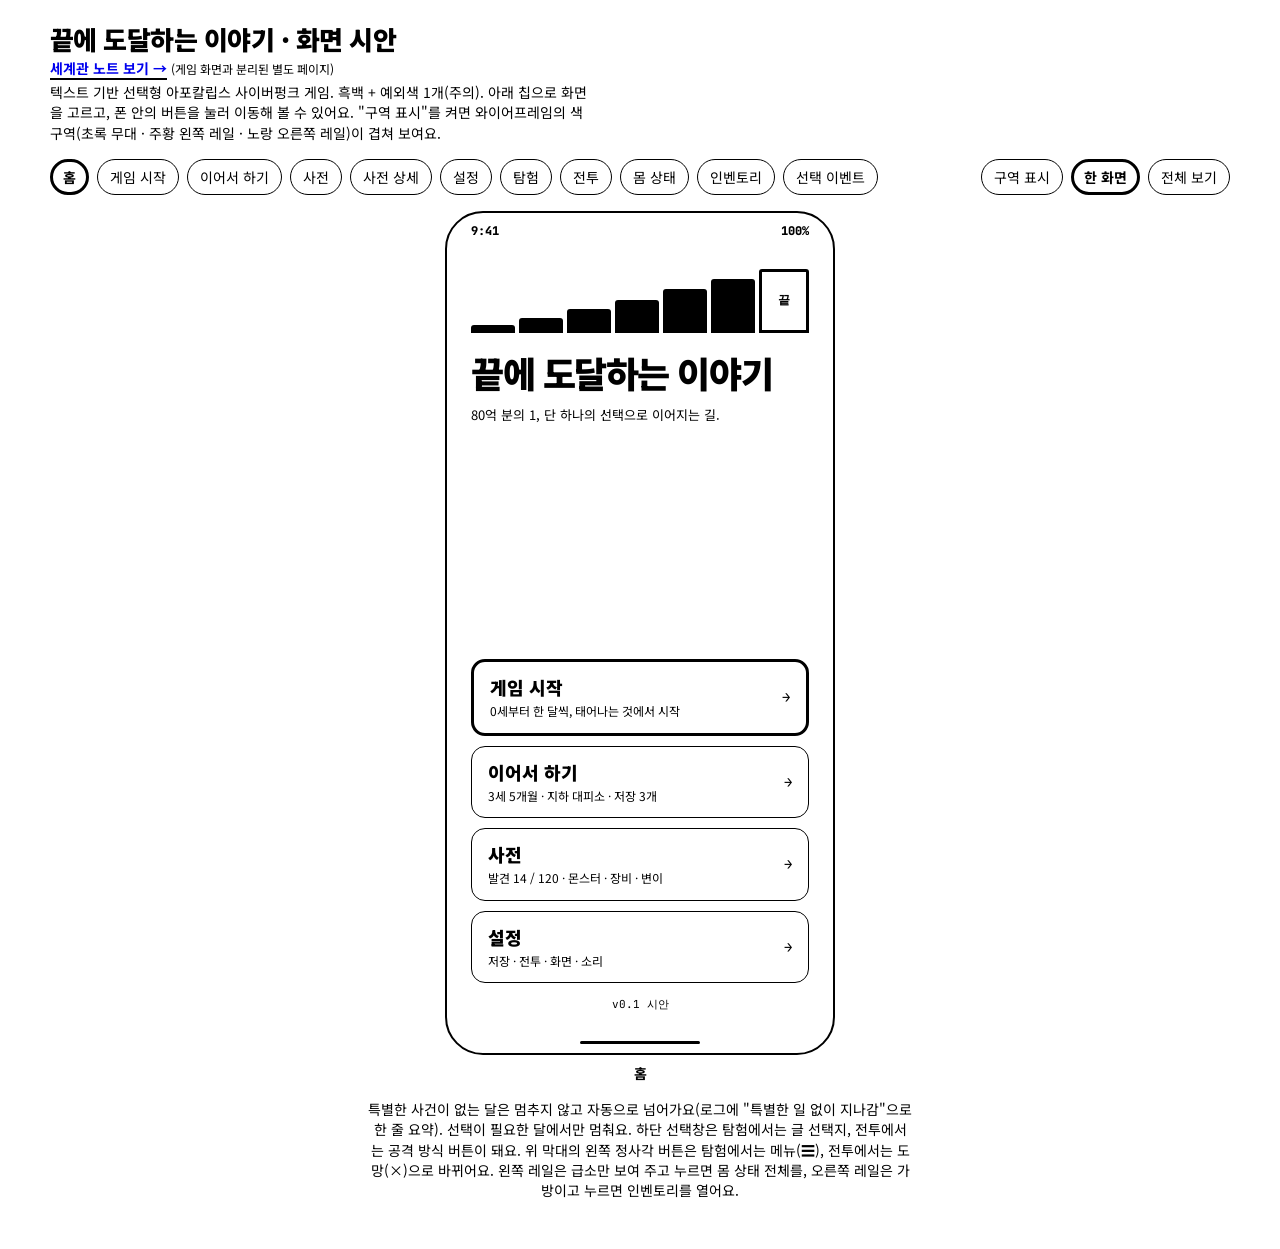
==== mock/index.html @ aeacf0b5 "세계관 노트를 게임 시안과 분리한 별도 페이지로 추가(줄을 누르면 열림), 시안에서 세계관 정리 화면 제거 Co-Authored-By: Claude Sonnet 5.5 <norep" ====
<!doctype html>
<html lang="ko">
<head>
<meta charset="utf-8">
<meta name="viewport" content="width=device-width, initial-scale=1, viewport-fit=cover">
<title>끝에 도달하는 이야기 시안</title>
<link rel="preconnect" href="https://fonts.googleapis.com">
<link rel="preconnect" href="https://fonts.gstatic.com" crossorigin>
<link href="https://fonts.googleapis.com/css2?family=Noto+Sans+KR:wght@400;500;700;900&family=JetBrains+Mono:wght@500;800&display=swap" rel="stylesheet">
<style>
/* 시안 모음. 위에 화면 고르는 줄, 가운데에 폰 비율(390×844) 한 대, 또는 전체 보기에서는 여러 대를 격자로. 흑백 + 예외색 1개. */
:root{
  --paper:#fff;--ink:#000;
  --warn:#fff3a8;  /* 흑백 규칙의 유일한 예외: 임박/주의 */
  --font-body:"Noto Sans KR","Apple SD Gothic Neo","Malgun Gothic",sans-serif;
  --font-num:"JetBrains Mono",ui-monospace,"SFMono-Regular",Menlo,monospace;
  color-scheme:light;
}
*{box-sizing:border-box}
[hidden]{display:none!important}
html{background:var(--paper)}
body{margin:0;background:var(--paper);color:var(--ink);font-family:var(--font-body);font-size:14px;line-height:1.45;
  padding-left:max(16px,env(safe-area-inset-left,0px));padding-right:max(16px,env(safe-area-inset-right,0px));padding-block:20px 48px}
.page{max-width:1180px;margin:0 auto;display:grid;gap:16px}
.head h1{margin:0;font-size:26px;font-weight:900;letter-spacing:-.02em;text-wrap:balance}
.head p{margin:4px 0 0;max-width:68ch}
.bar{display:flex;flex-wrap:wrap;gap:8px;align-items:center}
.chip{font:inherit;color:var(--ink);background:var(--paper);border:1px solid var(--ink);border-radius:999px;padding:6px 12px;min-height:36px;cursor:pointer}
.chip[aria-pressed="true"]{border-width:3px;padding:4px 10px;font-weight:700}
.mode{display:flex;gap:8px;margin-left:auto}
.chip:focus-visible,.btn:focus-visible,.seg button:focus-visible,.menu-btn:focus-visible,.sq:focus-visible,.cell-b:focus-visible{outline:3px solid var(--ink);outline-offset:2px}
.stage-wrap{display:flex;flex-wrap:wrap;gap:28px;justify-content:center;align-items:flex-start}
figure{margin:0}
.cell{display:grid;gap:8px;justify-items:center}
.cell figcaption{font-weight:700}
.slot{position:relative}
.phone-scale{transform-origin:top left}
.note{max-width:68ch;margin:0 auto;text-align:center}
.legend{display:none;gap:8px;flex-wrap:wrap;justify-content:center}
.zones .legend{display:flex}
.legend span{border:3px solid;border-radius:8px;padding:0 8px;font-size:12px;font-weight:700}

/* ===== 폰 ===== */
.phone{width:390px;height:844px;background:var(--paper);border:2px solid var(--ink);border-radius:38px;display:flex;flex-direction:column;overflow:hidden;position:relative}
.status{height:30px;display:flex;justify-content:space-between;align-items:center;padding:8px 24px 0;font-family:var(--font-num);font-size:12px;font-weight:800;flex:none}
.gesture{height:20px;display:flex;justify-content:center;align-items:center;flex:none}
.gesture i{width:120px;border-top:3px solid var(--ink);border-radius:3px}
.screen{flex:1;min-height:0;display:flex;flex-direction:column}
.scroll{flex:1;min-height:0;overflow-y:auto;padding:0 16px 16px}
.btn{font:inherit;font-weight:700;color:var(--ink);background:var(--paper);border:1.5px solid var(--ink);border-radius:12px;padding:0 12px;min-height:44px;min-width:44px;cursor:pointer;display:inline-flex;align-items:center;justify-content:center;gap:6px;text-align:center}
.btn.primary{border-width:3px}
.btn.block{width:100%}
.btn.small{min-height:36px;font-size:13px;padding:0 10px}
.btn[disabled]{border-style:dashed;cursor:not-allowed}
.btn[aria-pressed="true"]{border-width:3px}
.topbar{display:flex;align-items:center;gap:8px;padding:6px 16px 8px;flex:none}
.topbar h2{margin:0;font-size:18px;font-weight:900;flex:1;letter-spacing:-.01em}
.sub{font-size:12px}
.mono{font-family:var(--font-num);font-weight:800}
.sec{margin:14px 0 4px;font-weight:900;font-size:15px;border-bottom:2px solid var(--ink);padding-bottom:3px;display:flex;justify-content:space-between;align-items:baseline}
.sec small{font-size:12px;font-weight:500}
.row2{display:flex;align-items:center;gap:8px;min-height:48px;padding:6px 0;border-bottom:1px solid var(--ink)}
.row2 .grow{flex:1;min-width:0}
.row2 .grow b{display:block}
.row2 small{font-size:12px}
.tag{display:inline-block;border:1px solid var(--ink);border-radius:6px;padding:0 6px;font-size:11px;font-weight:700;white-space:nowrap}
.tag.k{background:var(--ink);color:var(--paper)}
.tag.w{background:var(--warn)}
.seg{display:grid;grid-auto-flow:column;grid-auto-columns:1fr;gap:6px}
.seg button{font:inherit;color:var(--ink);background:var(--paper);border:1px solid var(--ink);border-radius:10px;min-height:40px;cursor:pointer}
.seg button[aria-pressed="true"]{border-width:3px;font-weight:700}
.field{display:flex;gap:8px}
.field input{flex:1;min-width:0;font:inherit;color:var(--ink);background:var(--paper);border:1.5px solid var(--ink);border-radius:10px;padding:0 12px;min-height:44px}
::placeholder{color:var(--ink);opacity:.55}
.lockline{border:1.5px dashed var(--ink);border-radius:10px;padding:10px 12px;text-align:center;font-size:13px}
.toggle{width:46px;height:26px;border:2px solid var(--ink);border-radius:999px;position:relative;flex:none;background:var(--paper)}
.toggle::after{content:"";position:absolute;top:2px;left:2px;width:18px;height:18px;border-radius:50%;border:2px solid var(--ink);background:var(--paper)}
.toggle.on{background:var(--ink)}
.toggle.on::after{left:22px}
.bar2{height:12px;border:2px solid var(--ink);border-radius:999px;overflow:hidden;background:var(--paper)}
.bar2 i{display:block;height:100%;background:var(--ink)}
.ph{border:2px solid var(--ink);border-radius:10px;background:
  linear-gradient(to top right,transparent calc(50% - 1px),var(--ink) 0 calc(50% + 1px),transparent 0),
  linear-gradient(to bottom right,transparent calc(50% - 1px),var(--ink) 0 calc(50% + 1px),transparent 0);
  display:flex;align-items:center;justify-content:center;font-weight:700;font-size:12px}
.ph span{background:var(--paper);padding:0 6px}

/* 홈 */
.home{flex:1;display:flex;flex-direction:column;padding:8px 24px 20px;gap:14px}
.steps{display:flex;align-items:flex-end;gap:4px;height:64px;margin-top:18px}
.steps i{flex:1;background:var(--ink);border-radius:3px 3px 0 0}
.steps i:nth-child(1){height:12%}.steps i:nth-child(2){height:24%}.steps i:nth-child(3){height:38%}.steps i:nth-child(4){height:52%}.steps i:nth-child(5){height:68%}
.steps i:nth-child(6){height:84%}.steps i:nth-child(7){height:100%;background:var(--paper);border:3px solid var(--ink);display:flex;align-items:center;justify-content:center;font:800 12px var(--font-num)}
.home h2{margin:6px 0 0;font-size:36px;line-height:1.1;font-weight:900;letter-spacing:-.04em;text-wrap:balance}
.home .lead{margin:0;font-size:13px}
.menu{display:grid;gap:10px;margin-top:auto}
.menu-btn{font:inherit;text-align:left;color:var(--ink);background:var(--paper);border:1.5px solid var(--ink);border-radius:14px;padding:12px 16px;cursor:pointer;display:flex;justify-content:space-between;align-items:center;min-height:62px}
.menu-btn b{font-size:18px;font-weight:900;display:block}
.menu-btn small{font-size:12px}
.menu-btn.first{border-width:3px}
.foot{text-align:center;font-size:11px;font-family:var(--font-num)}

/* 게임 틀: 와이어프레임 — 위 막대(작은 칸+넓은 칸), 굵은 선, 가운데 무대, 좌우 얇은 레일, 아래 큰 칸 */
.game{flex:1;min-height:0;display:flex;flex-direction:column;padding:0 6px 6px}
.gtop{display:flex;gap:8px;align-items:stretch;height:50px;flex:none}
.sq{width:50px;flex:none;border:3px solid var(--ink);border-radius:12px;background:var(--paper);font:inherit;font-size:20px;font-weight:900;cursor:pointer;color:var(--ink)}
.gmid{flex:1;min-width:0;display:flex;flex-direction:column;justify-content:center;padding:0 4px}
.gmid b{font-size:15px;font-weight:900;line-height:1.2}
.gmid small{font-size:11px}
.gst{width:132px;flex:none;border:3px solid var(--ink);border-radius:12px;padding:4px 8px;display:grid;gap:3px;align-content:center;font-size:11px;font-weight:700}
.gst .bar2{height:9px;border-width:1.5px}
.gline{height:4px;background:var(--ink);margin:6px 0;flex:none;border-radius:2px}
.gmain{flex:1;min-height:0;display:flex;gap:6px}
.rail{width:52px;flex:none;align-self:flex-start;display:grid;gap:4px;align-content:start;margin-top:10px;border:1.5px solid var(--ink);border-radius:12px;padding:4px}
.rail h4{margin:0;font-size:10px;text-align:center;font-weight:900;border-bottom:1.5px solid var(--ink);padding-bottom:2px}
.cell-b{font:inherit;width:100%;aspect-ratio:1;border:1.5px solid var(--ink);border-radius:8px;background:var(--paper);color:var(--ink);padding:0;cursor:pointer;display:flex;flex-direction:column;align-items:center;justify-content:center;line-height:1.1;font-size:10px;font-weight:700}
.cell-b em{font:800 9px var(--font-num);font-style:normal;border:1px solid var(--ink);border-radius:50%;width:16px;height:16px;display:inline-flex;align-items:center;justify-content:center;margin-top:2px}
.cell-b em.k{background:var(--ink);color:var(--paper)}
.cell-b em.w{background:var(--warn)}
.cell-b[aria-pressed="true"]{border-width:3px}
.pips{display:flex;gap:1px;margin-top:2px}
.pips i{width:5px;height:5px;border:1px solid var(--ink)}
.pips i.f{background:var(--ink)}
.gstage{flex:1;min-width:0;border:3px solid var(--ink);border-radius:14px;display:flex;flex-direction:column;overflow:hidden}
.gstage .head2{padding:6px 10px;border-bottom:1.5px solid var(--ink);font-size:12px;font-weight:900;display:flex;justify-content:space-between}
.gstage .art{margin:8px;height:138px;flex:none}
.log{flex:1;min-height:0;overflow:hidden;padding:0 10px 8px;font-size:13px;line-height:1.6}
.log p{margin:0 0 6px}
.log .me{font-weight:700}
.log .sys{font-family:var(--font-num);font-size:11px;font-weight:800;border-top:1px dashed var(--ink);padding-top:4px}
.gbot{flex:none;height:208px;margin-top:6px;border:3px solid var(--ink);border-radius:14px;padding:8px;display:flex;flex-direction:column;gap:6px}
.gbot .q{font-size:12px;font-weight:700;display:flex;justify-content:space-between}
.choices{display:grid;gap:6px;flex:1;min-height:0;align-content:start}
.choices .btn{justify-content:flex-start;text-align:left;min-height:38px;font-size:13px;padding:0 10px;width:100%}
.choices .btn .n{font-family:var(--font-num);font-weight:800;border:1.5px solid var(--ink);border-radius:6px;min-width:22px;height:22px;display:inline-flex;align-items:center;justify-content:center;font-size:12px;flex:none}
.acts{display:grid;grid-template-columns:repeat(3,1fr);gap:6px}
.acts .btn{min-height:50px;flex-direction:column;gap:0;font-size:13px;line-height:1.2}
.acts .btn small{font-size:10px;font-weight:500}
.timer{margin:8px 8px 0;flex:none}
.timer .t{display:flex;justify-content:space-between;font:800 12px var(--font-num);margin-bottom:2px}
.timer .bar2{height:16px}
.timer .bar2 i{width:62%;animation:drain 10s linear infinite}
@keyframes drain{from{width:100%}to{width:0}}
@media (prefers-reduced-motion:reduce){.timer .bar2 i{animation:none}}
.warn{background:var(--warn)}

/* 구역 표시 (사용자 와이어프레임의 색 구역) */
.zones .gstage{outline:4px solid #22b14c;outline-offset:2px}
.zones .rail.l{outline:4px solid #ff7f27;outline-offset:2px}
.zones .rail.r{outline:4px solid #fff200;outline-offset:2px}
.zones .gtop{outline:4px dashed #000;outline-offset:2px}
.zones .gbot{outline:4px dashed #000;outline-offset:3px}

/* 신체 */
.tree{font-size:13px}
.tree details{border-bottom:1px solid var(--ink)}
.tree summary{cursor:pointer;font-weight:900;padding:10px 0;display:flex;justify-content:space-between;list-style:none}
.tree summary::-webkit-details-marker{display:none}
.tree summary::before{content:"▸";margin-right:6px}
.tree details[open]>summary::before{content:"▾"}
.part{display:flex;align-items:center;gap:8px;padding:6px 0 6px 14px;border-top:1px dashed var(--ink);min-height:40px}
.part::before{content:"ㄴ";font-weight:400}
.part .grow{flex:1;min-width:0}
.part.sel{border-top:3px solid var(--ink);border-bottom:3px solid var(--ink);font-weight:700}
.kinds{display:grid;grid-template-columns:repeat(5,1fr);gap:4px;font-size:11px;text-align:center}
.kinds div{border:1px solid var(--ink);border-radius:8px;padding:4px 0}
.kinds b{display:block;font:800 12px var(--font-num)}

.gl{display:flex;align-items:center;gap:6px;font-size:12px;font-weight:700}
.gl .bar2{flex:1;height:9px;border-width:1.5px}
.gl b{font-family:var(--font-num);font-weight:800;min-width:24px;text-align:right}
.opts{display:grid;gap:8px}
.opt{font:inherit;text-align:left;color:var(--ink);background:var(--paper);border:1.5px solid var(--ink);border-radius:12px;padding:10px 14px;cursor:pointer}
.opt[aria-pressed="true"]{border-width:3px;padding:8.5px 12.5px}
.opt b{display:block;font-weight:900}
.opt small{font-size:12px}
.mini{display:flex;height:10px;margin:8px 0 2px;border-bottom:0}
.mini .pre{border-bottom:2px dotted var(--ink);height:10px}
.mini .post{border-bottom:6px solid var(--ink);height:10px}
.ticks{display:flex;justify-content:space-between;font:800 10px var(--font-num)}

.targets{display:flex;gap:4px;padding:0 8px 6px;flex:none}
.targets .cell-b{aspect-ratio:auto;height:42px;flex:1}
.vitals{display:grid;gap:6px}
.vital{border:1.5px solid var(--ink);border-radius:12px;padding:8px 12px;display:grid;gap:4px}
.vital .vh{display:flex;justify-content:space-between;align-items:center}
.vital small{font-size:12px}
.slots{display:grid;gap:6px}
.slot2{border:1.5px solid var(--ink);border-radius:12px;padding:8px 12px;display:flex;gap:10px;align-items:center}
.slot2 .ph{width:44px;height:44px;flex:none}
.slot2 .grow{flex:1;min-width:0}
.slot2 .grow b{display:block}
.req{font-size:11px;margin-top:2px}
</style>
</head>
<body>
<div class="page" id="page">
  <div class="head">
    <h1>끝에 도달하는 이야기 · 화면 시안</h1>
    <p style="margin:0"><a href="../world/" style="font-weight:700;border-bottom:2px solid #000;text-decoration:none">세계관 노트 보기 →</a> <span class="sub">(게임 화면과 분리된 별도 페이지)</span></p>
    <p>텍스트 기반 선택형 아포칼립스 사이버펑크 게임. 흑백 + 예외색 1개(주의). 아래 칩으로 화면을 고르고, 폰 안의 버튼을 눌러 이동해 볼 수 있어요. "구역 표시"를 켜면 와이어프레임의 색 구역(초록 무대 · 주황 왼쪽 레일 · 노랑 오른쪽 레일)이 겹쳐 보여요.</p>
  </div>
  <div class="bar" id="bar">
    <div class="bar" id="chips"></div>
    <div class="mode">
      <button class="chip" id="zonesBtn" aria-pressed="false">구역 표시</button>
      <button class="chip" id="oneBtn" aria-pressed="true">한 화면</button>
      <button class="chip" id="allBtn" aria-pressed="false">전체 보기</button>
    </div>
  </div>
  <div class="legend" id="legend"><span style="border-color:#22b14c">초록 · 무대(장면+글)</span><span style="border-color:#ff7f27">주황 · 왼쪽 레일(급소 → 몸 상태)</span><span style="border-color:#fff200">노랑 · 오른쪽 레일(인벤토리)</span><span style="border-color:#000;border-style:dashed">검정 · 위 막대 / 아래 선택창</span></div>
  <div class="stage-wrap" id="stage">

  <!-- 1. 홈 -->
  <figure class="cell" data-screen="home"><div class="slot"><div class="phone-scale"><div class="phone">
    <div class="status"><span>9:41</span><span>100%</span></div>
    <div class="screen"><div class="home">
      <div class="steps"><i></i><i></i><i></i><i></i><i></i><i></i><i>끝</i></div>
      <h2>끝에 도달하는 이야기</h2>
      <p class="lead">80억 분의 1, 단 하나의 선택으로 이어지는 길.</p>
      <div class="menu">
        <button class="menu-btn first" data-go="create"><span><b>게임 시작</b><small>0세부터 한 달씩, 태어나는 것에서 시작</small></span><span class="mono">→</span></button>
        <button class="menu-btn" data-go="load"><span><b>이어서 하기</b><small>3세 5개월 · 지하 대피소 · 저장 3개</small></span><span class="mono">→</span></button>
        <button class="menu-btn" data-go="dict"><span><b>사전</b><small>발견 14 / 120 · 몬스터 · 장비 · 변이</small></span><span class="mono">→</span></button>
        <button class="menu-btn" data-go="set"><span><b>설정</b><small>저장 · 전투 · 화면 · 소리</small></span><span class="mono">→</span></button>
      </div>
      <div class="foot">v0.1 시안</div>
    </div></div>
    <div class="gesture"><i></i></div>
  </div></div></div><figcaption>홈</figcaption></figure>

  <!-- 2. 게임 시작: 기본 캐릭터 설정 -->
  <figure class="cell" data-screen="create"><div class="slot"><div class="phone-scale"><div class="phone">
    <div class="status"><span>9:41</span><span>100%</span></div>
    <div class="screen">
      <div class="topbar"><button class="btn small" data-go="home">← 홈</button><h2>태어나기</h2><span class="sub mono">1/2</span></div>
      <div class="scroll">
        <div class="sec"><span>이름</span></div>
        <div class="field"><input placeholder="이름을 입력" value="이안"></div>
        <div class="sec"><span>성별</span></div>
        <div class="seg"><button aria-pressed="true">여</button><button aria-pressed="false">남</button><button aria-pressed="false">직접 입력</button></div>
        <div class="sec"><span>멸망이 시작되는 때</span><small>하나 고르기</small></div>
        <div class="opts">
          <button class="opt" aria-pressed="false"><b>태어나기 전부터</b><small>이미 무너져 가는 세상에서 태어난다</small>
            <div class="mini"><span class="pre" style="width:0%"></span><span class="post" style="width:100%"></span></div><div class="ticks"><span>0세</span><span>3세</span><span>18세</span></div></button>
          <button class="opt" aria-pressed="true"><b>유아기부터 (3세)</b><small>평범하게 태어나 유아기에 멸망이 시작된다</small>
            <div class="mini"><span class="pre" style="width:17%"></span><span class="post" style="width:83%"></span></div><div class="ticks"><span>0세</span><span>3세</span><span>18세</span></div></button>
          <button class="opt" aria-pressed="false"><b>성인기부터 (18세)</b><small>성인이 될 때까지 성장한 뒤 멸망이 시작된다</small>
            <div class="mini"><span class="pre" style="width:100%"></span><span class="post" style="width:0%"></span></div><div class="ticks"><span>0세</span><span>3세</span><span>18세</span></div></button>
        </div>
        <div class="sec"><span>태어날 환경</span></div>
        <div class="seg"><button aria-pressed="true">랜덤</button><button aria-pressed="false">직접 고르기</button></div>
        <div class="slot2" style="margin-top:8px;border-width:3px"><div class="ph"><span>집</span></div><div class="grow"><b>가난한 집 · 외곽 마을</b><small>부모 2명 · 형제 없음</small><div class="req">시작 허기 20 · 돈 120</div></div><button class="btn small">다시 뽑기</button></div>
        <div class="sec"><span>타고난 특성</span><small>2개</small></div>
        <div class="bar"><button class="chip" aria-pressed="true">손재주</button><button class="chip" aria-pressed="true">야간 시야</button><button class="chip" aria-pressed="false">튼튼한 위장</button><button class="chip" aria-pressed="false">약한 체질</button><button class="chip" aria-pressed="false">말발</button></div>
        <div class="sec"><span>타고난 몸</span><small>모두 원본으로 시작</small></div>
        <div class="tree">
          <details><summary><span>얼굴</span><span class="sub">5부위</span></summary><div class="part"><span class="grow">왼눈</span><span class="tag">원본</span></div><div class="part"><span class="grow">오른눈</span><span class="tag">원본</span></div><div class="part"><span class="grow">코</span><span class="tag">원본</span></div><div class="part"><span class="grow">입</span><span class="tag">원본</span></div><div class="part"><span class="grow">귀</span><span class="tag">원본</span></div></details>
          <details><summary><span>몸통</span><span class="sub">1부위</span></summary><div class="part"><span class="grow">몸통</span><span class="tag">원본</span></div></details>
          <details><summary><span>심장 · 장기</span><span class="sub">6부위</span></summary><div class="part"><span class="grow">심장</span><span class="tag">원본</span></div><div class="part"><span class="grow">폐</span><span class="tag">원본</span></div><div class="part"><span class="grow">위</span><span class="tag">원본</span></div><div class="part"><span class="grow">간</span><span class="tag">원본</span></div><div class="part"><span class="grow">신장</span><span class="tag">원본</span></div><div class="part"><span class="grow">장</span><span class="tag">원본</span></div></details>
          <details><summary><span>뼈</span><span class="sub">6부위</span></summary><div class="part"><span class="grow">두개골</span><span class="tag">원본</span></div><div class="part"><span class="grow">척추</span><span class="tag">원본</span></div><div class="part"><span class="grow">갈비뼈</span><span class="tag">원본</span></div><div class="part"><span class="grow">팔뼈 (좌·우)</span><span class="tag">원본</span></div><div class="part"><span class="grow">다리뼈 (좌·우)</span><span class="tag">원본</span></div><div class="part"><span class="grow">손발뼈</span><span class="tag">원본</span></div></details>
          <details><summary><span>팔</span><span class="sub">왼 · 오른</span></summary><div class="part"><span class="grow">왼팔 / 왼손</span><span class="tag">원본</span></div><div class="part"><span class="grow">오른팔 / 오른손</span><span class="tag">원본</span></div></details>
          <details><summary><span>다리</span><span class="sub">왼 · 오른</span></summary><div class="part"><span class="grow">왼다리 / 왼발</span><span class="tag">원본</span></div><div class="part"><span class="grow">오른다리 / 오른발</span><span class="tag">원본</span></div></details>
        </div>
        <div class="lockline" style="margin-top:12px">0세부터 한 달씩 자라요 · 자라면서 몸이 변이·대체될 수 있어요</div>
        <button class="btn primary block" style="margin-top:12px;min-height:52px" data-go="explore">태어나기</button>
      </div>
    </div>
    <div class="gesture"><i></i></div>
  </div></div></div><figcaption>게임 시작 · 기본 캐릭터 설정</figcaption></figure>

  <!-- 3. 이어서 하기 -->
  <figure class="cell" data-screen="load"><div class="slot"><div class="phone-scale"><div class="phone">
    <div class="status"><span>9:41</span><span>100%</span></div>
    <div class="screen">
      <div class="topbar"><button class="btn small" data-go="home">← 홈</button><h2>이어서 하기</h2></div>
      <div class="scroll">
        <div class="sec"><span>자동 저장</span></div>
        <div class="slot2" style="border-width:3px"><div class="ph"><span>자</span></div><div class="grow"><b>이안 · 3세 5개월</b><small>지하 대피소 · 오늘 21:04</small><div class="req">변이: 장기 침식 1</div></div><button class="btn small" data-go="explore">불러오기</button></div>
        <div class="sec"><span>수동 저장</span><small>3 / 5칸</small></div>
        <div class="slot2"><div class="ph"><span>1</span></div><div class="grow"><b>이안 · 3세 4개월</b><small>지하 대피소 · 10/30 18:20</small><div class="req">플레이 4시간 12분</div></div><button class="btn small">불러오기</button></div>
        <div class="slot2" style="margin-top:6px"><div class="ph"><span>2</span></div><div class="grow"><b>이안 · 0세 8개월</b><small>태어난 집 · 10/28 23:40</small><div class="req">플레이 1시간 3분</div></div><button class="btn small">불러오기</button></div>
        <div class="slot2" style="margin-top:6px"><div class="ph"><span>3</span></div><div class="grow"><b>하린 · 19세 9개월</b><small>침식 지대 · 10/25 02:11</small><div class="req">변이: 감염 2 · 창조 1 · 뼈 대체 1</div></div><button class="btn small">불러오기</button></div>
        <div class="slot2" style="margin-top:6px;border-style:dashed"><div class="ph"><span>＋</span></div><div class="grow"><b>빈 칸</b><small>탐험 중 메뉴에서 저장</small></div></div>
        <div class="sec"><span>파일</span></div>
        <div class="bar"><button class="btn small">저장 파일 가져오기</button><button class="btn small">전체 내보내기</button></div>
        <p class="sub" style="margin-top:8px">저장은 이 기기 브라우저에 남아요. 기기를 바꾸거나 브라우저를 정리하기 전에 내보내기로 백업해 두세요.</p>
      </div>
    </div>
    <div class="gesture"><i></i></div>
  </div></div></div><figcaption>이어서 하기</figcaption></figure>

  <!-- 4. 사전 -->
  <figure class="cell" data-screen="dict"><div class="slot"><div class="phone-scale"><div class="phone">
    <div class="status"><span>9:41</span><span>100%</span></div>
    <div class="screen">
      <div class="topbar"><button class="btn small" data-go="home">← 홈</button><h2>사전</h2><span class="sub mono">14/120</span></div>
      <div class="scroll">
        <div class="seg"><button aria-pressed="true">몬스터</button><button aria-pressed="false">장비</button><button aria-pressed="false">변이</button><button aria-pressed="false">기타</button></div>
        <div class="field" style="margin-top:8px"><input placeholder="이름 검색"></div>
        <div class="sec"><span>기본</span><small>발견 4 / 6</small></div>
        <div class="row2" data-go="dictd" style="cursor:pointer"><div class="ph" style="width:44px;height:44px"><span>고</span></div><div class="grow"><b>고블린</b><small>처치 12 · 약점 불</small></div><span class="tag">발견</span></div>
        <div class="row2"><div class="ph" style="width:44px;height:44px"><span>트</span></div><div class="grow"><b>트롤</b><small>처치 2 · 재생</small></div><span class="tag">발견</span></div>
        <div class="row2"><div class="ph" style="width:44px;height:44px"><span>오</span></div><div class="grow"><b>오크</b><small>처치 5</small></div><span class="tag">발견</span></div>
        <div class="row2"><div class="ph" style="width:44px;height:44px"><span>슬</span></div><div class="grow"><b>슬라임</b><small>처치 1</small></div><span class="tag w">새로움</span></div>
        <div class="row2"><div class="ph" style="width:44px;height:44px"><span>?</span></div><div class="grow"><b>???</b><small>아직 만나지 못했다</small></div><span class="tag">미발견</span></div>
        <div class="row2"><div class="ph" style="width:44px;height:44px"><span>?</span></div><div class="grow"><b>???</b><small>아직 만나지 못했다</small></div><span class="tag">미발견</span></div>
        <div class="sec"><span>변종 · 신종</span><small>발견 2 / 30</small></div>
        <div class="row2"><div class="ph" style="width:44px;height:44px"><span>침</span></div><div class="grow"><b>침식된 고블린</b><small>침식 · 처치 3</small></div><span class="tag">발견</span></div>
        <div class="lockline" style="margin-top:12px">사전은 기기에 영구 저장돼요 · 백업은 설정 &gt; 저장</div>
      </div>
    </div>
    <div class="gesture"><i></i></div>
  </div></div></div><figcaption>사전 · 목록</figcaption></figure>

  <!-- 5. 사전 상세 -->
  <figure class="cell" data-screen="dictd"><div class="slot"><div class="phone-scale"><div class="phone">
    <div class="status"><span>9:41</span><span>100%</span></div>
    <div class="screen">
      <div class="topbar"><button class="btn small" data-go="dict">← 목록</button><h2>고블린</h2><span class="tag">몬스터</span></div>
      <div class="scroll">
        <div class="ph" style="height:200px"><span>픽셀 일러스트 32×32</span></div>
        <div class="sec"><span>기록</span></div>
        <div class="row2"><span class="grow">처치</span><span class="mono">12</span></div>
        <div class="row2"><span class="grow">첫 조우</span><span class="mono">11세 3개월 · 첫 정착지</span></div>
        <div class="row2"><span class="grow">약점</span><span class="mono">불 · 둔기</span></div>
        <div class="sec"><span>설명</span></div>
        <p style="margin:6px 0">작은 체구에 떼로 몰려다닌다. 폐허에서 주운 부품으로 무기를 만들어 쓴다. 혼자서는 약하지만 주변에 동료가 있으면 공격 횟수가 늘어난다.</p>
        <div class="sec"><span>변이 가능성</span><small>장기·뼈 포함</small></div>
        <div class="kinds"><div><b>침식</b>발견</div><div><b>감염</b>???</div><div><b>대체</b>발견</div><div><b>창조</b>???</div><div><b>원본</b>—</div></div>
        <div class="sec"><span>드롭</span></div>
        <div class="bar"><span class="tag">녹슨 단검</span><span class="tag">이빨</span><span class="tag">???</span></div>
        <div class="bar" style="margin-top:14px"><button class="btn small">이 항목 내보내기</button></div>
      </div>
    </div>
    <div class="gesture"><i></i></div>
  </div></div></div><figcaption>사전 · 상세</figcaption></figure>

  <!-- 6. 설정 -->
  <figure class="cell" data-screen="set"><div class="slot"><div class="phone-scale"><div class="phone">
    <div class="status"><span>9:41</span><span>100%</span></div>
    <div class="screen">
      <div class="topbar"><button class="btn small" data-go="home">← 홈</button><h2>설정</h2></div>
      <div class="scroll">
        <div class="sec"><span>저장</span></div>
        <div class="row2"><div class="grow"><b>자동 저장</b><small>장면이 바뀔 때마다</small></div><div class="toggle on"></div></div>
        <div class="row2"><div class="grow"><b>저장 파일 내보내기</b><small>게임 + 사전 전체 .json</small></div><button class="btn small">내보내기</button></div>
        <div class="row2"><div class="grow"><b>저장 파일 가져오기</b><small>덮어쓰기 전에 확인</small></div><button class="btn small">가져오기</button></div>
        <div class="sec"><span>시간</span></div>
        <div class="row2"><div class="grow"><b>시간이 흐르는 방식</b><small>한 번에 한 달씩</small></div></div>
        <div class="seg"><button aria-pressed="false">1달씩</button><button aria-pressed="true">결정까지</button><button aria-pressed="false">자동 배속</button></div>
        <div class="row2"><div class="grow"><b>특별한 일 없는 달은 넘기기</b><small>넘긴 달은 로그에 한 줄로 요약</small></div><div class="toggle on"></div></div>
        <div class="row2"><div class="grow"><b>무거운 장면 줄이기</b><small>묘사를 순하게</small></div><div class="toggle"></div></div>
        <div class="sec"><span>전투</span></div>
        <div class="row2"><div class="grow"><b>타이머 속도</b><small>선택 제한 시간</small></div></div>
        <div class="seg"><button aria-pressed="false">느림 15s</button><button aria-pressed="true">보통 10s</button><button aria-pressed="false">빠름 6s</button></div>
        <div class="row2"><div class="grow"><b>타이머 일시정지</b><small>메뉴 열면 멈춤</small></div><div class="toggle on"></div></div>
        <div class="sec"><span>화면</span></div>
        <div class="row2"><div class="grow"><b>글자 크기</b></div></div>
        <div class="seg"><button aria-pressed="false">작게</button><button aria-pressed="true">보통</button><button aria-pressed="false">크게</button></div>
        <div class="row2"><div class="grow"><b>글자 나타나는 속도</b></div></div>
        <div class="seg"><button aria-pressed="false">즉시</button><button aria-pressed="true">보통</button><button aria-pressed="false">천천히</button></div>
        <div class="row2"><div class="grow"><b>고대비 · 굵은 선</b></div><div class="toggle"></div></div>
        <div class="sec"><span>소리</span></div>
        <div class="row2"><div class="grow"><b>효과음</b></div><div class="toggle on"></div></div>
        <div class="row2"><div class="grow"><b>음악</b></div><div class="toggle"></div></div>
        <div class="sec"><span>데이터</span></div>
        <div class="row2"><div class="grow"><b>사전 초기화</b><small>되돌릴 수 없어요</small></div><button class="btn small" style="border-style:dashed">초기화</button></div>
        <div class="row2"><div class="grow"><b>전체 삭제</b><small>저장 · 사전 · 설정</small></div><button class="btn small" style="border-style:dashed">삭제</button></div>
      </div>
    </div>
    <div class="gesture"><i></i></div>
  </div></div></div><figcaption>설정</figcaption></figure>

  <!-- 7. 탐험 (게임 화면 기본 틀) -->
  <figure class="cell" data-screen="explore"><div class="slot"><div class="phone-scale"><div class="phone">
    <div class="status"><span>9:41</span><span>100%</span></div>
    <div class="screen"><div class="game">
      <div class="gtop">
        <button class="sq" data-go="set" aria-label="메뉴">☰</button>
        <div class="gmid"><b>3세 5개월</b><small>멸망 +5개월 · 지하 대피소</small></div>
        <div class="gst"><div class="gl"><span>허기</span><div class="bar2"><i style="width:38%"></i></div><b>38</b></div><div class="gl"><span>돈</span><b>120</b></div></div>
      </div>
      <div class="gline"></div>
      <div class="gmain">
        <aside class="rail l"><h4>급소</h4><button class="cell-b" data-go="body">머리<em>원</em></button><button class="cell-b" data-go="body">목<em>원</em></button><button class="cell-b" data-go="body">심장<em>원</em></button><button class="cell-b" data-go="body">장기<em>침</em></button><button class="cell-b" data-go="body">척추<em>원</em></button><button class="cell-b" data-go="body">전체<em>⋯</em></button></aside>
        <section class="gstage">
          <div class="head2"><span>이번 달</span><span class="mono">#030</span></div>
          <div class="ph art"><span>장면 일러스트</span></div>
          <div class="log">
            <p class="sys skip">▸ 3세 1~4개월 · 특별한 일 없이 지나감 · 허기 +12</p>
            <p>지하 대피소의 불이 깜박인다. 엄마가 마지막 통조림을 열며 아빠에게 낮게 속삭인다. "이번 달은 버틸 수 있어."</p>
            <p>위에서 무언가 무너지는 소리가 들린다. 바닥에서 녹슨 열쇠가 반짝인다.</p>
            <p class="me">숨을 쉴 때마다 폐가 조금 쌕쌕거린다.</p>
            <p class="sys">허기 +3 · 한 달이 지났다</p>
          </div>
        </section>
        <aside class="rail r"><h4>가방 7/12</h4><button class="cell-b" data-go="inv">쇠파이프<em class="k">장</em></button><button class="cell-b" data-go="inv">통조림<em>3</em></button><button class="cell-b" data-go="inv">붕대<em>2</em></button><button class="cell-b" data-go="inv">열쇠<em class="w">새</em></button><button class="cell-b" data-go="inv">부품<em>12</em></button><button class="cell-b" data-go="inv">전체<em>⋯</em></button></aside>
      </div>
      <div class="gbot">
        <div class="q"><span>이번 달 어떻게 할까?</span><span class="mono">1 / 2</span></div>
        <div class="choices">
          <button class="btn"><span class="n">1</span>엄마 품에서 울음을 터뜨린다</button>
          <button class="btn"><span class="n">2</span>아빠 손을 잡고 첫걸음을 떼 본다</button>
          <button class="btn" data-go="inv"><span class="n">3</span>바닥의 열쇠를 주워 가방에 넣는다 <span class="tag w" style="margin-left:auto">얻음</span></button>
          <button class="btn" data-go="battle"><span class="n">4</span>가만히 위의 소리를 듣는다</button>
        </div>
      </div>
    </div></div>
    <div class="gesture"><i></i></div>
  </div></div></div><figcaption>탐험 · 게임 화면 기본 틀 (유아기)</figcaption></figure>

  <!-- 8. 전투 -->
  <figure class="cell" data-screen="battle"><div class="slot"><div class="phone-scale"><div class="phone">
    <div class="status"><span>9:41</span><span>100%</span></div>
    <div class="screen"><div class="game">
      <div class="gtop">
        <button class="sq" data-go="explore" aria-label="도망">×</button>
        <div class="gmid"><b>전투 · 19세 2개월</b><small>멸망 +1년 2개월 · 주변 적 3</small></div>
        <div class="gst"><div class="gl"><span>허기</span><div class="bar2"><i style="width:71%"></i></div><b>71</b></div><div class="gl"><span>돈</span><b>48</b></div></div>
      </div>
      <div class="gline"></div>
      <div class="gmain">
        <aside class="rail l"><h4>급소</h4><button class="cell-b" data-go="body">머리<em>원</em></button><button class="cell-b" data-go="body">목<em class="w">!</em></button><button class="cell-b" data-go="body">심장<em class="k">대</em></button><button class="cell-b" data-go="body">장기<em>침</em></button><button class="cell-b" data-go="body">척추<em>원</em></button><button class="cell-b" data-go="body">전체<em>⋯</em></button></aside>
        <section class="gstage">
          <div class="timer"><div class="t"><span>선택 시간</span><span>06.2s</span></div><div class="bar2"><i></i></div></div>
          <div class="ph art" style="height:84px"><span>전투 장면</span></div>
          <div class="targets">
            <button class="cell-b" aria-pressed="true">고블린1<span class="pips"><i class="f"></i><i class="f"></i><i></i></span></button>
            <button class="cell-b">고블린2<span class="pips"><i class="f"></i><i class="f"></i><i class="f"></i></span></button>
            <button class="cell-b">트롤<span class="pips"><i class="f"></i><i class="f"></i><i class="f"></i><i class="f"></i></span></button>
          </div>
          <div class="log">
            <p>고블린이 달려든다! 뒤에서 트롤이 곤봉을 끌며 다가온다.</p>
            <p class="me">의수로 막았다. 팔뼈가 울린다. 목 쪽으로 칼날이 스쳤다.</p>
            <p>시간이 지나면 <b>적이 먼저 움직인다.</b></p>
            <p class="sys">트롤이 공격 범위에 들어왔다</p>
          </div>
        </section>
        <aside class="rail r"><h4>가방 7/12</h4><button class="cell-b" data-go="inv">쇠파이프<em class="k">장</em></button><button class="cell-b" data-go="inv">붕대<em>2</em></button><button class="cell-b" data-go="inv">통조림<em>3</em></button><button class="cell-b" data-go="inv">단검<em>1</em></button><button class="cell-b" data-go="inv">전체<em>⋯</em></button></aside>
      </div>
      <div class="gbot">
        <div class="q"><span>공격 방식 · 대상: 고블린1</span><span class="tag w">06s</span></div>
        <div class="acts">
          <button class="btn primary"><span>근접</span><small>쇠파이프</small></button>
          <button class="btn"><span>이식형</span><small>뼈 가시</small></button>
          <button class="btn"><span>대체형</span><small>의수 충격</small></button>
          <button class="btn"><span>방어</span><small>피해 −50%</small></button>
          <button class="btn"><span>회피</span><small>다리 상태 영향</small></button>
          <button class="btn" data-go="inv"><span>가방</span><small>붕대·통조림</small></button>
        </div>
      </div>
    </div></div>
    <div class="gesture"><i></i></div>
  </div></div></div><figcaption>전투 · 실시간 턴제 (성인기 예시)</figcaption></figure>

  <!-- 9. 신체 · 장비 -->
  <figure class="cell" data-screen="body"><div class="slot"><div class="phone-scale"><div class="phone">
    <div class="status"><span>9:41</span><span>100%</span></div>
    <div class="screen">
      <div class="topbar"><button class="btn small" data-go="explore">← 닫기</button><h2>몸 상태</h2><span class="sub mono">3세 5개월</span></div>
      <div class="scroll">
        <div class="sec"><span>급소</span><small>손상되면 위험한 곳</small></div>
        <div class="vitals"><div class="vital"><div class="vh"><b>머리</b><span class="tag">원본</span></div><div class="bar2"><i style="width:100%"></i></div><small>정상</small></div><div class="vital"><div class="vh"><b>목</b><span class="tag">원본</span></div><div class="bar2"><i style="width:100%"></i></div><small>정상</small></div><div class="vital"><div class="vh"><b>심장</b><span class="tag k">대체</span></div><div class="bar2"><i style="width:75%"></i></div><small>인공 심장 · 내구 9/12</small></div><div class="vital"><div class="vh"><b>장기</b><span class="tag">침식 1</span></div><div class="bar2"><i style="width:60%"></i></div><small>폐가 약해짐</small></div><div class="vital"><div class="vh"><b>척추</b><span class="tag">원본</span></div><div class="bar2"><i style="width:100%"></i></div><small>정상</small></div></div>
        <div class="sec"><span>변이 종류</span></div>
        <div class="kinds"><div><b>원</b>원본</div><div><b>침</b>침식</div><div><b>감</b>감염</div><div><b>대</b>대체</div><div><b>창</b>창조</div></div>
        <p class="sub" style="margin:6px 0 0">얼굴 · 몸통 · 심장 · 장기 · 뼈 · 팔 · 다리 모든 부위가 변이할 수 있어요.</p>
        <div class="sec"><span>전체 몸</span><small>부위를 눌러 자세히</small></div>
        <div class="tree">
          <details open><summary><span>심장 · 장기</span></summary>
            <div class="part sel"><span class="grow">심장</span><span class="tag k">대체</span></div><div class="part"><span class="grow">폐</span><span class="tag">침식 1</span></div><div class="part"><span class="grow">위</span><span class="tag">원본</span></div><div class="part"><span class="grow">간</span><span class="tag">원본</span></div><div class="part"><span class="grow">신장</span><span class="tag">원본</span></div><div class="part"><span class="grow">장</span><span class="tag">원본</span></div>
          </details>
          <details><summary><span>뼈</span></summary><div class="part"><span class="grow">두개골</span><span class="tag">원본</span></div><div class="part"><span class="grow">척추</span><span class="tag">원본</span></div><div class="part"><span class="grow">갈비뼈</span><span class="tag">침식 2</span></div><div class="part"><span class="grow">팔뼈 (오른)</span><span class="tag k">대체</span></div><div class="part"><span class="grow">팔뼈 (왼)</span><span class="tag">원본</span></div><div class="part"><span class="grow">다리뼈</span><span class="tag">원본</span></div>
          </details>
          <details><summary><span>팔</span></summary><div class="part"><span class="grow">왼팔 · 왼손</span><span class="tag">원본</span></div><div class="part"><span class="grow">오른팔 · 오른손</span><span class="tag k">대체</span></div>
          </details>
          <details><summary><span>다리</span></summary><div class="part"><span class="grow">왼다리 · 왼발</span><span class="tag">침식 1</span></div><div class="part"><span class="grow">오른다리 · 오른발</span><span class="tag">원본</span></div>
          </details>
          <details><summary><span>얼굴 · 몸통</span></summary><div class="part"><span class="grow">왼눈 · 오른눈 · 코 · 입 · 귀</span><span class="tag">원본</span></div><div class="part"><span class="grow">몸통</span><span class="tag">원본</span></div>
          </details>
        </div>
        <div class="sec"><span>선택한 부위</span></div>
        <div class="slot2" style="border-width:3px"><div class="ph"><span>심</span></div><div class="grow"><b>심장 · 인공 심장</b><small>대체 · 내구 9/12</small><div class="req">생존 필수 장기 · 허기가 더 빨리 차올라요 (+1/달)</div></div></div>
      </div>
    </div>
    <div class="gesture"><i></i></div>
  </div></div></div><figcaption>몸 상태 (급소 → 전체 몸)</figcaption></figure>

  <!-- 10. 선택 이벤트 -->
  <figure class="cell" data-screen="inv"><div class="slot"><div class="phone-scale"><div class="phone">
    <div class="status"><span>9:41</span><span>100%</span></div>
    <div class="screen">
      <div class="topbar"><button class="btn small" data-go="explore">← 닫기</button><h2>가방</h2><span class="sub mono">7 / 12</span></div>
      <div class="scroll">
        <div class="seg"><button aria-pressed="true">전체</button><button aria-pressed="false">장비</button><button aria-pressed="false">소모</button><button aria-pressed="false">재료</button><button aria-pressed="false">기타</button></div>
        <div class="sec"><span>장비 칸</span><small>눌러서 바꾸기</small></div>
        <div class="slots">
          <div class="slot2"><div class="ph"><span>무</span></div><div class="grow"><b>무기</b><small>쇠파이프</small></div><span class="tag k">장착중</span></div>
          <div class="slot2"><div class="ph"><span>이</span></div><div class="grow"><b>이식형 무기</b><small>비어 있음 · 뼈 가시 이식체 보유</small></div><button class="btn small">이식</button></div>
          <div class="slot2"><div class="ph"><span>대</span></div><div class="grow"><b>대체형 무기</b><small>오른팔 의수 (몸에 붙어 있음)</small></div><span class="tag">몸</span></div>
        </div>
        <div class="sec"><span>물건</span><small>선택이나 진행에서 얻은 것</small></div>
        <div class="slot2" style="border-width:3px"><div class="ph"><span>열</span></div><div class="grow"><b>녹슨 열쇠</b><small>검문소 보관함을 열 수 있을 것 같다</small><div class="req"><span class="tag w">새로 얻음</span> <span class="tag">기타</span></div></div><button class="btn small" disabled>—</button></div>
        <div style="height:6px"></div>
        <div class="slot2"><div class="ph"><span>파</span></div><div class="grow"><b>쇠파이프</b><small>근접 무기 · 공격 +2</small><div class="req"><span class="tag k">장착중</span> <span class="tag">무기</span></div></div><button class="btn small">해제</button></div>
        <div style="height:6px"></div>
        <div class="slot2"><div class="ph"><span>단</span></div><div class="grow"><b>녹슨 단검</b><small>근접 무기 · 빠름</small><div class="req"><span class="tag">무기</span></div></div><button class="btn small primary">장비</button></div>
        <div style="height:6px"></div>
        <div class="slot2"><div class="ph"><span>뼈</span></div><div class="grow"><b>뼈 가시 이식체</b><small>이식형 무기 · 이식 수술 필요</small><div class="req"><span class="tag">이식형</span></div></div><button class="btn small">이식</button></div>
        <div style="height:6px"></div>
        <div class="slot2"><div class="ph"><span>통</span></div><div class="grow"><b>통조림 ×3</b><small>허기 −30</small><div class="req"><span class="tag">소모</span></div></div><button class="btn small">먹기</button></div>
        <div style="height:6px"></div>
        <div class="slot2"><div class="ph"><span>붕</span></div><div class="grow"><b>붕대 ×2</b><small>출혈을 멈춘다</small><div class="req"><span class="tag">소모</span></div></div><button class="btn small">사용</button></div>
        <div style="height:6px"></div>
        <div class="slot2"><div class="ph"><span>부</span></div><div class="grow"><b>부품 ×12</b><small>대체·창조 변이에 쓰는 재료</small><div class="req"><span class="tag">재료</span></div></div><button class="btn small" disabled>—</button></div>
        <div class="lockline" style="margin-top:12px">물건을 눌러 설명을 보고 장비·사용·버리기를 고를 수 있어요</div>
      </div>
    </div>
    <div class="gesture"><i></i></div>
  </div></div></div><figcaption>인벤토리 (얻은 물건 · 장비 · 사용)</figcaption></figure>

  <figure class="cell" data-screen="choice"><div class="slot"><div class="phone-scale"><div class="phone">
    <div class="status"><span>9:41</span><span>100%</span></div>
    <div class="screen"><div class="game">
      <div class="gtop">
        <button class="sq" data-go="set" aria-label="메뉴">☰</button>
        <div class="gmid"><b>17세 8개월</b><small>멸망 +14년 8개월 · 낡은 검문소</small></div>
        <div class="gst"><div class="gl"><span>허기</span><div class="bar2"><i style="width:52%"></i></div><b>52</b></div><div class="gl"><span>돈</span><b>48</b></div></div>
      </div>
      <div class="gline"></div>
      <div class="gmain">
        <aside class="rail l"><h4>급소</h4><button class="cell-b" data-go="body">머리<em>원</em></button><button class="cell-b" data-go="body">목<em>원</em></button><button class="cell-b" data-go="body">심장<em class="k">대</em></button><button class="cell-b" data-go="body">장기<em>침</em></button><button class="cell-b" data-go="body">척추<em>원</em></button><button class="cell-b" data-go="body">전체<em>⋯</em></button></aside>
        <section class="gstage">
          <div class="head2"><span>선택</span><span class="mono">#212</span></div>
          <div class="ph art"><span>장면 일러스트</span></div>
          <div class="log">
            <p>검문소 문이 반쯤 열려 있다. 안쪽에서 낮은 목소리가 들린다. "들어와. 거래하자."</p>
            <p>문 옆 단말기에는 팔 모양의 인식 홈이 나 있다.</p>
            <p class="sys">당신의 몸과 가방이 선택지를 바꾼다</p>
          </div>
        </section>
        <aside class="rail r"><h4>가방 7/12</h4><button class="cell-b" data-go="inv">쇠파이프<em class="k">장</em></button><button class="cell-b" data-go="inv">통조림<em>3</em></button><button class="cell-b" data-go="inv">붕대<em>2</em></button><button class="cell-b" data-go="inv">열쇠<em>1</em></button><button class="cell-b" data-go="inv">부품<em>12</em></button><button class="cell-b" data-go="inv">전체<em>⋯</em></button></aside>
      </div>
      <div class="gbot">
        <div class="q"><span>이번 달 어떻게 할까?</span><span class="mono">5개 중 4개 가능</span></div>
        <div class="choices">
          <button class="btn"><span class="n">1</span>안으로 들어가 거래한다</button>
          <button class="btn"><span class="n">2</span>단말기에 의수를 대 본다 <span class="tag k" style="margin-left:auto">대체 팔</span></button>
          <button class="btn"><span class="n">3</span>열쇠로 옆 보관함을 연다 <span class="tag k" style="margin-left:auto">열쇠</span></button>
          <button class="btn" disabled><span class="n">4</span>목소리를 흉내 낸다 <span class="tag" style="margin-left:auto">잠김 · 입 변이</span></button>
        </div>
      </div>
    </div></div>
    <div class="gesture"><i></i></div>
  </div></div></div><figcaption>선택 이벤트 · 몸에 따라 달라지는 선택지</figcaption></figure>

  </div>
  <p class="note">특별한 사건이 없는 달은 멈추지 않고 자동으로 넘어가요(로그에 "특별한 일 없이 지나감"으로 한 줄 요약). 선택이 필요한 달에서만 멈춰요. 하단 선택창은 탐험에서는 글 선택지, 전투에서는 공격 방식 버튼이 돼요. 위 막대의 왼쪽 정사각 버튼은 탐험에서는 메뉴(☰), 전투에서는 도망(×)으로 바뀌어요. 왼쪽 레일은 급소만 보여 주고 누르면 몸 상태 전체를, 오른쪽 레일은 가방이고 누르면 인벤토리를 열어요.</p>
</div>
<script>
const SCREENS = [['home','홈'],['create','게임 시작'],['load','이어서 하기'],['dict','사전'],['dictd','사전 상세'],['set','설정'],['explore','탐험'],['battle','전투'],['body','몸 상태'],['inv','인벤토리'],['choice','선택 이벤트']];
const $ = id => document.getElementById(id);
const cells = [...document.querySelectorAll('.cell')];
let cur = (location.hash || '#home').slice(1), mode = 'one';
if (!SCREENS.some(s => s[0] === cur)) cur = 'home';

const chips = $('chips');
SCREENS.forEach(([k, label]) => {
  const b = document.createElement('button'); b.className = 'chip'; b.textContent = label; b.dataset.k = k;
  b.onclick = () => go(k); chips.append(b);
});
function fit() {
  const stage = $('stage'), avail = Math.min(stage.clientWidth || 390, 1180);
  const s = mode === 'one' ? Math.min(1, avail / 390) : Math.min(.62, avail / 390);
  cells.forEach(c => {
    const slot = c.querySelector('.slot'), sc = c.querySelector('.phone-scale');
    sc.style.transform = `scale(${s})`; slot.style.width = 390 * s + 'px'; slot.style.height = 844 * s + 'px';
  });
}
function render() {
  cells.forEach(c => { c.hidden = mode === 'one' && c.dataset.screen !== cur; });
  chips.querySelectorAll('.chip').forEach(b => b.setAttribute('aria-pressed', b.dataset.k === cur && mode === 'one'));
  $('oneBtn').setAttribute('aria-pressed', mode === 'one'); $('allBtn').setAttribute('aria-pressed', mode === 'all');
  fit();
}
function go(k) { cur = k; mode = 'one'; try { history.replaceState(null, '', '#' + k); } catch (e) {} render(); window.scrollTo({ top: 0 }); }
document.querySelectorAll('[data-go]').forEach(b => b.addEventListener('click', () => go(b.dataset.go)));
$('oneBtn').onclick = () => { mode = 'one'; render(); };
$('allBtn').onclick = () => { mode = 'all'; render(); };
$('zonesBtn').onclick = e => {
  const on = e.currentTarget.getAttribute('aria-pressed') !== 'true';
  e.currentTarget.setAttribute('aria-pressed', on); $('page').classList.toggle('zones', on);
};
// 시안 안의 선택 버튼(토글/칩/세그먼트)은 눌리는 느낌만
document.querySelectorAll('.seg,.opts').forEach(g => g.addEventListener('click', e => {
  const b = e.target.closest('button'); if (!b || b.dataset.go) return;
  g.querySelectorAll(':scope > button').forEach(x => x.setAttribute('aria-pressed', x === b));
}));
document.querySelectorAll('.phone .chip').forEach(c => c.addEventListener('click', () => c.setAttribute('aria-pressed', c.getAttribute('aria-pressed') !== 'true')));
document.querySelectorAll('.toggle').forEach(t => t.addEventListener('click', () => t.classList.toggle('on')));

window.addEventListener('hashchange', () => { const k = location.hash.slice(1); if (SCREENS.some(s => s[0] === k)) { cur = k; mode = 'one'; render(); } });
window.addEventListener('resize', fit);
render();
</script>
</body>
</html>
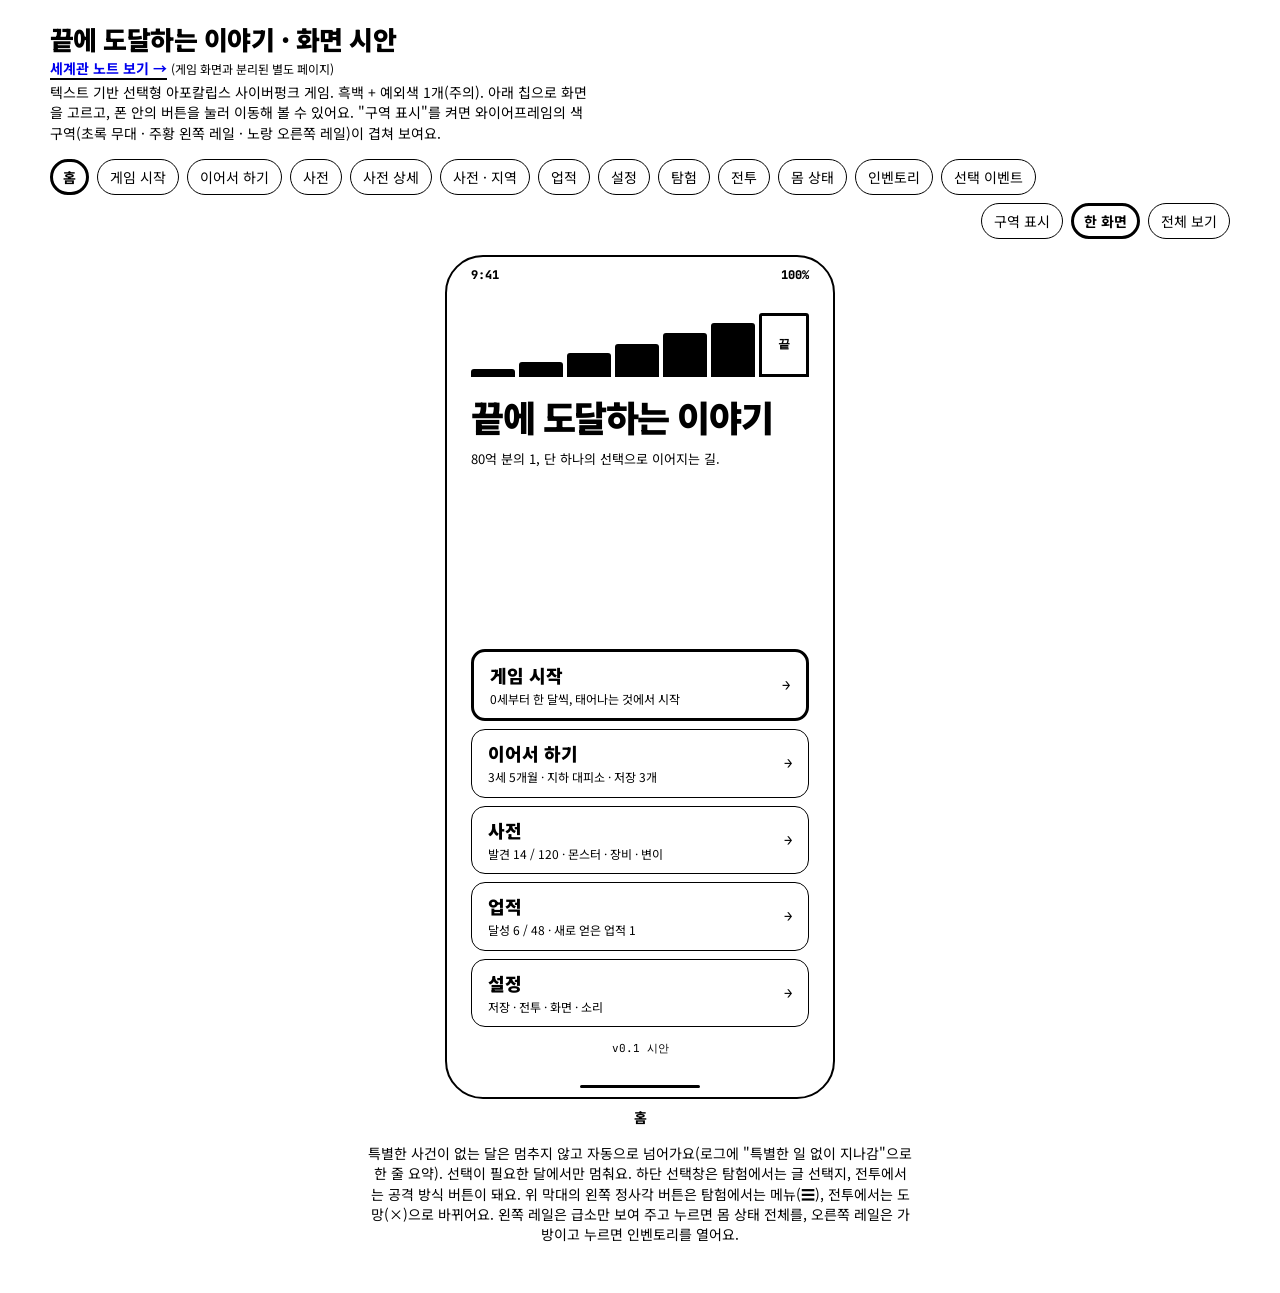
==== commit baa4e59e: "살→첨언, 성별 랜덤, 지역 랜덤/지정 출생과 사전 지역 탭, 시드, 업적 메뉴 추가 Co-Authored-By: Claude Sonnet 5.5 <noreply@anthropic" ====
--- a/mock/index.html
+++ b/mock/index.html
@@ -93,8 +93,8 @@
 .steps i:nth-child(6){height:84%}.steps i:nth-child(7){height:100%;background:var(--paper);border:3px solid var(--ink);display:flex;align-items:center;justify-content:center;font:800 12px var(--font-num)}
 .home h2{margin:6px 0 0;font-size:36px;line-height:1.1;font-weight:900;letter-spacing:-.04em;text-wrap:balance}
 .home .lead{margin:0;font-size:13px}
-.menu{display:grid;gap:10px;margin-top:auto}
-.menu-btn{font:inherit;text-align:left;color:var(--ink);background:var(--paper);border:1.5px solid var(--ink);border-radius:14px;padding:12px 16px;cursor:pointer;display:flex;justify-content:space-between;align-items:center;min-height:62px}
+.menu{display:grid;gap:8px;margin-top:auto}
+.menu-btn{font:inherit;text-align:left;color:var(--ink);background:var(--paper);border:1.5px solid var(--ink);border-radius:14px;padding:10px 16px;cursor:pointer;display:flex;justify-content:space-between;align-items:center;min-height:58px}
 .menu-btn b{font-size:18px;font-weight:900;display:block}
 .menu-btn small{font-size:12px}
 .menu-btn.first{border-width:3px}
@@ -174,6 +174,7 @@
 .opt[aria-pressed="true"]{border-width:3px;padding:8.5px 12.5px}
 .opt b{display:block;font-weight:900}
 .opt small{font-size:12px}
+.opt[disabled]{border-style:dashed;cursor:not-allowed}
 .mini{display:flex;height:10px;margin:8px 0 2px;border-bottom:0}
 .mini .pre{border-bottom:2px dotted var(--ink);height:10px}
 .mini .post{border-bottom:6px solid var(--ink);height:10px}
@@ -222,6 +223,7 @@
         <button class="menu-btn first" data-go="create"><span><b>게임 시작</b><small>0세부터 한 달씩, 태어나는 것에서 시작</small></span><span class="mono">→</span></button>
         <button class="menu-btn" data-go="load"><span><b>이어서 하기</b><small>3세 5개월 · 지하 대피소 · 저장 3개</small></span><span class="mono">→</span></button>
         <button class="menu-btn" data-go="dict"><span><b>사전</b><small>발견 14 / 120 · 몬스터 · 장비 · 변이</small></span><span class="mono">→</span></button>
+        <button class="menu-btn" data-go="ach"><span><b>업적</b><small>달성 6 / 48 · 새로 얻은 업적 1</small></span><span class="mono">→</span></button>
         <button class="menu-btn" data-go="set"><span><b>설정</b><small>저장 · 전투 · 화면 · 소리</small></span><span class="mono">→</span></button>
       </div>
       <div class="foot">v0.1 시안</div>
@@ -238,7 +240,7 @@
         <div class="sec"><span>이름</span></div>
         <div class="field"><input placeholder="이름을 입력" value="이안"></div>
         <div class="sec"><span>성별</span></div>
-        <div class="seg"><button aria-pressed="true">여</button><button aria-pressed="false">남</button><button aria-pressed="false">직접 입력</button></div>
+        <div class="seg"><button aria-pressed="false">여</button><button aria-pressed="false">남</button><button aria-pressed="true">랜덤</button></div>
         <div class="sec"><span>멸망이 시작되는 때</span><small>하나 고르기</small></div>
         <div class="opts">
           <button class="opt" aria-pressed="false"><b>태어나기 전부터</b><small>이미 무너져 가는 세상에서 태어난다</small>
@@ -248,9 +250,15 @@
           <button class="opt" aria-pressed="false"><b>성인기부터 (18세)</b><small>성인이 될 때까지 성장한 뒤 멸망이 시작된다</small>
             <div class="mini"><span class="pre" style="width:100%"></span><span class="post" style="width:0%"></span></div><div class="ticks"><span>0세</span><span>3세</span><span>18세</span></div></button>
         </div>
-        <div class="sec"><span>태어날 환경</span></div>
-        <div class="seg"><button aria-pressed="true">랜덤</button><button aria-pressed="false">직접 고르기</button></div>
-        <div class="slot2" style="margin-top:8px;border-width:3px"><div class="ph"><span>집</span></div><div class="grow"><b>가난한 집 · 외곽 마을</b><small>부모 2명 · 형제 없음</small><div class="req">시작 허기 20 · 돈 120</div></div><button class="btn small">다시 뽑기</button></div>
+        <div class="sec"><span>태어날 지역</span><small>처음엔 랜덤</small></div>
+        <div class="seg" id="regMode"><button aria-pressed="true">랜덤</button><button aria-pressed="false">지정</button></div>
+        <div class="slot2" style="margin-top:8px;border-width:3px"><div class="ph"><span>집</span></div><div class="grow"><b>외곽 마을 · 가난한 집</b><small>부모 2명 · 형제 없음</small><div class="req">시작 허기 20 · 돈 120</div></div><button class="btn small">다시 뽑기</button></div>
+        <p class="sub" style="margin:8px 0 6px">한 번 다녀간 지역은 <b>사전</b>에 기록돼요. 기록된 지역은 <b>지정</b>해서 확정으로 태어날 수 있어요. (집안은 계속 랜덤)</p>
+        <div class="opts" id="regPick">
+          <button class="opt" aria-pressed="false"><b>지하 대피소</b><small>방문 2회 · 첫 방문 0세</small></button>
+          <button class="opt" aria-pressed="false"><b>외곽 마을</b><small>방문 1회 · 첫 방문 7세</small></button>
+          <button class="opt" disabled><b>???</b><small>아직 가 보지 못한 지역 · 잠김</small></button>
+        </div>
         <div class="sec"><span>타고난 특성</span><small>2개</small></div>
         <div class="bar"><button class="chip" aria-pressed="true">손재주</button><button class="chip" aria-pressed="true">야간 시야</button><button class="chip" aria-pressed="false">튼튼한 위장</button><button class="chip" aria-pressed="false">약한 체질</button><button class="chip" aria-pressed="false">말발</button></div>
         <div class="sec"><span>타고난 몸</span><small>모두 원본으로 시작</small></div>
@@ -262,6 +270,9 @@
           <details><summary><span>팔</span><span class="sub">왼 · 오른</span></summary><div class="part"><span class="grow">왼팔 / 왼손</span><span class="tag">원본</span></div><div class="part"><span class="grow">오른팔 / 오른손</span><span class="tag">원본</span></div></details>
           <details><summary><span>다리</span><span class="sub">왼 · 오른</span></summary><div class="part"><span class="grow">왼다리 / 왼발</span><span class="tag">원본</span></div><div class="part"><span class="grow">오른다리 / 오른발</span><span class="tag">원본</span></div></details>
         </div>
+        <div class="sec"><span>시드</span><small>같은 시드 = 같은 이벤트·분기</small></div>
+        <div class="field"><input value="K7-3F9A" aria-label="시드" placeholder="비우면 랜덤"><button class="btn small" style="min-height:44px">랜덤</button><button class="btn small" style="min-height:44px">복사</button></div>
+        <p class="sub" style="margin:6px 0 0">시드를 넣으면 지역·집안·사건·분기가 정해진 대로 흘러가요. 시드를 공유해 같은 삶을 겪어 볼 수 있어요.</p>
         <div class="lockline" style="margin-top:12px">0세부터 한 달씩 자라요 · 자라면서 몸이 변이·대체될 수 있어요</div>
         <button class="btn primary block" style="margin-top:12px;min-height:52px" data-go="explore">태어나기</button>
       </div>
@@ -276,11 +287,11 @@
       <div class="topbar"><button class="btn small" data-go="home">← 홈</button><h2>이어서 하기</h2></div>
       <div class="scroll">
         <div class="sec"><span>자동 저장</span></div>
-        <div class="slot2" style="border-width:3px"><div class="ph"><span>자</span></div><div class="grow"><b>이안 · 3세 5개월</b><small>지하 대피소 · 오늘 21:04</small><div class="req">변이: 장기 침식 1</div></div><button class="btn small" data-go="explore">불러오기</button></div>
+        <div class="slot2" style="border-width:3px"><div class="ph"><span>자</span></div><div class="grow"><b>이안 · 3세 5개월</b><small>지하 대피소 · 오늘 21:04</small><div class="req">변이: 장기 침식 1 · 시드 K7-3F9A</div></div><button class="btn small" data-go="explore">불러오기</button></div>
         <div class="sec"><span>수동 저장</span><small>3 / 5칸</small></div>
-        <div class="slot2"><div class="ph"><span>1</span></div><div class="grow"><b>이안 · 3세 4개월</b><small>지하 대피소 · 10/30 18:20</small><div class="req">플레이 4시간 12분</div></div><button class="btn small">불러오기</button></div>
-        <div class="slot2" style="margin-top:6px"><div class="ph"><span>2</span></div><div class="grow"><b>이안 · 0세 8개월</b><small>태어난 집 · 10/28 23:40</small><div class="req">플레이 1시간 3분</div></div><button class="btn small">불러오기</button></div>
-        <div class="slot2" style="margin-top:6px"><div class="ph"><span>3</span></div><div class="grow"><b>하린 · 19세 9개월</b><small>침식 지대 · 10/25 02:11</small><div class="req">변이: 감염 2 · 창조 1 · 뼈 대체 1</div></div><button class="btn small">불러오기</button></div>
+        <div class="slot2"><div class="ph"><span>1</span></div><div class="grow"><b>이안 · 3세 4개월</b><small>지하 대피소 · 10/30 18:20</small><div class="req">플레이 4시간 12분 · 시드 K7-3F9A</div></div><button class="btn small">불러오기</button></div>
+        <div class="slot2" style="margin-top:6px"><div class="ph"><span>2</span></div><div class="grow"><b>이안 · 0세 8개월</b><small>태어난 집 · 10/28 23:40</small><div class="req">플레이 1시간 3분 · 시드 K7-3F9A</div></div><button class="btn small">불러오기</button></div>
+        <div class="slot2" style="margin-top:6px"><div class="ph"><span>3</span></div><div class="grow"><b>하린 · 19세 9개월</b><small>침식 지대 · 10/25 02:11</small><div class="req">변이: 감염 2 · 창조 1 · 뼈 대체 1 · 시드 Q2-81BD</div></div><button class="btn small">불러오기</button></div>
         <div class="slot2" style="margin-top:6px;border-style:dashed"><div class="ph"><span>＋</span></div><div class="grow"><b>빈 칸</b><small>탐험 중 메뉴에서 저장</small></div></div>
         <div class="sec"><span>파일</span></div>
         <div class="bar"><button class="btn small">저장 파일 가져오기</button><button class="btn small">전체 내보내기</button></div>
@@ -296,7 +307,7 @@
     <div class="screen">
       <div class="topbar"><button class="btn small" data-go="home">← 홈</button><h2>사전</h2><span class="sub mono">14/120</span></div>
       <div class="scroll">
-        <div class="seg"><button aria-pressed="true">몬스터</button><button aria-pressed="false">장비</button><button aria-pressed="false">변이</button><button aria-pressed="false">기타</button></div>
+        <div class="seg"><button aria-pressed="true">몬스터</button><button aria-pressed="false">장비</button><button aria-pressed="false">변이</button><button aria-pressed="false" data-go="dictr">지역</button></div>
         <div class="field" style="margin-top:8px"><input placeholder="이름 검색"></div>
         <div class="sec"><span>기본</span><small>발견 4 / 6</small></div>
         <div class="row2" data-go="dictd" style="cursor:pointer"><div class="ph" style="width:44px;height:44px"><span>고</span></div><div class="grow"><b>고블린</b><small>처치 12 · 약점 불</small></div><span class="tag">발견</span></div>
@@ -337,6 +348,45 @@
   </div></div></div><figcaption>사전 · 상세</figcaption></figure>
 
   <!-- 6. 설정 -->
+  <figure class="cell" data-screen="dictr"><div class="slot"><div class="phone-scale"><div class="phone">
+    <div class="status"><span>9:41</span><span>100%</span></div>
+    <div class="screen">
+      <div class="topbar"><button class="btn small" data-go="home">← 홈</button><h2>사전</h2><span class="sub mono">지역 3/8</span></div>
+      <div class="scroll">
+        <div class="seg"><button aria-pressed="false" data-go="dict">몬스터</button><button aria-pressed="false">장비</button><button aria-pressed="false">변이</button><button aria-pressed="true">지역</button></div>
+        <div class="lockline" style="margin-top:10px">다녀간 지역이 여기에 기록돼요 · 기록된 곳은 태어날 때 <b>지정</b>해서 확정으로 태어날 수 있어요</div>
+        <div class="sec"><span>다녀간 지역</span><small>3곳</small></div>
+        <div class="slot2" style="margin-bottom:6px"><div class="ph"><span>대</span></div><div class="grow"><b>지하 대피소</b><small>방문 2회 · 첫 방문 0세 · 최근 3세</small><div class="req"><span class="tag">안전</span> <span class="tag">좁음</span> <span class="tag">집안: 가난·보통</span></div></div><button class="btn small" data-go="create">여기서 태어나기</button></div><div class="slot2" style="margin-bottom:6px"><div class="ph"><span>마</span></div><div class="grow"><b>외곽 마을</b><small>방문 1회 · 첫 방문 7세</small><div class="req"><span class="tag">거래</span> <span class="tag w">새로움</span> <span class="tag">집안: 가난</span></div></div><button class="btn small" data-go="create">여기서 태어나기</button></div><div class="slot2" style="margin-bottom:6px"><div class="ph"><span>검</span></div><div class="grow"><b>낡은 검문소</b><small>방문 1회 · 첫 방문 17세</small><div class="req"><span class="tag">단말기</span> <span class="tag">집안: 보통·부유</span></div></div><button class="btn small" data-go="create">여기서 태어나기</button></div>
+        <div class="sec"><span>아직 가 보지 못한 곳</span><small>5곳</small></div>
+        <div class="row2"><div class="ph" style="width:44px;height:44px"><span>?</span></div><div class="grow"><b>???</b><small>다녀가면 기록돼요</small></div><span class="tag">미발견</span></div>
+        <div class="row2"><div class="ph" style="width:44px;height:44px"><span>?</span></div><div class="grow"><b>???</b><small>다녀가면 기록돼요</small></div><span class="tag">미발견</span></div>
+        <div class="row2"><span class="grow sub">… 3곳 더</span></div>
+        <div class="lockline" style="margin-top:12px">지정하면 지역은 확정, 집안은 랜덤이에요 · 사전은 삶이 끝나도 남아요</div>
+      </div>
+    </div>
+    <div class="gesture"><i></i></div>
+  </div></div></div><figcaption>사전 · 지역 (다녀간 곳은 확정 출생 가능)</figcaption></figure>
+
+  <figure class="cell" data-screen="ach"><div class="slot"><div class="phone-scale"><div class="phone">
+    <div class="status"><span>9:41</span><span>100%</span></div>
+    <div class="screen">
+      <div class="topbar"><button class="btn small" data-go="home">← 홈</button><h2>업적</h2><span class="sub mono">6/48</span></div>
+      <div class="scroll">
+        <div class="bar2"><i style="width:12.5%"></i></div>
+        <div class="seg" style="margin-top:8px"><button aria-pressed="true">전체</button><button aria-pressed="false">생존</button><button aria-pressed="false">변이</button><button aria-pressed="false">지역</button><button aria-pressed="false">이야기</button></div>
+        <div class="sec"><span>달성</span><small>6개</small></div>
+        <div class="slot2" style="margin-bottom:6px"><div class="ph"><span>울</span></div><div class="grow"><b>첫 울음</b><small>처음으로 태어났다</small></div><span class="tag k">달성</span></div><div class="slot2" style="margin-bottom:6px"><div class="ph"><span>1</span></div><div class="grow"><b>한 살</b><small>12개월을 넘겼다</small></div><span class="tag k">달성</span></div><div class="slot2" style="margin-bottom:6px;border-width:3px"><div class="ph"><span>침</span></div><div class="grow"><b>침식의 맛</b><small>침식 변이를 처음 겪었다</small></div><span class="tag w">새로움</span></div>
+        <div class="sec"><span>진행 중</span><small>3개</small></div>
+        <div class="slot2" style="margin-bottom:6px"><div class="ph"><span>곳</span></div><div class="grow"><b>다녀간 곳</b><small>서로 다른 지역 5곳에 다녀가기</small><div class="bar2" style="margin-top:4px"><i style="width:60%"></i></div></div><span class="tag mono">3/5</span></div><div class="slot2" style="margin-bottom:6px"><div class="ph"><span>고</span></div><div class="grow"><b>고블린 사냥꾼</b><small>고블린 10마리 처치</small><div class="bar2" style="margin-top:4px"><i style="width:60%"></i></div></div><span class="tag mono">6/10</span></div><div class="slot2" style="margin-bottom:6px"><div class="ph"><span>허</span></div><div class="grow"><b>허기와의 싸움</b><small>허기 90 이상에서 한 달 버티기</small><div class="bar2" style="margin-top:4px"><i style="width:0%"></i></div></div><span class="tag mono">0/1</span></div>
+        <div class="sec"><span>숨김</span><small>2개</small></div>
+        <div class="slot2" style="margin-bottom:6px;border-style:dashed"><div class="ph"><span>?</span></div><div class="grow"><b>???</b><small>조건이 숨겨져 있어요</small></div></div>
+        <div class="slot2" style="margin-bottom:6px;border-style:dashed"><div class="ph"><span>?</span></div><div class="grow"><b>???</b><small>끝에 닿으면 열릴지도 몰라요</small></div></div>
+        <div class="lockline" style="margin-top:12px">업적은 삶이 끝나도 남아요 · 달성한 삶의 나이와 시드가 함께 기록돼요</div>
+      </div>
+    </div>
+    <div class="gesture"><i></i></div>
+  </div></div></div><figcaption>업적 (사전과 설정 사이 메뉴)</figcaption></figure>
+
   <figure class="cell" data-screen="set"><div class="slot"><div class="phone-scale"><div class="phone">
     <div class="status"><span>9:41</span><span>100%</span></div>
     <div class="screen">
@@ -558,7 +608,7 @@
   <p class="note">특별한 사건이 없는 달은 멈추지 않고 자동으로 넘어가요(로그에 "특별한 일 없이 지나감"으로 한 줄 요약). 선택이 필요한 달에서만 멈춰요. 하단 선택창은 탐험에서는 글 선택지, 전투에서는 공격 방식 버튼이 돼요. 위 막대의 왼쪽 정사각 버튼은 탐험에서는 메뉴(☰), 전투에서는 도망(×)으로 바뀌어요. 왼쪽 레일은 급소만 보여 주고 누르면 몸 상태 전체를, 오른쪽 레일은 가방이고 누르면 인벤토리를 열어요.</p>
 </div>
 <script>
-const SCREENS = [['home','홈'],['create','게임 시작'],['load','이어서 하기'],['dict','사전'],['dictd','사전 상세'],['set','설정'],['explore','탐험'],['battle','전투'],['body','몸 상태'],['inv','인벤토리'],['choice','선택 이벤트']];
+const SCREENS = [['home','홈'],['create','게임 시작'],['load','이어서 하기'],['dict','사전'],['dictd','사전 상세'],['dictr','사전 · 지역'],['ach','업적'],['set','설정'],['explore','탐험'],['battle','전투'],['body','몸 상태'],['inv','인벤토리'],['choice','선택 이벤트']];
 const $ = id => document.getElementById(id);
 const cells = [...document.querySelectorAll('.cell')];
 let cur = (location.hash || '#home').slice(1), mode = 'one';
@@ -599,6 +649,12 @@
 document.querySelectorAll('.phone .chip').forEach(c => c.addEventListener('click', () => c.setAttribute('aria-pressed', c.getAttribute('aria-pressed') !== 'true')));
 document.querySelectorAll('.toggle').forEach(t => t.addEventListener('click', () => t.classList.toggle('on')));
 
+// 태어날 지역: 랜덤 ↔ 지정 (다녀간 지역을 고르면 자동으로 지정)
+(function () {
+  const mode = $('regMode'), pick = $('regPick'); if (!mode || !pick) return;
+  pick.addEventListener('click', e => { if (e.target.closest('.opt:not([disabled])')) [...mode.children].forEach((b, i) => b.setAttribute('aria-pressed', i === 1)); });
+  mode.addEventListener('click', e => { if (e.target === mode.firstElementChild) pick.querySelectorAll('.opt').forEach(o => o.setAttribute('aria-pressed', 'false')); });
+})();
 window.addEventListener('hashchange', () => { const k = location.hash.slice(1); if (SCREENS.some(s => s[0] === k)) { cur = k; mode = 'one'; render(); } });
 window.addEventListener('resize', fit);
 render();
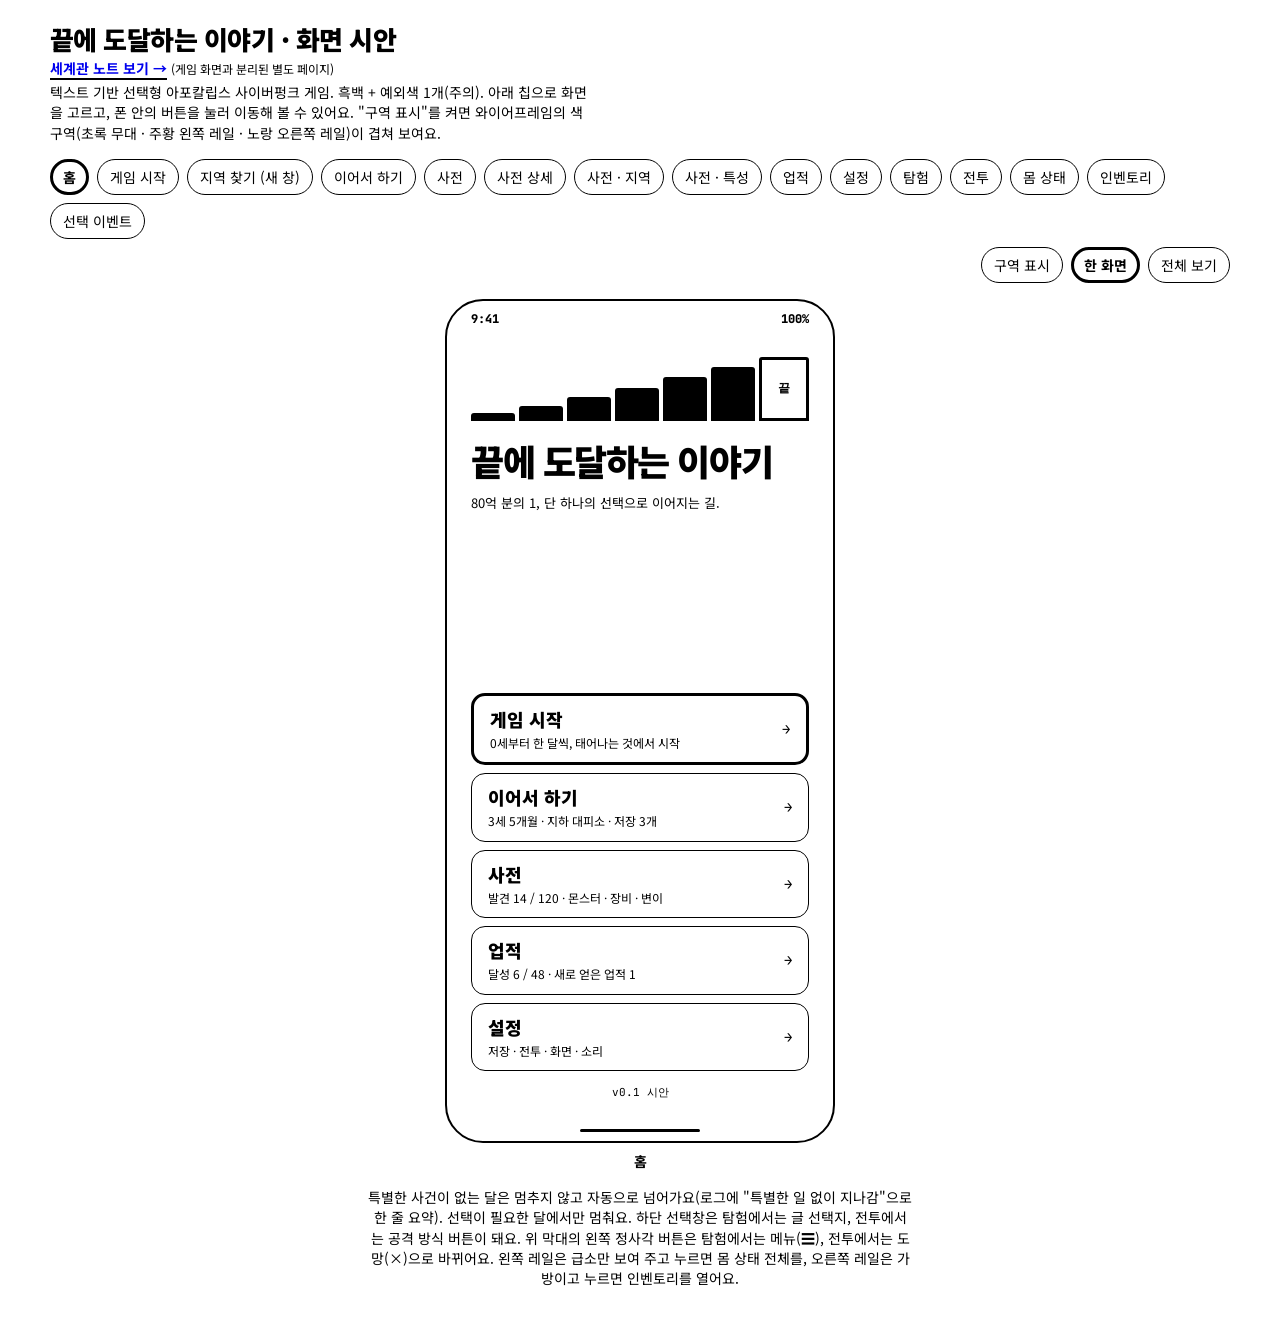
==== commit 2805c807: "태어나기를 기본/세부 사항/타고난 특성 탭으로 분리, 지역은 새 창에서 검색해 담기, 특성 점수제(긍정+/부정−)와 사전 특성 탭 추가 Co-Authored-By: Claude S" ====
--- a/mock/index.html
+++ b/mock/index.html
@@ -186,6 +186,23 @@
 .vital{border:1.5px solid var(--ink);border-radius:12px;padding:8px 12px;display:grid;gap:4px}
 .vital .vh{display:flex;justify-content:space-between;align-items:center}
 .vital small{font-size:12px}
+.ctabs{padding:0 16px 8px;flex:none}
+.cfoot{flex:none;padding:8px 16px 12px;border-top:2px solid var(--ink);background:var(--paper)}
+.trs{display:grid;gap:6px}
+.tr{font:inherit;text-align:left;color:var(--ink);background:var(--paper);border:1.5px solid var(--ink);border-radius:12px;padding:8px 12px;display:flex;align-items:center;gap:10px;cursor:pointer;min-height:52px}
+.tr .grow{flex:1;min-width:0}
+.tr b{display:block}
+.tr small{font-size:12px;font-weight:400}
+.tr[aria-pressed="true"]{border-width:3px;padding:6.5px 10.5px}
+.tr[disabled]{border-style:dashed;cursor:not-allowed}
+.tr.deny{animation:deny .3s}
+@keyframes deny{25%{transform:translateX(-4px)}75%{transform:translateX(4px)}}
+.pts{display:flex;justify-content:space-between;align-items:center;gap:10px;border:3px solid var(--ink);border-radius:12px;padding:8px 14px;margin-top:10px}
+.pts b{display:block}
+.pts small{font-size:12px}
+.pts .mono{font-size:30px}
+input[type=range]{width:100%;accent-color:#000;margin:2px 0 6px}
+.empty2{text-align:center;padding:14px 0;border:1.5px dashed var(--ink);border-radius:10px;font-size:13px}
 .slots{display:grid;gap:6px}
 .slot2{border:1.5px solid var(--ink);border-radius:12px;padding:8px 12px;display:flex;gap:10px;align-items:center}
 .slot2 .ph{width:44px;height:44px;flex:none}
@@ -235,50 +252,83 @@
   <figure class="cell" data-screen="create"><div class="slot"><div class="phone-scale"><div class="phone">
     <div class="status"><span>9:41</span><span>100%</span></div>
     <div class="screen">
-      <div class="topbar"><button class="btn small" data-go="home">← 홈</button><h2>태어나기</h2><span class="sub mono">1/2</span></div>
-      <div class="scroll">
-        <div class="sec"><span>이름</span></div>
-        <div class="field"><input placeholder="이름을 입력" value="이안"></div>
-        <div class="sec"><span>성별</span></div>
-        <div class="seg"><button aria-pressed="false">여</button><button aria-pressed="false">남</button><button aria-pressed="true">랜덤</button></div>
-        <div class="sec"><span>멸망이 시작되는 때</span><small>하나 고르기</small></div>
-        <div class="opts">
-          <button class="opt" aria-pressed="false"><b>태어나기 전부터</b><small>이미 무너져 가는 세상에서 태어난다</small>
-            <div class="mini"><span class="pre" style="width:0%"></span><span class="post" style="width:100%"></span></div><div class="ticks"><span>0세</span><span>3세</span><span>18세</span></div></button>
-          <button class="opt" aria-pressed="true"><b>유아기부터 (3세)</b><small>평범하게 태어나 유아기에 멸망이 시작된다</small>
-            <div class="mini"><span class="pre" style="width:17%"></span><span class="post" style="width:83%"></span></div><div class="ticks"><span>0세</span><span>3세</span><span>18세</span></div></button>
-          <button class="opt" aria-pressed="false"><b>성인기부터 (18세)</b><small>성인이 될 때까지 성장한 뒤 멸망이 시작된다</small>
-            <div class="mini"><span class="pre" style="width:100%"></span><span class="post" style="width:0%"></span></div><div class="ticks"><span>0세</span><span>3세</span><span>18세</span></div></button>
+      <div class="topbar"><button class="btn small" data-go="home">← 홈</button><h2>태어나기</h2></div>
+      <div class="seg ctabs" id="ctabs"><button aria-pressed="true" data-p="basic">기본</button><button aria-pressed="false" data-p="detail">세부 사항</button><button aria-pressed="false" data-p="traits">타고난 특성</button></div>
+      <div class="scroll">
+
+        <div data-panel="basic">
+          <div class="sec"><span>이름</span></div>
+          <div class="field"><input placeholder="이름을 입력" value="이안"></div>
+          <div class="sec"><span>성별</span></div>
+          <div class="seg"><button aria-pressed="false">여</button><button aria-pressed="false">남</button><button aria-pressed="true">랜덤</button></div>
+          <div class="sec"><span>멸망이 시작되는 때</span><small>하나 고르기</small></div>
+          <div class="opts">
+            <button class="opt" aria-pressed="false"><b>태어나기 전부터</b><small>이미 무너져 가는 세상에서 태어난다</small>
+              <div class="mini"><span class="pre" style="width:0%"></span><span class="post" style="width:100%"></span></div><div class="ticks"><span>0세</span><span>3세</span><span>18세</span></div></button>
+            <button class="opt" aria-pressed="true"><b>유아기부터 (3세)</b><small>평범하게 태어나 유아기에 멸망이 시작된다</small>
+              <div class="mini"><span class="pre" style="width:17%"></span><span class="post" style="width:83%"></span></div><div class="ticks"><span>0세</span><span>3세</span><span>18세</span></div></button>
+            <button class="opt" aria-pressed="false"><b>성인기부터 (18세)</b><small>성인이 될 때까지 성장한 뒤 멸망이 시작된다</small>
+              <div class="mini"><span class="pre" style="width:100%"></span><span class="post" style="width:0%"></span></div><div class="ticks"><span>0세</span><span>3세</span><span>18세</span></div></button>
+          </div>
+          <div class="sec"><span>태어날 지역</span><small>처음엔 랜덤</small></div>
+          <div class="seg" id="regMode"><button aria-pressed="true">랜덤</button><button aria-pressed="false">지정</button></div>
+          <div class="slot2" id="regRandom" style="margin-top:8px;border-width:3px"><div class="ph"><span>랜</span></div><div class="grow"><b>외곽 마을</b><small>이번에 뽑힌 지역</small><div class="req">집안·부모는 세부 사항에서</div></div><button class="btn small">다시 뽑기</button></div>
+          <div class="slot2" id="regSlot" style="margin-top:8px;border-width:3px;border-style:dashed" hidden><div class="ph"><span id="regIc">＋</span></div><div class="grow"><b id="regName">비어 있음</b><small id="regInfo">사전에 기록된 지역만 담을 수 있어요</small></div><button class="btn small" data-go="regpick" id="regFind">지역 찾기</button></div>
+          <div class="sec"><span>시드</span><small>같은 시드 = 같은 이벤트·분기</small></div>
+          <div class="field"><input value="K7-3F9A" aria-label="시드" placeholder="비우면 랜덤"><button class="btn small" style="min-height:44px">랜덤</button><button class="btn small" style="min-height:44px">복사</button></div>
+          <p class="sub" style="margin:6px 0 0">시드를 넣으면 지역·집안·사건·분기가 정해진 대로 흘러가요. 시드를 공유해 같은 삶을 겪어 볼 수 있어요.</p>
+          <div class="lockline" style="margin-top:12px">부모·허기 같은 세부 요소는 <b>세부 사항</b>, 타고나는 특성은 <b>타고난 특성</b> 탭에서 정해요</div>
         </div>
-        <div class="sec"><span>태어날 지역</span><small>처음엔 랜덤</small></div>
-        <div class="seg" id="regMode"><button aria-pressed="true">랜덤</button><button aria-pressed="false">지정</button></div>
-        <div class="slot2" style="margin-top:8px;border-width:3px"><div class="ph"><span>집</span></div><div class="grow"><b>외곽 마을 · 가난한 집</b><small>부모 2명 · 형제 없음</small><div class="req">시작 허기 20 · 돈 120</div></div><button class="btn small">다시 뽑기</button></div>
-        <p class="sub" style="margin:8px 0 6px">한 번 다녀간 지역은 <b>사전</b>에 기록돼요. 기록된 지역은 <b>지정</b>해서 확정으로 태어날 수 있어요. (집안은 계속 랜덤)</p>
-        <div class="opts" id="regPick">
-          <button class="opt" aria-pressed="false"><b>지하 대피소</b><small>방문 2회 · 첫 방문 0세</small></button>
-          <button class="opt" aria-pressed="false"><b>외곽 마을</b><small>방문 1회 · 첫 방문 7세</small></button>
-          <button class="opt" disabled><b>???</b><small>아직 가 보지 못한 지역 · 잠김</small></button>
+
+        <div data-panel="detail" hidden>
+          <p class="sub" style="margin:2px 0 0">건드리지 않은 항목은 랜덤(또는 시드)으로 정해져요.</p>
+          <div class="sec"><span>부모</span></div>
+          <div class="row2"><span class="grow"><b>구성</b></span></div>
+          <div class="seg"><button aria-pressed="true">랜덤</button><button aria-pressed="false">두 분</button><button aria-pressed="false">한 분</button><button aria-pressed="false">없음</button></div>
+          <div class="row2"><span class="grow"><b>몸 상태</b></span></div>
+          <div class="seg"><button aria-pressed="true">랜덤</button><button aria-pressed="false">건강</button><button aria-pressed="false">병약</button><button aria-pressed="false">변이됨</button></div>
+          <div class="row2"><span class="grow"><b>형제</b></span></div>
+          <div class="seg"><button aria-pressed="true">랜덤</button><button aria-pressed="false">없음</button><button aria-pressed="false">1명</button><button aria-pressed="false">2명+</button></div>
+          <div class="sec"><span>집안</span></div>
+          <div class="row2"><span class="grow"><b>형편</b></span></div>
+          <div class="seg"><button aria-pressed="true">랜덤</button><button aria-pressed="false">가난</button><button aria-pressed="false">보통</button><button aria-pressed="false">부유</button></div>
+          <div class="sec"><span>시작 자원</span></div>
+          <div class="row2"><span class="grow"><b>허기</b><small>높을수록 배고프게 시작</small></span><span class="mono" id="hv">20</span></div>
+          <input type="range" id="hunger" min="0" max="100" value="20" aria-label="시작 허기">
+          <div class="row2"><span class="grow"><b>돈</b></span><span class="mono" id="mv">120</span></div>
+          <input type="range" id="money" min="0" max="500" step="10" value="120" aria-label="시작 돈">
+          <div class="sec"><span>타고난 몸</span><small>모두 원본으로 시작</small></div>
+          <div class="tree">
+            <details><summary><span>얼굴</span><span class="sub">5부위</span></summary><div class="part"><span class="grow">왼눈</span><span class="tag">원본</span></div><div class="part"><span class="grow">오른눈</span><span class="tag">원본</span></div><div class="part"><span class="grow">코</span><span class="tag">원본</span></div><div class="part"><span class="grow">입</span><span class="tag">원본</span></div><div class="part"><span class="grow">귀</span><span class="tag">원본</span></div></details>
+            <details><summary><span>심장 · 장기</span><span class="sub">6부위</span></summary><div class="part"><span class="grow">심장</span><span class="tag">원본</span></div><div class="part"><span class="grow">폐</span><span class="tag">원본</span></div><div class="part"><span class="grow">위</span><span class="tag">원본</span></div><div class="part"><span class="grow">간</span><span class="tag">원본</span></div><div class="part"><span class="grow">신장</span><span class="tag">원본</span></div><div class="part"><span class="grow">장</span><span class="tag">원본</span></div></details>
+            <details><summary><span>뼈</span><span class="sub">6부위</span></summary><div class="part"><span class="grow">두개골</span><span class="tag">원본</span></div><div class="part"><span class="grow">척추</span><span class="tag">원본</span></div><div class="part"><span class="grow">갈비뼈</span><span class="tag">원본</span></div><div class="part"><span class="grow">팔뼈</span><span class="tag">원본</span></div><div class="part"><span class="grow">다리뼈</span><span class="tag">원본</span></div><div class="part"><span class="grow">손발뼈</span><span class="tag">원본</span></div></details>
+            <details><summary><span>몸통 · 팔 · 다리</span></summary><div class="part"><span class="grow">몸통</span><span class="tag">원본</span></div><div class="part"><span class="grow">왼팔 / 오른팔</span><span class="tag">원본</span></div><div class="part"><span class="grow">왼다리 / 오른다리</span><span class="tag">원본</span></div></details>
+          </div>
+          <div class="lockline" style="margin-top:12px">세부 사항을 바꾸면 시드와 별개로 이 값이 우선돼요</div>
         </div>
-        <div class="sec"><span>타고난 특성</span><small>2개</small></div>
-        <div class="bar"><button class="chip" aria-pressed="true">손재주</button><button class="chip" aria-pressed="true">야간 시야</button><button class="chip" aria-pressed="false">튼튼한 위장</button><button class="chip" aria-pressed="false">약한 체질</button><button class="chip" aria-pressed="false">말발</button></div>
-        <div class="sec"><span>타고난 몸</span><small>모두 원본으로 시작</small></div>
-        <div class="tree">
-          <details><summary><span>얼굴</span><span class="sub">5부위</span></summary><div class="part"><span class="grow">왼눈</span><span class="tag">원본</span></div><div class="part"><span class="grow">오른눈</span><span class="tag">원본</span></div><div class="part"><span class="grow">코</span><span class="tag">원본</span></div><div class="part"><span class="grow">입</span><span class="tag">원본</span></div><div class="part"><span class="grow">귀</span><span class="tag">원본</span></div></details>
-          <details><summary><span>몸통</span><span class="sub">1부위</span></summary><div class="part"><span class="grow">몸통</span><span class="tag">원본</span></div></details>
-          <details><summary><span>심장 · 장기</span><span class="sub">6부위</span></summary><div class="part"><span class="grow">심장</span><span class="tag">원본</span></div><div class="part"><span class="grow">폐</span><span class="tag">원본</span></div><div class="part"><span class="grow">위</span><span class="tag">원본</span></div><div class="part"><span class="grow">간</span><span class="tag">원본</span></div><div class="part"><span class="grow">신장</span><span class="tag">원본</span></div><div class="part"><span class="grow">장</span><span class="tag">원본</span></div></details>
-          <details><summary><span>뼈</span><span class="sub">6부위</span></summary><div class="part"><span class="grow">두개골</span><span class="tag">원본</span></div><div class="part"><span class="grow">척추</span><span class="tag">원본</span></div><div class="part"><span class="grow">갈비뼈</span><span class="tag">원본</span></div><div class="part"><span class="grow">팔뼈 (좌·우)</span><span class="tag">원본</span></div><div class="part"><span class="grow">다리뼈 (좌·우)</span><span class="tag">원본</span></div><div class="part"><span class="grow">손발뼈</span><span class="tag">원본</span></div></details>
-          <details><summary><span>팔</span><span class="sub">왼 · 오른</span></summary><div class="part"><span class="grow">왼팔 / 왼손</span><span class="tag">원본</span></div><div class="part"><span class="grow">오른팔 / 오른손</span><span class="tag">원본</span></div></details>
-          <details><summary><span>다리</span><span class="sub">왼 · 오른</span></summary><div class="part"><span class="grow">왼다리 / 왼발</span><span class="tag">원본</span></div><div class="part"><span class="grow">오른다리 / 오른발</span><span class="tag">원본</span></div></details>
+
+        <div data-panel="traits" hidden>
+          <div class="sec"><span>고르는 방식</span></div>
+          <div class="seg" id="traitMode"><button aria-pressed="false">랜덤</button><button aria-pressed="true">직접 선택</button></div>
+          <p class="sub" id="traitRandomNote" style="margin:8px 0 0" hidden>특성이 랜덤으로 붙어요. 이때는 점수를 계산하지 않아요.</p>
+          <div id="traitPick">
+            <div class="pts"><div><b>남은 점수</b><small>긍정(+)은 점수를 쓰고, 부정(−)은 돌려줘요</small></div><span class="mono" id="ptsLeft">3</span></div>
+            <div class="sub mono" id="ptsMsg" style="margin:4px 0 0">부정 특성은 최대 2개 · 기본 특성은 최대 2개</div>
+            <div class="sec"><span>기본 특성</span><small>처음부터 사용 가능</small></div>
+            <div class="trs"><button class="tr" data-cost="0" data-kind="basic" aria-pressed="true"><span class="grow"><b>손재주</b><small>부품·수리 선택지</small></span><span class="tag">기본</span></button><button class="tr" data-cost="0" data-kind="basic" aria-pressed="false"><span class="grow"><b>눈썰미</b><small>숨은 물건을 찾기 쉬움</small></span><span class="tag">기본</span></button><button class="tr" data-cost="0" data-kind="basic" aria-pressed="false"><span class="grow"><b>끈기</b><small>허기를 조금 더 버팀</small></span><span class="tag">기본</span></button></div>
+            <div class="sec"><span>긍정 특성 +</span><small>사전에 기록된 것만 · 3/6</small></div>
+            <div class="trs"><button class="tr" data-cost="1" data-kind="pos" aria-pressed="true"><span class="grow"><b>야간 시야</b><small>밤·지하에서 선택지가 열림</small></span><span class="tag k">+1</span></button><button class="tr" data-cost="1" data-kind="pos" aria-pressed="false"><span class="grow"><b>튼튼한 위장</b><small>허기가 천천히 참</small></span><span class="tag k">+1</span></button><button class="tr" data-cost="1" data-kind="pos" aria-pressed="false"><span class="grow"><b>말발</b><small>거래·설득 선택지</small></span><span class="tag k">+1</span></button><button class="tr" disabled><span class="grow"><b>???</b><small>랜덤에서 겪으면 사전에 추가돼요</small></span><span class="tag">+?</span></button><button class="tr" disabled><span class="grow"><b>???</b><small>랜덤에서 겪으면 사전에 추가돼요</small></span><span class="tag">+?</span></button><button class="tr" disabled><span class="grow"><b>???</b><small>랜덤에서 겪으면 사전에 추가돼요</small></span><span class="tag">+?</span></button></div>
+            <div class="sec"><span>부정 특성 −</span><small>사전에 기록된 것만 · 2/5</small></div>
+            <div class="trs"><button class="tr" data-cost="-1" data-kind="neg" aria-pressed="true"><span class="grow"><b>약한 체질</b><small>병·침식에 취약</small></span><span class="tag">−1</span></button><button class="tr" data-cost="-1" data-kind="neg" aria-pressed="false"><span class="grow"><b>겁쟁이</b><small>전투 선택 시간 −2초</small></span><span class="tag">−1</span></button><button class="tr" disabled><span class="grow"><b>???</b><small>랜덤에서 겪으면 사전에 추가돼요</small></span><span class="tag">−?</span></button><button class="tr" disabled><span class="grow"><b>???</b><small>랜덤에서 겪으면 사전에 추가돼요</small></span><span class="tag">−?</span></button><button class="tr" disabled><span class="grow"><b>???</b><small>랜덤에서 겪으면 사전에 추가돼요</small></span><span class="tag">−?</span></button></div>
+          </div>
+          <div class="lockline" style="margin-top:12px">기본 특성 외의 특성은 <b>랜덤으로 살아 보며 겪은 것만</b> 사전에 기록되고, 여기서 쓸 수 있어요</div>
         </div>
-        <div class="sec"><span>시드</span><small>같은 시드 = 같은 이벤트·분기</small></div>
-        <div class="field"><input value="K7-3F9A" aria-label="시드" placeholder="비우면 랜덤"><button class="btn small" style="min-height:44px">랜덤</button><button class="btn small" style="min-height:44px">복사</button></div>
-        <p class="sub" style="margin:6px 0 0">시드를 넣으면 지역·집안·사건·분기가 정해진 대로 흘러가요. 시드를 공유해 같은 삶을 겪어 볼 수 있어요.</p>
-        <div class="lockline" style="margin-top:12px">0세부터 한 달씩 자라요 · 자라면서 몸이 변이·대체될 수 있어요</div>
-        <button class="btn primary block" style="margin-top:12px;min-height:52px" data-go="explore">태어나기</button>
-      </div>
-    </div>
-    <div class="gesture"><i></i></div>
-  </div></div></div><figcaption>게임 시작 · 기본 캐릭터 설정</figcaption></figure>
+
+      </div>
+      <div class="cfoot"><button class="btn primary block" style="min-height:52px" data-go="explore">태어나기</button></div>
+    </div>
+    <div class="gesture"><i></i></div>
+  </div></div></div><figcaption>게임 시작 · 태어나기 (기본 / 세부 사항 / 타고난 특성)</figcaption></figure>
 
   <!-- 3. 이어서 하기 -->
   <figure class="cell" data-screen="load"><div class="slot"><div class="phone-scale"><div class="phone">
@@ -307,7 +357,7 @@
     <div class="screen">
       <div class="topbar"><button class="btn small" data-go="home">← 홈</button><h2>사전</h2><span class="sub mono">14/120</span></div>
       <div class="scroll">
-        <div class="seg"><button aria-pressed="true">몬스터</button><button aria-pressed="false">장비</button><button aria-pressed="false">변이</button><button aria-pressed="false" data-go="dictr">지역</button></div>
+        <div class="seg"><button aria-pressed="true">몬스터</button><button aria-pressed="false">장비</button><button aria-pressed="false">변이</button><button aria-pressed="false" data-go="dictr">지역</button><button aria-pressed="false" data-go="dictt">특성</button></div>
         <div class="field" style="margin-top:8px"><input placeholder="이름 검색"></div>
         <div class="sec"><span>기본</span><small>발견 4 / 6</small></div>
         <div class="row2" data-go="dictd" style="cursor:pointer"><div class="ph" style="width:44px;height:44px"><span>고</span></div><div class="grow"><b>고블린</b><small>처치 12 · 약점 불</small></div><span class="tag">발견</span></div>
@@ -353,8 +403,8 @@
     <div class="screen">
       <div class="topbar"><button class="btn small" data-go="home">← 홈</button><h2>사전</h2><span class="sub mono">지역 3/8</span></div>
       <div class="scroll">
-        <div class="seg"><button aria-pressed="false" data-go="dict">몬스터</button><button aria-pressed="false">장비</button><button aria-pressed="false">변이</button><button aria-pressed="true">지역</button></div>
-        <div class="lockline" style="margin-top:10px">다녀간 지역이 여기에 기록돼요 · 기록된 곳은 태어날 때 <b>지정</b>해서 확정으로 태어날 수 있어요</div>
+        <div class="seg"><button aria-pressed="false" data-go="dict">몬스터</button><button aria-pressed="false">장비</button><button aria-pressed="false">변이</button><button aria-pressed="true">지역</button><button aria-pressed="false" data-go="dictt">특성</button></div>
+        <div class="lockline" style="margin-top:10px">다녀간 지역이 여기에 기록돼요 · 태어나기의 <b>지정</b>에서 새 창으로 검색해 담으면 확정으로 태어날 수 있어요</div>
         <div class="sec"><span>다녀간 지역</span><small>3곳</small></div>
         <div class="slot2" style="margin-bottom:6px"><div class="ph"><span>대</span></div><div class="grow"><b>지하 대피소</b><small>방문 2회 · 첫 방문 0세 · 최근 3세</small><div class="req"><span class="tag">안전</span> <span class="tag">좁음</span> <span class="tag">집안: 가난·보통</span></div></div><button class="btn small" data-go="create">여기서 태어나기</button></div><div class="slot2" style="margin-bottom:6px"><div class="ph"><span>마</span></div><div class="grow"><b>외곽 마을</b><small>방문 1회 · 첫 방문 7세</small><div class="req"><span class="tag">거래</span> <span class="tag w">새로움</span> <span class="tag">집안: 가난</span></div></div><button class="btn small" data-go="create">여기서 태어나기</button></div><div class="slot2" style="margin-bottom:6px"><div class="ph"><span>검</span></div><div class="grow"><b>낡은 검문소</b><small>방문 1회 · 첫 방문 17세</small><div class="req"><span class="tag">단말기</span> <span class="tag">집안: 보통·부유</span></div></div><button class="btn small" data-go="create">여기서 태어나기</button></div>
         <div class="sec"><span>아직 가 보지 못한 곳</span><small>5곳</small></div>
@@ -366,6 +416,43 @@
     </div>
     <div class="gesture"><i></i></div>
   </div></div></div><figcaption>사전 · 지역 (다녀간 곳은 확정 출생 가능)</figcaption></figure>
+
+  <figure class="cell" data-screen="regpick"><div class="slot"><div class="phone-scale"><div class="phone">
+    <div class="status"><span>9:41</span><span>100%</span></div>
+    <div class="screen">
+      <div class="topbar"><button class="btn small" data-go="create">← 돌아가기</button><h2>지역 찾기</h2><span class="tag">새 창</span></div>
+      <div class="scroll">
+        <div class="field"><input id="rq" type="search" placeholder="지역 이름·특징 검색 (예: 안전, 마을)" autocomplete="off"></div>
+        <p class="sub" style="margin:8px 0 0">사전에 기록된 지역만 나와요. <b>담기</b>를 누르면 태어날 지역이 그곳으로 확정돼요.</p>
+        <div class="sec"><span>다녀간 지역</span><small id="rcount">3곳</small></div>
+        <div id="rlist"><div class="slot2 rrow" data-q="지하 대피소 방문 2회 · 첫 방문 0세  안전   좁음 " style="margin-bottom:6px"><div class="ph"><span>대</span></div><div class="grow"><b>지하 대피소</b><small>방문 2회 · 첫 방문 0세</small><div class="req"><span class="tag">안전</span> <span class="tag">좁음</span></div></div><button class="btn small" data-pick="지하 대피소" data-ic="대" data-info="방문 2회 · 첫 방문 0세">담기</button></div><div class="slot2 rrow" data-q="외곽 마을 방문 1회 · 첫 방문 7세  거래   마을 " style="margin-bottom:6px"><div class="ph"><span>마</span></div><div class="grow"><b>외곽 마을</b><small>방문 1회 · 첫 방문 7세</small><div class="req"><span class="tag">거래</span> <span class="tag">마을</span></div></div><button class="btn small" data-pick="외곽 마을" data-ic="마" data-info="방문 1회 · 첫 방문 7세">담기</button></div><div class="slot2 rrow" data-q="낡은 검문소 방문 1회 · 첫 방문 17세  단말기   거래소 " style="margin-bottom:6px"><div class="ph"><span>검</span></div><div class="grow"><b>낡은 검문소</b><small>방문 1회 · 첫 방문 17세</small><div class="req"><span class="tag">단말기</span> <span class="tag">거래소</span></div></div><button class="btn small" data-pick="낡은 검문소" data-ic="검" data-info="방문 1회 · 첫 방문 17세">담기</button></div></div>
+        <div class="empty2" id="rempty" hidden>검색 결과가 없어요</div>
+        <div class="sec"><span>아직 가 보지 못한 곳</span><small>5곳</small></div>
+        <div class="row2"><div class="ph" style="width:44px;height:44px"><span>?</span></div><div class="grow"><b>???</b><small>랜덤으로 다녀가면 기록돼요</small></div><span class="tag">잠김</span></div>
+        <div class="row2"><div class="ph" style="width:44px;height:44px"><span>?</span></div><div class="grow"><b>???</b><small>랜덤으로 다녀가면 기록돼요</small></div><span class="tag">잠김</span></div>
+      </div>
+    </div>
+    <div class="gesture"><i></i></div>
+  </div></div></div><figcaption>지역 찾기 (새 창 · 사전에서 검색해 담기)</figcaption></figure>
+
+  <figure class="cell" data-screen="dictt"><div class="slot"><div class="phone-scale"><div class="phone">
+    <div class="status"><span>9:41</span><span>100%</span></div>
+    <div class="screen">
+      <div class="topbar"><button class="btn small" data-go="home">← 홈</button><h2>사전</h2><span class="sub mono">특성 8/20</span></div>
+      <div class="scroll">
+        <div class="seg"><button aria-pressed="false" data-go="dict">몬스터</button><button aria-pressed="false">장비</button><button aria-pressed="false">변이</button><button aria-pressed="false" data-go="dictr">지역</button><button aria-pressed="true">특성</button></div>
+        <div class="lockline" style="margin-top:10px">기본 특성은 처음부터 쓸 수 있고, 나머지는 <b>랜덤으로 살며 겪어야</b> 여기에 기록돼 태어나기에서 쓸 수 있어요</div>
+        <div class="sec"><span>기본 특성</span><small>3개</small></div>
+        <div class="slot2" style="margin-bottom:6px"><div class="ph"><span>손</span></div><div class="grow"><b>손재주</b><small>부품·수리 선택지</small></div><span class="tag">기본</span></div><div class="slot2" style="margin-bottom:6px"><div class="ph"><span>눈</span></div><div class="grow"><b>눈썰미</b><small>숨은 물건을 찾기 쉬움</small></div><span class="tag">기본</span></div><div class="slot2" style="margin-bottom:6px"><div class="ph"><span>끈</span></div><div class="grow"><b>끈기</b><small>허기를 조금 더 버팀</small></div><span class="tag">기본</span></div>
+        <div class="sec"><span>긍정 +</span><small>3 / 8</small></div>
+        <div class="slot2" style="margin-bottom:6px"><div class="ph"><span>야</span></div><div class="grow"><b>야간 시야</b><small>밤·지하에서 선택지가 열림</small><div class=req>랜덤에서 2번 겪음 · 지하 대피소</div></div><span class="tag k">+1</span></div><div class="slot2" style="margin-bottom:6px"><div class="ph"><span>튼</span></div><div class="grow"><b>튼튼한 위장</b><small>허기가 천천히 참</small><div class=req>랜덤에서 1번 겪음</div></div><span class="tag k">+1</span></div><div class="slot2" style="margin-bottom:6px"><div class="ph"><span>말</span></div><div class="grow"><b>말발</b><small>거래·설득 선택지</small><div class=req>랜덤에서 1번 겪음 · 외곽 마을</div></div><span class="tag k">+1</span> <span class="tag w">새로움</span></div><div class="slot2" style="margin-bottom:6px;border-style:dashed"><div class="ph"><span>?</span></div><div class="grow"><b>???</b><small>랜덤에서 겪으면 기록돼요</small></div><span class="tag">+?</span></div><div class="slot2" style="margin-bottom:6px;border-style:dashed"><div class="ph"><span>?</span></div><div class="grow"><b>???</b><small>랜덤에서 겪으면 기록돼요</small></div><span class="tag">+?</span></div>
+        <div class="sec"><span>부정 −</span><small>2 / 9</small></div>
+        <div class="slot2" style="margin-bottom:6px"><div class="ph"><span>약</span></div><div class="grow"><b>약한 체질</b><small>병·침식에 취약</small><div class=req>랜덤에서 1번 겪음</div></div><span class="tag">−1</span></div><div class="slot2" style="margin-bottom:6px"><div class="ph"><span>겁</span></div><div class="grow"><b>겁쟁이</b><small>전투 선택 시간 −2초</small><div class=req>랜덤에서 1번 겪음</div></div><span class="tag">−1</span></div><div class="slot2" style="margin-bottom:6px;border-style:dashed"><div class="ph"><span>?</span></div><div class="grow"><b>???</b><small>랜덤에서 겪으면 기록돼요</small></div><span class="tag">−?</span></div><div class="slot2" style="margin-bottom:6px;border-style:dashed"><div class="ph"><span>?</span></div><div class="grow"><b>???</b><small>랜덤에서 겪으면 기록돼요</small></div><span class="tag">−?</span></div>
+        <div class="lockline" style="margin-top:12px">긍정 특성은 태어나기에서 점수를 쓰고(+), 부정 특성은 점수를 돌려줘요(−)</div>
+      </div>
+    </div>
+    <div class="gesture"><i></i></div>
+  </div></div></div><figcaption>사전 · 특성 (랜덤에서 겪은 특성만 쓸 수 있음)</figcaption></figure>
 
   <figure class="cell" data-screen="ach"><div class="slot"><div class="phone-scale"><div class="phone">
     <div class="status"><span>9:41</span><span>100%</span></div>
@@ -608,7 +695,7 @@
   <p class="note">특별한 사건이 없는 달은 멈추지 않고 자동으로 넘어가요(로그에 "특별한 일 없이 지나감"으로 한 줄 요약). 선택이 필요한 달에서만 멈춰요. 하단 선택창은 탐험에서는 글 선택지, 전투에서는 공격 방식 버튼이 돼요. 위 막대의 왼쪽 정사각 버튼은 탐험에서는 메뉴(☰), 전투에서는 도망(×)으로 바뀌어요. 왼쪽 레일은 급소만 보여 주고 누르면 몸 상태 전체를, 오른쪽 레일은 가방이고 누르면 인벤토리를 열어요.</p>
 </div>
 <script>
-const SCREENS = [['home','홈'],['create','게임 시작'],['load','이어서 하기'],['dict','사전'],['dictd','사전 상세'],['dictr','사전 · 지역'],['ach','업적'],['set','설정'],['explore','탐험'],['battle','전투'],['body','몸 상태'],['inv','인벤토리'],['choice','선택 이벤트']];
+const SCREENS = [['home','홈'],['create','게임 시작'],['regpick','지역 찾기 (새 창)'],['load','이어서 하기'],['dict','사전'],['dictd','사전 상세'],['dictr','사전 · 지역'],['dictt','사전 · 특성'],['ach','업적'],['set','설정'],['explore','탐험'],['battle','전투'],['body','몸 상태'],['inv','인벤토리'],['choice','선택 이벤트']];
 const $ = id => document.getElementById(id);
 const cells = [...document.querySelectorAll('.cell')];
 let cur = (location.hash || '#home').slice(1), mode = 'one';
@@ -649,11 +736,55 @@
 document.querySelectorAll('.phone .chip').forEach(c => c.addEventListener('click', () => c.setAttribute('aria-pressed', c.getAttribute('aria-pressed') !== 'true')));
 document.querySelectorAll('.toggle').forEach(t => t.addEventListener('click', () => t.classList.toggle('on')));
 
-// 태어날 지역: 랜덤 ↔ 지정 (다녀간 지역을 고르면 자동으로 지정)
+// 태어나기: 탭 / 지역(랜덤·지정·새 창에서 담기) / 특성 점수 / 슬라이더
 (function () {
-  const mode = $('regMode'), pick = $('regPick'); if (!mode || !pick) return;
-  pick.addEventListener('click', e => { if (e.target.closest('.opt:not([disabled])')) [...mode.children].forEach((b, i) => b.setAttribute('aria-pressed', i === 1)); });
-  mode.addEventListener('click', e => { if (e.target === mode.firstElementChild) pick.querySelectorAll('.opt').forEach(o => o.setAttribute('aria-pressed', 'false')); });
+  const tabs = $('ctabs'); if (!tabs) return;
+  const panels = [...document.querySelectorAll('[data-panel]')];
+  tabs.addEventListener('click', e => {
+    const b = e.target.closest('button'); if (!b) return;
+    panels.forEach(p => { p.hidden = p.dataset.panel !== b.dataset.p; });
+    document.querySelector('[data-screen="create"] .scroll').scrollTop = 0;
+  });
+  // 지역
+  const mode = $('regMode'), rand = $('regRandom'), slot = $('regSlot');
+  function setMode(i) {
+    [...mode.children].forEach((b, k) => b.setAttribute('aria-pressed', k === i));
+    rand.hidden = i === 1; slot.hidden = i === 0;
+  }
+  mode.addEventListener('click', e => { const b = e.target.closest('button'); if (b) setMode([...mode.children].indexOf(b)); });
+  document.querySelectorAll('[data-pick]').forEach(b => b.addEventListener('click', () => {
+    $('regIc').textContent = b.dataset.ic; $('regName').textContent = b.dataset.pick; $('regInfo').textContent = b.dataset.info + ' · 확정';
+    slot.style.borderStyle = 'solid'; $('regFind').textContent = '바꾸기'; setMode(1); go('create');
+  }));
+  const rq = $('rq');
+  rq.addEventListener('input', () => {
+    const k = rq.value.trim().toLowerCase(); let n = 0;
+    document.querySelectorAll('.rrow').forEach(r => { const show = !k || r.dataset.q.toLowerCase().includes(k); r.hidden = !show; if (show) n++; });
+    $('rcount').textContent = n + '곳'; $('rempty').hidden = n > 0;
+  });
+  // 특성: 기본 최대 2, 부정 최대 2, 남은 점수 = 3 − Σ(비용)  (부정은 비용이 음수 = 환급)
+  const LIMIT = 3, trs = [...document.querySelectorAll('.tr[data-cost]')];
+  function calc() {
+    const on = trs.filter(t => t.getAttribute('aria-pressed') === 'true');
+    return { left: LIMIT - on.reduce((a, t) => a + +t.dataset.cost, 0), neg: on.filter(t => t.dataset.kind === 'neg').length, basic: on.filter(t => t.dataset.kind === 'basic').length };
+  }
+  function show() { const c = calc(); $('ptsLeft').textContent = c.left; }
+  trs.forEach(t => t.addEventListener('click', () => {
+    const was = t.getAttribute('aria-pressed') === 'true';
+    t.setAttribute('aria-pressed', !was);
+    const c = calc(); let why = '';
+    if (!was) { if (c.left < 0) why = '점수가 부족해요. 부정 특성을 함께 골라 점수를 얻어요'; else if (c.neg > 2) why = '부정 특성은 최대 2개까지예요'; else if (c.basic > 2) why = '기본 특성은 최대 2개까지예요'; }
+    else if (c.left < 0) why = '이 특성을 빼면 점수가 모자라요';
+    if (why) { t.setAttribute('aria-pressed', was); t.classList.add('deny'); setTimeout(() => t.classList.remove('deny'), 300); $('ptsMsg').textContent = why; }
+    else $('ptsMsg').textContent = '부정 특성은 최대 2개 · 기본 특성은 최대 2개';
+    show();
+  }));
+  const tmode = $('traitMode');
+  tmode.addEventListener('click', e => { const b = e.target.closest('button'); if (!b) return; const r = b === tmode.firstElementChild; $('traitPick').hidden = r; $('traitRandomNote').hidden = !r; });
+  // 슬라이더
+  $('hunger').addEventListener('input', e => { $('hv').textContent = e.target.value; });
+  $('money').addEventListener('input', e => { $('mv').textContent = e.target.value; });
+  show();
 })();
 window.addEventListener('hashchange', () => { const k = location.hash.slice(1); if (SCREENS.some(s => s[0] === k)) { cur = k; mode = 'one'; render(); } });
 window.addEventListener('resize', fit);
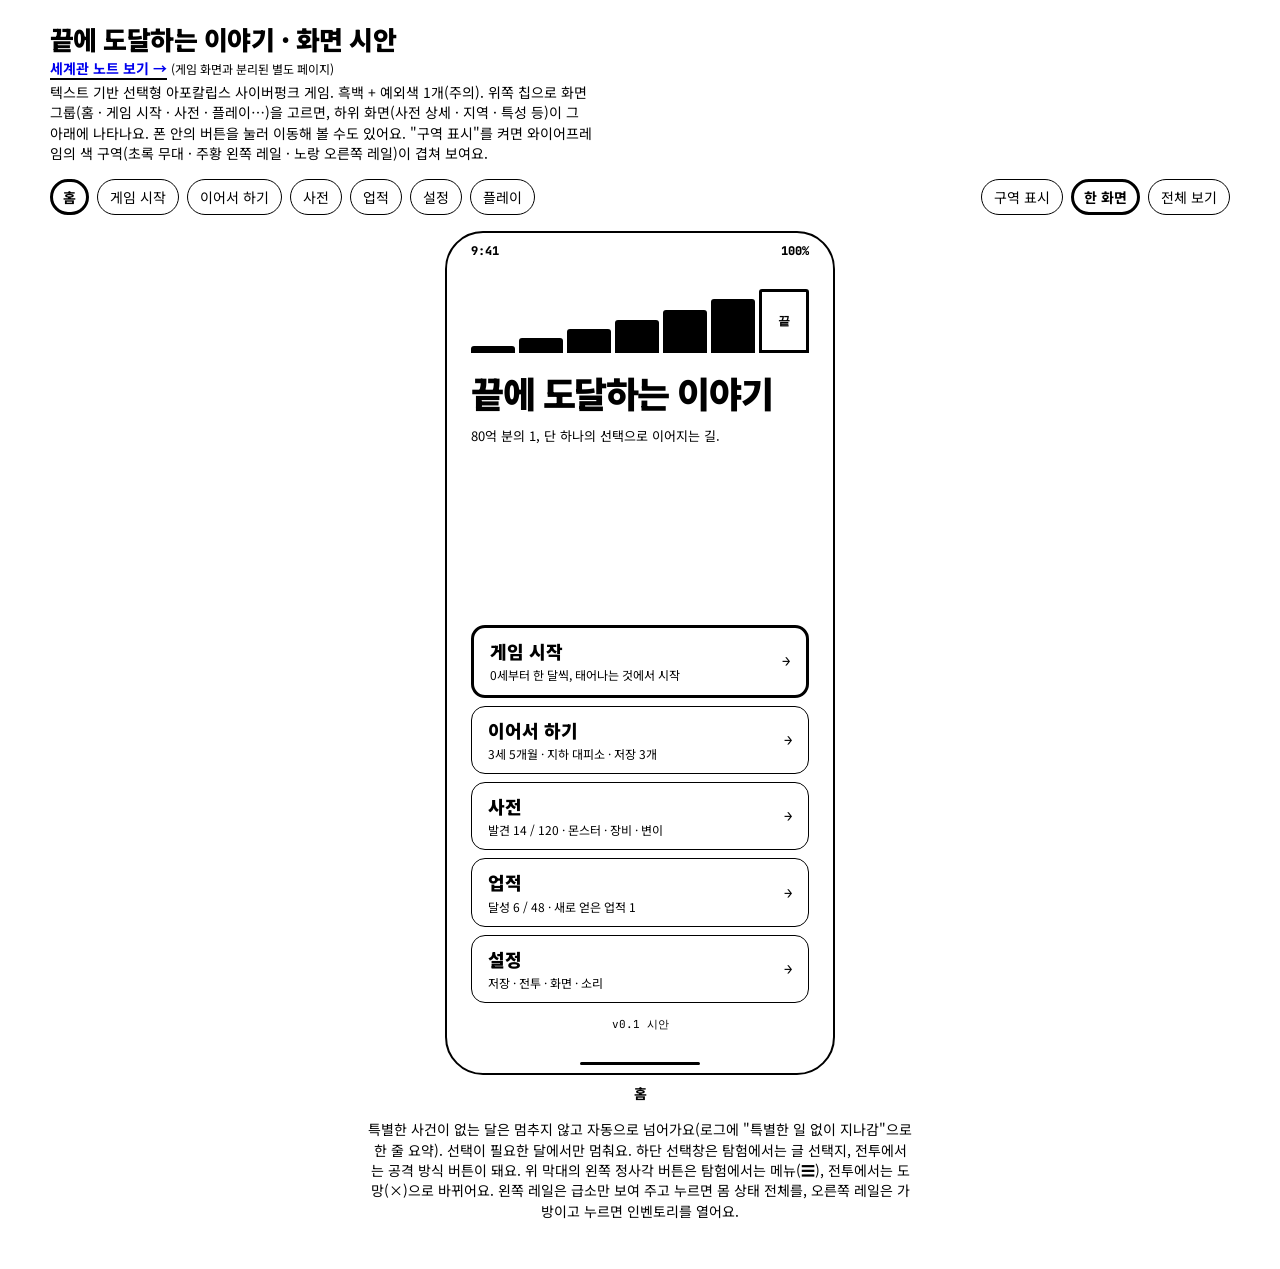
==== commit b1094639: "시안: 화면 칩을 그룹으로 묶고 하위 화면(사전 상세·지역·특성 등)은 그룹 선택 시 아래에 표시, 전체 보기에 그룹 제목 Co-Authored-By: Claude Sonnet 5" ====
--- a/mock/index.html
+++ b/mock/index.html
@@ -27,7 +27,15 @@
 .bar{display:flex;flex-wrap:wrap;gap:8px;align-items:center}
 .chip{font:inherit;color:var(--ink);background:var(--paper);border:1px solid var(--ink);border-radius:999px;padding:6px 12px;min-height:36px;cursor:pointer}
 .chip[aria-pressed="true"]{border-width:3px;padding:4px 10px;font-weight:700}
-.mode{display:flex;gap:8px;margin-left:auto}
+.mode{display:flex;gap:8px;margin-left:auto;flex:none;flex-wrap:wrap;justify-content:flex-end}
+#bar{align-items:flex-start}
+.chipcol{display:grid;gap:8px;flex:1 1 420px;min-width:0}
+.subbar{gap:6px;padding-left:2px}
+.subbar .subl{font-weight:400;font-size:14px;padding:0 2px}
+.subbar .chip{min-height:32px;font-size:13px;padding:4px 10px}
+.subbar .chip[aria-pressed="true"]{padding:2px 8px}
+.ghead{flex-basis:100%;margin:14px 0 0;font-size:15px;font-weight:900;border-bottom:2px solid var(--ink);padding-bottom:3px;display:flex;justify-content:space-between;align-items:baseline}
+.ghead small{font:800 12px var(--font-num)}
 .chip:focus-visible,.btn:focus-visible,.seg button:focus-visible,.menu-btn:focus-visible,.sq:focus-visible,.cell-b:focus-visible{outline:3px solid var(--ink);outline-offset:2px}
 .stage-wrap{display:flex;flex-wrap:wrap;gap:28px;justify-content:center;align-items:flex-start}
 figure{margin:0}
@@ -216,10 +224,13 @@
   <div class="head">
     <h1>끝에 도달하는 이야기 · 화면 시안</h1>
     <p style="margin:0"><a href="../world/" style="font-weight:700;border-bottom:2px solid #000;text-decoration:none">세계관 노트 보기 →</a> <span class="sub">(게임 화면과 분리된 별도 페이지)</span></p>
-    <p>텍스트 기반 선택형 아포칼립스 사이버펑크 게임. 흑백 + 예외색 1개(주의). 아래 칩으로 화면을 고르고, 폰 안의 버튼을 눌러 이동해 볼 수 있어요. "구역 표시"를 켜면 와이어프레임의 색 구역(초록 무대 · 주황 왼쪽 레일 · 노랑 오른쪽 레일)이 겹쳐 보여요.</p>
+    <p>텍스트 기반 선택형 아포칼립스 사이버펑크 게임. 흑백 + 예외색 1개(주의). 위쪽 칩으로 화면 그룹(홈 · 게임 시작 · 사전 · 플레이…)을 고르면, 하위 화면(사전 상세 · 지역 · 특성 등)이 그 아래에 나타나요. 폰 안의 버튼을 눌러 이동해 볼 수도 있어요. "구역 표시"를 켜면 와이어프레임의 색 구역(초록 무대 · 주황 왼쪽 레일 · 노랑 오른쪽 레일)이 겹쳐 보여요.</p>
   </div>
   <div class="bar" id="bar">
-    <div class="bar" id="chips"></div>
+    <div class="chipcol">
+      <div class="bar" id="chips"></div>
+      <div class="bar subbar" id="subchips" hidden></div>
+    </div>
     <div class="mode">
       <button class="chip" id="zonesBtn" aria-pressed="false">구역 표시</button>
       <button class="chip" id="oneBtn" aria-pressed="true">한 화면</button>
@@ -695,16 +706,33 @@
   <p class="note">특별한 사건이 없는 달은 멈추지 않고 자동으로 넘어가요(로그에 "특별한 일 없이 지나감"으로 한 줄 요약). 선택이 필요한 달에서만 멈춰요. 하단 선택창은 탐험에서는 글 선택지, 전투에서는 공격 방식 버튼이 돼요. 위 막대의 왼쪽 정사각 버튼은 탐험에서는 메뉴(☰), 전투에서는 도망(×)으로 바뀌어요. 왼쪽 레일은 급소만 보여 주고 누르면 몸 상태 전체를, 오른쪽 레일은 가방이고 누르면 인벤토리를 열어요.</p>
 </div>
 <script>
-const SCREENS = [['home','홈'],['create','게임 시작'],['regpick','지역 찾기 (새 창)'],['load','이어서 하기'],['dict','사전'],['dictd','사전 상세'],['dictr','사전 · 지역'],['dictt','사전 · 특성'],['ach','업적'],['set','설정'],['explore','탐험'],['battle','전투'],['body','몸 상태'],['inv','인벤토리'],['choice','선택 이벤트']];
+// 화면 그룹: 위쪽 칩은 그룹 단위, 하위 화면은 그룹을 골랐을 때만 아래에 나타난다.
+const GROUPS = [
+  ['home', '홈', [['home', '홈']]],
+  ['start', '게임 시작', [['create', '태어나기'], ['regpick', '지역 찾기 (새 창)']]],
+  ['load', '이어서 하기', [['load', '이어서 하기']]],
+  ['dict', '사전', [['dict', '목록 (몬스터)'], ['dictd', '상세'], ['dictr', '지역'], ['dictt', '특성']]],
+  ['ach', '업적', [['ach', '업적']]],
+  ['set', '설정', [['set', '설정']]],
+  ['play', '플레이', [['explore', '탐험'], ['battle', '전투'], ['body', '몸 상태'], ['inv', '인벤토리'], ['choice', '선택 이벤트']]]
+];
+const SCREENS = GROUPS.flatMap(g => g[2]);
+const groupOf = k => GROUPS.find(g => g[2].some(x => x[0] === k));
 const $ = id => document.getElementById(id);
 const cells = [...document.querySelectorAll('.cell')];
 let cur = (location.hash || '#home').slice(1), mode = 'one';
 if (!SCREENS.some(s => s[0] === cur)) cur = 'home';
 
-const chips = $('chips');
-SCREENS.forEach(([k, label]) => {
-  const b = document.createElement('button'); b.className = 'chip'; b.textContent = label; b.dataset.k = k;
-  b.onclick = () => go(k); chips.append(b);
+const chips = $('chips'), subchips = $('subchips');
+GROUPS.forEach(g => {
+  const b = document.createElement('button'); b.className = 'chip'; b.textContent = g[1]; b.dataset.g = g[0];
+  b.onclick = () => go(g[2][0][0]); chips.append(b);
+});
+// 전체 보기에서 그룹별 제목
+const heads = GROUPS.map(g => {
+  const h = document.createElement('h3'); h.className = 'ghead'; h.hidden = true;
+  h.innerHTML = g[1] + '<small>' + g[2].length + '화면</small>';
+  $('stage').insertBefore(h, cells.find(c => c.dataset.screen === g[2][0][0])); return h;
 });
 function fit() {
   const stage = $('stage'), avail = Math.min(stage.clientWidth || 390, 1180);
@@ -715,8 +743,19 @@
   });
 }
 function render() {
+  const g = groupOf(cur);
   cells.forEach(c => { c.hidden = mode === 'one' && c.dataset.screen !== cur; });
-  chips.querySelectorAll('.chip').forEach(b => b.setAttribute('aria-pressed', b.dataset.k === cur && mode === 'one'));
+  heads.forEach(h => { h.hidden = mode !== 'all'; });
+  chips.querySelectorAll('.chip').forEach(b => b.setAttribute('aria-pressed', mode === 'one' && b.dataset.g === g[0]));
+  const multi = mode === 'one' && g[2].length > 1;
+  subchips.hidden = !multi; subchips.textContent = '';
+  if (multi) {
+    const l = document.createElement('span'); l.className = 'subl'; l.textContent = 'ㄴ'; subchips.append(l);
+    g[2].forEach(([k, label]) => {
+      const b = document.createElement('button'); b.className = 'chip'; b.textContent = label; b.dataset.k = k;
+      b.setAttribute('aria-pressed', k === cur); b.onclick = () => go(k); subchips.append(b);
+    });
+  }
   $('oneBtn').setAttribute('aria-pressed', mode === 'one'); $('allBtn').setAttribute('aria-pressed', mode === 'all');
   fit();
 }
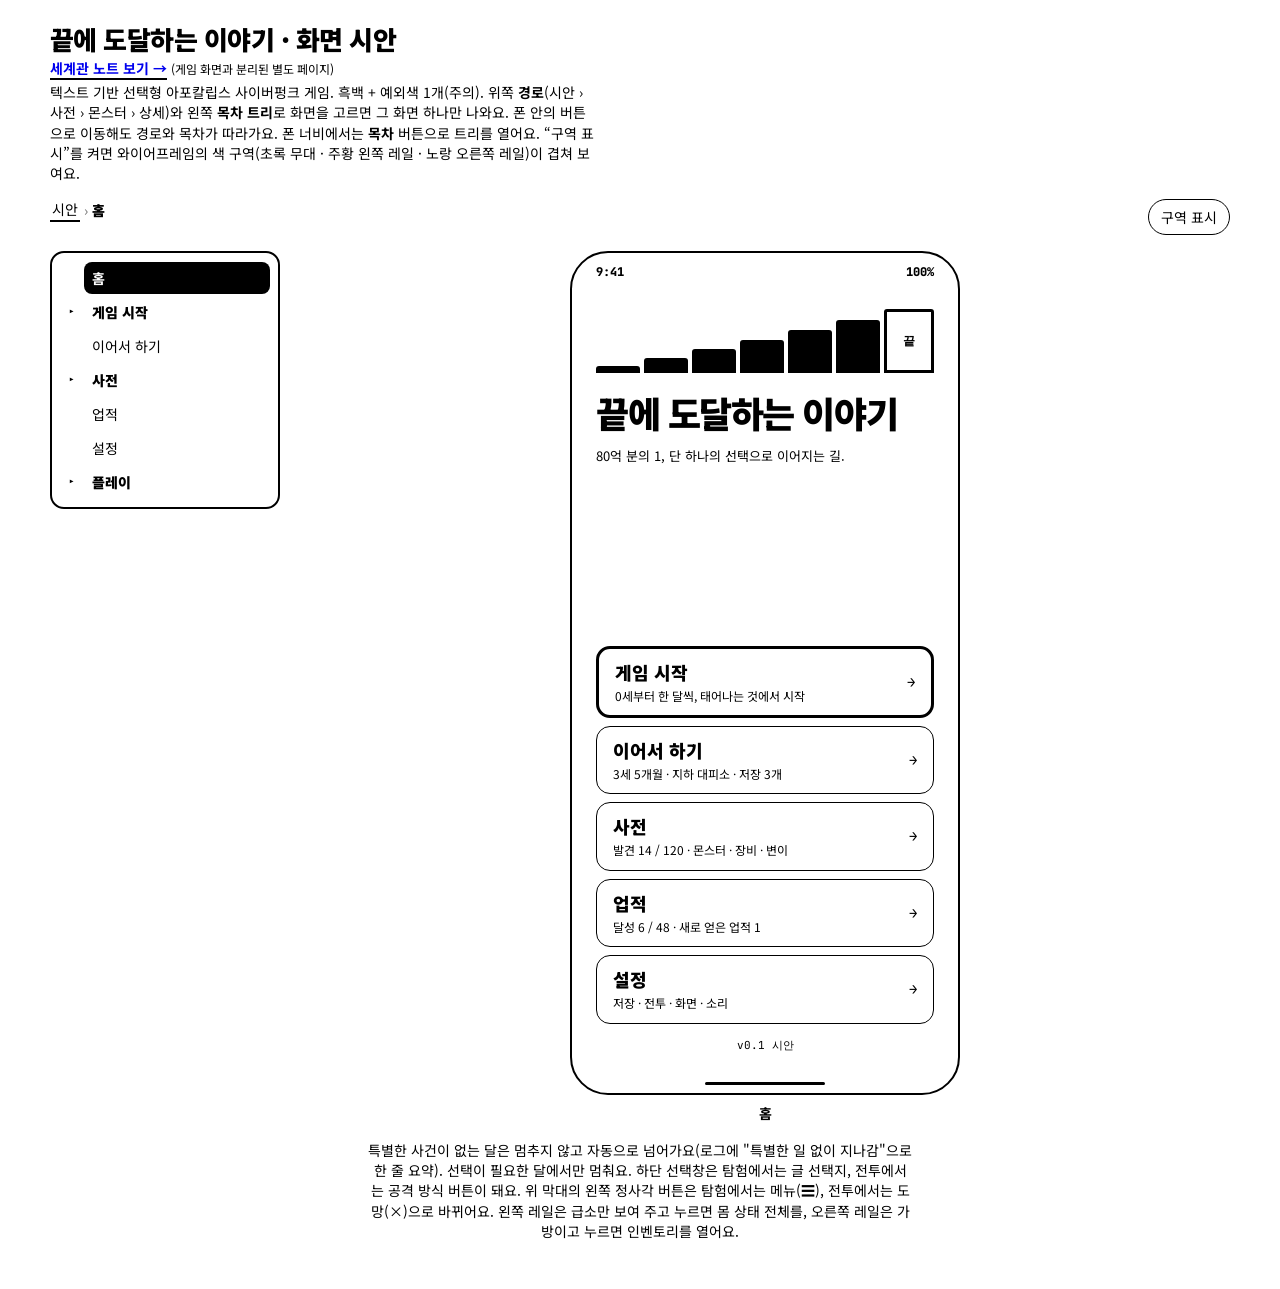
==== commit bd694c78: "화면 시안과 세계관 노트를 왼쪽 목차 트리 + 위 경로 구조로 변경, 노트에 페이지로 열기 추가 시안 기록실 선택: 바로가기 C, 본문 A, 큰 글 A, 노트 A  Co-Autho" ====
--- a/mock/index.html
+++ b/mock/index.html
@@ -28,14 +28,32 @@
 .chip{font:inherit;color:var(--ink);background:var(--paper);border:1px solid var(--ink);border-radius:999px;padding:6px 12px;min-height:36px;cursor:pointer}
 .chip[aria-pressed="true"]{border-width:3px;padding:4px 10px;font-weight:700}
 .mode{display:flex;gap:8px;margin-left:auto;flex:none;flex-wrap:wrap;justify-content:flex-end}
+.crumb{display:flex;gap:4px;align-items:center;flex-wrap:wrap;flex:1 1 220px;min-width:0;font-size:14px}
+.crumb button{font:inherit;color:var(--ink);background:none;border:0;border-bottom:2px solid var(--ink);padding:0 2px;cursor:pointer}
+.crumb i{font-style:normal;opacity:.55}
+.crumb b{font-weight:900}
+.shell{display:grid;grid-template-columns:230px minmax(0,1fr);gap:20px;align-items:start}
+.toc{position:sticky;top:12px;max-height:calc(100vh - 24px);overflow:auto;border:2px solid var(--ink);border-radius:14px;padding:8px;display:grid;gap:1px;align-content:start;font-size:14px}
+.toc ul{list-style:none;margin:0;padding:0 0 0 12px;border-left:1px solid var(--ink)}
+.toc>ul{padding-left:0;border:0}
+.toc li{margin:0}
+.toc .row{display:flex;align-items:center;gap:2px;min-height:34px}
+.toc button.t{font:inherit;color:var(--ink);background:none;border:0;border-radius:8px;padding:2px 8px;cursor:pointer;text-align:left;flex:1;min-height:32px}
+.toc button.t:hover{box-shadow:inset 0 0 0 1.5px var(--ink)}
+.toc button.t[aria-current="page"]{background:var(--ink);color:var(--paper);font-weight:700}
+.toc button.fold{font:800 12px var(--font-num);color:var(--ink);background:none;border:0;width:22px;min-height:32px;cursor:pointer;flex:none}
+.toc .grp>.row>button.t{font-weight:900}
+.toc button:focus-visible{outline:3px solid var(--ink);outline-offset:1px}
+#tocBtn{display:none}
+.main{min-width:0;display:grid;gap:16px}
+@media (max-width:900px){
+  .shell{grid-template-columns:minmax(0,1fr)}
+  #tocBtn{display:inline-flex;align-items:center}
+  .toc{display:none;position:static;max-height:60vh}
+  .toc.open{display:grid}
+}
 #bar{align-items:flex-start}
-.chipcol{display:grid;gap:8px;flex:1 1 420px;min-width:0}
-.subbar{gap:6px;padding-left:2px}
-.subbar .subl{font-weight:400;font-size:14px;padding:0 2px}
-.subbar .chip{min-height:32px;font-size:13px;padding:4px 10px}
-.subbar .chip[aria-pressed="true"]{padding:2px 8px}
-.ghead{flex-basis:100%;margin:14px 0 0;font-size:15px;font-weight:900;border-bottom:2px solid var(--ink);padding-bottom:3px;display:flex;justify-content:space-between;align-items:baseline}
-.ghead small{font:800 12px var(--font-num)}
+.slot2[data-go]:hover,.row2[data-go]:hover b{text-decoration:underline}
 .chip:focus-visible,.btn:focus-visible,.seg button:focus-visible,.menu-btn:focus-visible,.sq:focus-visible,.cell-b:focus-visible{outline:3px solid var(--ink);outline-offset:2px}
 .stage-wrap{display:flex;flex-wrap:wrap;gap:28px;justify-content:center;align-items:flex-start}
 figure{margin:0}
@@ -211,6 +229,12 @@
 .pts .mono{font-size:30px}
 input[type=range]{width:100%;accent-color:#000;margin:2px 0 6px}
 .empty2{text-align:center;padding:14px 0;border:1.5px dashed var(--ink);border-radius:10px;font-size:13px}
+.sumrow{display:grid;grid-template-columns:64px 1fr;gap:8px;align-items:center;padding:4px 0;border-bottom:1px solid var(--ink);min-height:40px}
+.sumrow b{font-size:13px}
+.pad2{padding:0 16px;flex:none}
+.cfoot .sub{font-size:12px}
+.btn.blocked{border-style:dashed}
+.cfoot .deny{animation:deny .3s}
 .slots{display:grid;gap:6px}
 .slot2{border:1.5px solid var(--ink);border-radius:12px;padding:8px 12px;display:flex;gap:10px;align-items:center}
 .slot2 .ph{width:44px;height:44px;flex:none}
@@ -224,19 +248,16 @@
   <div class="head">
     <h1>끝에 도달하는 이야기 · 화면 시안</h1>
     <p style="margin:0"><a href="../world/" style="font-weight:700;border-bottom:2px solid #000;text-decoration:none">세계관 노트 보기 →</a> <span class="sub">(게임 화면과 분리된 별도 페이지)</span></p>
-    <p>텍스트 기반 선택형 아포칼립스 사이버펑크 게임. 흑백 + 예외색 1개(주의). 위쪽 칩으로 화면 그룹(홈 · 게임 시작 · 사전 · 플레이…)을 고르면, 하위 화면(사전 상세 · 지역 · 특성 등)이 그 아래에 나타나요. 폰 안의 버튼을 눌러 이동해 볼 수도 있어요. "구역 표시"를 켜면 와이어프레임의 색 구역(초록 무대 · 주황 왼쪽 레일 · 노랑 오른쪽 레일)이 겹쳐 보여요.</p>
+    <p>텍스트 기반 선택형 아포칼립스 사이버펑크 게임. 흑백 + 예외색 1개(주의). 위쪽 <b>경로</b>(시안 › 사전 › 몬스터 › 상세)와 왼쪽 <b>목차 트리</b>로 화면을 고르면 그 화면 하나만 나와요. 폰 안의 버튼으로 이동해도 경로와 목차가 따라가요. 폰 너비에서는 <b>목차</b> 버튼으로 트리를 열어요. “구역 표시”를 켜면 와이어프레임의 색 구역(초록 무대 · 주황 왼쪽 레일 · 노랑 오른쪽 레일)이 겹쳐 보여요.</p>
   </div>
   <div class="bar" id="bar">
-    <div class="chipcol">
-      <div class="bar" id="chips"></div>
-      <div class="bar subbar" id="subchips" hidden></div>
-    </div>
-    <div class="mode">
-      <button class="chip" id="zonesBtn" aria-pressed="false">구역 표시</button>
-      <button class="chip" id="oneBtn" aria-pressed="true">한 화면</button>
-      <button class="chip" id="allBtn" aria-pressed="false">전체 보기</button>
-    </div>
+    <button class="chip" id="tocBtn" aria-expanded="false" aria-controls="toc">☰ 목차</button>
+    <nav class="crumb" id="crumb" aria-label="경로"></nav>
+    <div class="mode"><button class="chip" id="zonesBtn" aria-pressed="false">구역 표시</button></div>
   </div>
+  <div class="shell">
+    <nav class="toc" id="toc" aria-label="목차"></nav>
+    <div class="main">
   <div class="legend" id="legend"><span style="border-color:#22b14c">초록 · 무대(장면+글)</span><span style="border-color:#ff7f27">주황 · 왼쪽 레일(급소 → 몸 상태)</span><span style="border-color:#fff200">노랑 · 오른쪽 레일(인벤토리)</span><span style="border-color:#000;border-style:dashed">검정 · 위 막대 / 아래 선택창</span></div>
   <div class="stage-wrap" id="stage">
 
@@ -264,7 +285,7 @@
     <div class="status"><span>9:41</span><span>100%</span></div>
     <div class="screen">
       <div class="topbar"><button class="btn small" data-go="home">← 홈</button><h2>태어나기</h2></div>
-      <div class="seg ctabs" id="ctabs"><button aria-pressed="true" data-p="basic">기본</button><button aria-pressed="false" data-p="detail">세부 사항</button><button aria-pressed="false" data-p="traits">타고난 특성</button></div>
+      <div class="seg ctabs" id="ctabs"><button aria-pressed="true" data-p="basic">기본</button><button aria-pressed="false" data-p="custom">커스텀</button></div>
       <div class="scroll">
 
         <div data-panel="basic">
@@ -281,25 +302,31 @@
             <button class="opt" aria-pressed="false"><b>성인기부터 (18세)</b><small>성인이 될 때까지 성장한 뒤 멸망이 시작된다</small>
               <div class="mini"><span class="pre" style="width:100%"></span><span class="post" style="width:0%"></span></div><div class="ticks"><span>0세</span><span>3세</span><span>18세</span></div></button>
           </div>
-          <div class="sec"><span>태어날 지역</span><small>처음엔 랜덤</small></div>
-          <div class="seg" id="regMode"><button aria-pressed="true">랜덤</button><button aria-pressed="false">지정</button></div>
-          <div class="slot2" id="regRandom" style="margin-top:8px;border-width:3px"><div class="ph"><span>랜</span></div><div class="grow"><b>외곽 마을</b><small>이번에 뽑힌 지역</small><div class="req">집안·부모는 세부 사항에서</div></div><button class="btn small">다시 뽑기</button></div>
-          <div class="slot2" id="regSlot" style="margin-top:8px;border-width:3px;border-style:dashed" hidden><div class="ph"><span id="regIc">＋</span></div><div class="grow"><b id="regName">비어 있음</b><small id="regInfo">사전에 기록된 지역만 담을 수 있어요</small></div><button class="btn small" data-go="regpick" id="regFind">지역 찾기</button></div>
+          <div class="sec"><span>태어날 지역</span><small>기본은 랜덤</small></div>
+          <div class="slot2" style="border-width:3px"><div class="ph"><span>랜</span></div><div class="grow"><b>랜덤</b><small>태어나면 정해져요</small><div class="req">지역을 고르려면 커스텀 탭에서</div></div></div>
           <div class="sec"><span>시드</span><small>같은 시드 = 같은 이벤트·분기</small></div>
           <div class="field"><input value="K7-3F9A" aria-label="시드" placeholder="비우면 랜덤"><button class="btn small" style="min-height:44px">랜덤</button><button class="btn small" style="min-height:44px">복사</button></div>
           <p class="sub" style="margin:6px 0 0">시드를 넣으면 지역·집안·사건·분기가 정해진 대로 흘러가요. 시드를 공유해 같은 삶을 겪어 볼 수 있어요.</p>
-          <div class="lockline" style="margin-top:12px">부모·허기 같은 세부 요소는 <b>세부 사항</b>, 타고나는 특성은 <b>타고난 특성</b> 탭에서 정해요</div>
+          <div class="lockline" style="margin-top:12px">지역 지정 · 부모 · 허기 같은 세부 요소와 타고나는 특성은 <b>커스텀</b> 탭에서 정해요</div>
         </div>
 
-        <div data-panel="detail" hidden>
-          <p class="sub" style="margin:2px 0 0">건드리지 않은 항목은 랜덤(또는 시드)으로 정해져요.</p>
+
+        <div data-panel="custom" hidden>
+          <p class="sub" style="margin:2px 0 0">여기서만 정할 수 있어요. 건드리지 않은 항목은 랜덤(또는 시드)으로 정해져요.</p>
+          <div class="sec"><span>태어날 지역</span><small>랜덤 또는 지정</small></div>
+          <div class="seg" id="regMode"><button aria-pressed="true">랜덤</button><button aria-pressed="false">지정</button></div>
+          <div class="slot2" id="regRandom" style="margin-top:8px;border-width:3px"><div class="ph"><span>랜</span></div><div class="grow"><b>랜덤</b><small>태어나면 정해져요</small><div class="req">지정하면 사전에 기록된 지역만 고를 수 있어요</div></div></div>
+          <div class="slot2" id="regSlot" style="margin-top:8px;border-width:3px;border-style:dashed" hidden><div class="ph"><span id="regIc">＋</span></div><div class="grow"><b id="regName">비어 있음</b><small id="regInfo">사전에 기록된 지역만 담을 수 있어요</small></div><button class="btn small" data-go="regpick" id="regFind">지역 찾기</button></div>
+
           <div class="sec"><span>부모</span></div>
           <div class="row2"><span class="grow"><b>구성</b></span></div>
           <div class="seg"><button aria-pressed="true">랜덤</button><button aria-pressed="false">두 분</button><button aria-pressed="false">한 분</button><button aria-pressed="false">없음</button></div>
+          <p class="sub" style="margin:6px 0 0">한 분만 남는 경우, <b>어느 분이 남을지는 랜덤</b>이에요.</p>
           <div class="row2"><span class="grow"><b>몸 상태</b></span></div>
           <div class="seg"><button aria-pressed="true">랜덤</button><button aria-pressed="false">건강</button><button aria-pressed="false">병약</button><button aria-pressed="false">변이됨</button></div>
           <div class="row2"><span class="grow"><b>형제</b></span></div>
           <div class="seg"><button aria-pressed="true">랜덤</button><button aria-pressed="false">없음</button><button aria-pressed="false">1명</button><button aria-pressed="false">2명+</button></div>
+          <p class="sub" style="margin:6px 0 0">형제가 있어도 <b>나보다 손위인지 손아래인지, 몇째인지는 모른 채</b> 태어나요 (랜덤).</p>
           <div class="sec"><span>집안</span></div>
           <div class="row2"><span class="grow"><b>형편</b></span></div>
           <div class="seg"><button aria-pressed="true">랜덤</button><button aria-pressed="false">가난</button><button aria-pressed="false">보통</button><button aria-pressed="false">부유</button></div>
@@ -308,6 +335,19 @@
           <input type="range" id="hunger" min="0" max="100" value="20" aria-label="시작 허기">
           <div class="row2"><span class="grow"><b>돈</b></span><span class="mono" id="mv">120</span></div>
           <input type="range" id="money" min="0" max="500" step="10" value="120" aria-label="시작 돈">
+          <div class="sec"><span>타고난 특성</span><small>고르는 방식</small></div>
+          <div class="seg" id="traitMode"><button aria-pressed="false">랜덤</button><button aria-pressed="true">직접 선택</button></div>
+          <p class="sub" id="traitRandomNote" style="margin:8px 0 0" hidden>특성이 랜덤으로 붙어요. 이때는 점수를 계산하지 않아요.</p>
+          <div id="traitPick">
+            <div class="pts"><div><b>특성 점수</b><small>2점 이하로 맞추면 플레이할 수 있어요</small></div><span class="mono" id="ptsVal">0</span></div>
+            <div class="sub" id="ptsState" style="margin:6px 0 0;font-weight:700">✓ 시작할 수 있어요</div>
+            <div class="sec"><span>선택한 특성</span><small id="selCount">3개</small></div>
+            <div class="sumrow"><b>기본</b><div class="bar" id="sumBasic"></div></div>
+            <div class="sumrow"><b>긍정 +</b><div class="bar" id="sumPos"></div></div>
+            <div class="sumrow"><b>부정 −</b><div class="bar" id="sumNeg"></div></div>
+            <button class="btn block" style="margin-top:10px;min-height:48px" data-go="traitpick">특성 고르기 (새 창)</button>
+          </div>
+          <div class="lockline" style="margin-top:12px">기본 특성 외의 특성은 <b>랜덤으로 살아 보며 겪은 것만</b> 사전에 기록되고, 새 창에서 고를 수 있어요</div>
           <div class="sec"><span>타고난 몸</span><small>모두 원본으로 시작</small></div>
           <div class="tree">
             <details><summary><span>얼굴</span><span class="sub">5부위</span></summary><div class="part"><span class="grow">왼눈</span><span class="tag">원본</span></div><div class="part"><span class="grow">오른눈</span><span class="tag">원본</span></div><div class="part"><span class="grow">코</span><span class="tag">원본</span></div><div class="part"><span class="grow">입</span><span class="tag">원본</span></div><div class="part"><span class="grow">귀</span><span class="tag">원본</span></div></details>
@@ -315,31 +355,58 @@
             <details><summary><span>뼈</span><span class="sub">6부위</span></summary><div class="part"><span class="grow">두개골</span><span class="tag">원본</span></div><div class="part"><span class="grow">척추</span><span class="tag">원본</span></div><div class="part"><span class="grow">갈비뼈</span><span class="tag">원본</span></div><div class="part"><span class="grow">팔뼈</span><span class="tag">원본</span></div><div class="part"><span class="grow">다리뼈</span><span class="tag">원본</span></div><div class="part"><span class="grow">손발뼈</span><span class="tag">원본</span></div></details>
             <details><summary><span>몸통 · 팔 · 다리</span></summary><div class="part"><span class="grow">몸통</span><span class="tag">원본</span></div><div class="part"><span class="grow">왼팔 / 오른팔</span><span class="tag">원본</span></div><div class="part"><span class="grow">왼다리 / 오른다리</span><span class="tag">원본</span></div></details>
           </div>
-          <div class="lockline" style="margin-top:12px">세부 사항을 바꾸면 시드와 별개로 이 값이 우선돼요</div>
+          <div class="lockline" style="margin-top:12px">커스텀한 값은 시드보다 우선돼요</div>
         </div>
 
-        <div data-panel="traits" hidden>
-          <div class="sec"><span>고르는 방식</span></div>
-          <div class="seg" id="traitMode"><button aria-pressed="false">랜덤</button><button aria-pressed="true">직접 선택</button></div>
-          <p class="sub" id="traitRandomNote" style="margin:8px 0 0" hidden>특성이 랜덤으로 붙어요. 이때는 점수를 계산하지 않아요.</p>
-          <div id="traitPick">
-            <div class="pts"><div><b>남은 점수</b><small>긍정(+)은 점수를 쓰고, 부정(−)은 돌려줘요</small></div><span class="mono" id="ptsLeft">3</span></div>
-            <div class="sub mono" id="ptsMsg" style="margin:4px 0 0">부정 특성은 최대 2개 · 기본 특성은 최대 2개</div>
-            <div class="sec"><span>기본 특성</span><small>처음부터 사용 가능</small></div>
-            <div class="trs"><button class="tr" data-cost="0" data-kind="basic" aria-pressed="true"><span class="grow"><b>손재주</b><small>부품·수리 선택지</small></span><span class="tag">기본</span></button><button class="tr" data-cost="0" data-kind="basic" aria-pressed="false"><span class="grow"><b>눈썰미</b><small>숨은 물건을 찾기 쉬움</small></span><span class="tag">기본</span></button><button class="tr" data-cost="0" data-kind="basic" aria-pressed="false"><span class="grow"><b>끈기</b><small>허기를 조금 더 버팀</small></span><span class="tag">기본</span></button></div>
-            <div class="sec"><span>긍정 특성 +</span><small>사전에 기록된 것만 · 3/6</small></div>
-            <div class="trs"><button class="tr" data-cost="1" data-kind="pos" aria-pressed="true"><span class="grow"><b>야간 시야</b><small>밤·지하에서 선택지가 열림</small></span><span class="tag k">+1</span></button><button class="tr" data-cost="1" data-kind="pos" aria-pressed="false"><span class="grow"><b>튼튼한 위장</b><small>허기가 천천히 참</small></span><span class="tag k">+1</span></button><button class="tr" data-cost="1" data-kind="pos" aria-pressed="false"><span class="grow"><b>말발</b><small>거래·설득 선택지</small></span><span class="tag k">+1</span></button><button class="tr" disabled><span class="grow"><b>???</b><small>랜덤에서 겪으면 사전에 추가돼요</small></span><span class="tag">+?</span></button><button class="tr" disabled><span class="grow"><b>???</b><small>랜덤에서 겪으면 사전에 추가돼요</small></span><span class="tag">+?</span></button><button class="tr" disabled><span class="grow"><b>???</b><small>랜덤에서 겪으면 사전에 추가돼요</small></span><span class="tag">+?</span></button></div>
-            <div class="sec"><span>부정 특성 −</span><small>사전에 기록된 것만 · 2/5</small></div>
-            <div class="trs"><button class="tr" data-cost="-1" data-kind="neg" aria-pressed="true"><span class="grow"><b>약한 체질</b><small>병·침식에 취약</small></span><span class="tag">−1</span></button><button class="tr" data-cost="-1" data-kind="neg" aria-pressed="false"><span class="grow"><b>겁쟁이</b><small>전투 선택 시간 −2초</small></span><span class="tag">−1</span></button><button class="tr" disabled><span class="grow"><b>???</b><small>랜덤에서 겪으면 사전에 추가돼요</small></span><span class="tag">−?</span></button><button class="tr" disabled><span class="grow"><b>???</b><small>랜덤에서 겪으면 사전에 추가돼요</small></span><span class="tag">−?</span></button><button class="tr" disabled><span class="grow"><b>???</b><small>랜덤에서 겪으면 사전에 추가돼요</small></span><span class="tag">−?</span></button></div>
-          </div>
-          <div class="lockline" style="margin-top:12px">기본 특성 외의 특성은 <b>랜덤으로 살아 보며 겪은 것만</b> 사전에 기록되고, 여기서 쓸 수 있어요</div>
+      </div>
+      <div class="cfoot"><button class="btn primary block" id="startBtn" style="min-height:52px">태어나기</button><div class="sub" id="startMsg" style="text-align:center;margin-top:6px;font-weight:700" hidden></div></div>
+    </div>
+    <div class="gesture"><i></i></div>
+  </div></div></div><figcaption>게임 시작 · 태어나기 (기본 / 커스텀)</figcaption></figure>
+
+  <figure class="cell" data-screen="regpick"><div class="slot"><div class="phone-scale"><div class="phone">
+    <div class="status"><span>9:41</span><span>100%</span></div>
+    <div class="screen">
+      <div class="topbar"><button class="btn small" data-go="create">← 돌아가기</button><h2>지역 찾기</h2><span class="tag">새 창</span></div>
+      <div class="scroll">
+        <div class="field"><input id="rq" type="search" placeholder="지역 이름·특징 검색 (예: 안전, 마을)" autocomplete="off"></div>
+        <p class="sub" style="margin:8px 0 0">사전에 기록된 지역만 나와요. <b>담기</b>를 누르면 태어날 지역이 그곳으로 확정돼요.</p>
+        <div class="sec"><span>다녀간 지역</span><small id="rcount">3곳</small></div>
+        <div id="rlist"><div class="slot2 rrow" data-q="지하 대피소 방문 2회 · 첫 방문 0세  안전   좁음 " style="margin-bottom:6px"><div class="ph"><span>대</span></div><div class="grow"><b>지하 대피소</b><small>방문 2회 · 첫 방문 0세</small><div class="req"><span class="tag">안전</span> <span class="tag">좁음</span></div></div><button class="btn small" data-pick="지하 대피소" data-ic="대" data-info="방문 2회 · 첫 방문 0세">담기</button></div><div class="slot2 rrow" data-q="외곽 마을 방문 1회 · 첫 방문 7세  거래   마을 " style="margin-bottom:6px"><div class="ph"><span>마</span></div><div class="grow"><b>외곽 마을</b><small>방문 1회 · 첫 방문 7세</small><div class="req"><span class="tag">거래</span> <span class="tag">마을</span></div></div><button class="btn small" data-pick="외곽 마을" data-ic="마" data-info="방문 1회 · 첫 방문 7세">담기</button></div><div class="slot2 rrow" data-q="낡은 검문소 방문 1회 · 첫 방문 17세  단말기   거래소 " style="margin-bottom:6px"><div class="ph"><span>검</span></div><div class="grow"><b>낡은 검문소</b><small>방문 1회 · 첫 방문 17세</small><div class="req"><span class="tag">단말기</span> <span class="tag">거래소</span></div></div><button class="btn small" data-pick="낡은 검문소" data-ic="검" data-info="방문 1회 · 첫 방문 17세">담기</button></div></div>
+        <div class="empty2" id="rempty" hidden>검색 결과가 없어요</div>
+        <div class="sec"><span>아직 가 보지 못한 곳</span><small>5곳</small></div>
+        <div class="row2"><div class="ph" style="width:44px;height:44px"><span>?</span></div><div class="grow"><b>???</b><small>랜덤으로 다녀가면 기록돼요</small></div><span class="tag">잠김</span></div>
+        <div class="row2"><div class="ph" style="width:44px;height:44px"><span>?</span></div><div class="grow"><b>???</b><small>랜덤으로 다녀가면 기록돼요</small></div><span class="tag">잠김</span></div>
+      </div>
+    </div>
+    <div class="gesture"><i></i></div>
+  </div></div></div><figcaption>지역 찾기 (새 창 · 사전에서 검색해 담기)</figcaption></figure>
+
+  <figure class="cell" data-screen="traitpick"><div class="slot"><div class="phone-scale"><div class="phone">
+    <div class="status"><span>9:41</span><span>100%</span></div>
+    <div class="screen">
+      <div class="topbar"><button class="btn small" data-go="create">← 돌아가기</button><h2>특성 고르기</h2><span class="tag">새 창</span></div>
+      <div class="pad2"><div class="pts" style="margin-top:0"><div><b>특성 점수</b><small>고르는 데 제한은 없어요 · 2점 이하로 맞추면 플레이할 수 있어요</small></div><span class="mono" id="ptsWin">0</span></div>
+      <div class="sub" id="ptsWinState" style="margin:6px 0 8px;font-weight:700">✓ 시작할 수 있어요</div></div>
+      <div class="seg ctabs" id="ttabs"><button aria-pressed="true" data-tp="basic">기본</button><button aria-pressed="false" data-tp="pos">긍정 +</button><button aria-pressed="false" data-tp="neg">부정 −</button></div>
+      <div class="scroll">
+        <div data-tpanel="basic">
+          <div class="sec"><span>기본 특성</span><small>처음부터 사용 가능</small></div>
+          <div class="trs"><button class="tr" data-cost="0" data-kind="basic" aria-pressed="true"><span class="grow"><b>손재주</b><small>부품·수리 선택지</small></span><span class="tag">기본</span></button><button class="tr" data-cost="0" data-kind="basic" aria-pressed="false"><span class="grow"><b>눈썰미</b><small>숨은 물건을 찾기 쉬움</small></span><span class="tag">기본</span></button><button class="tr" data-cost="0" data-kind="basic" aria-pressed="false"><span class="grow"><b>끈기</b><small>허기를 조금 더 버팀</small></span><span class="tag">기본</span></button></div>
         </div>
-
-      </div>
-      <div class="cfoot"><button class="btn primary block" style="min-height:52px" data-go="explore">태어나기</button></div>
-    </div>
-    <div class="gesture"><i></i></div>
-  </div></div></div><figcaption>게임 시작 · 태어나기 (기본 / 세부 사항 / 타고난 특성)</figcaption></figure>
+        <div data-tpanel="pos" hidden>
+          <div class="sec"><span>긍정 목록 +</span><small>사전에 기록된 것만 · 점수가 올라요</small></div>
+          <div class="trs"><button class="tr" data-cost="1" data-kind="pos" aria-pressed="true"><span class="grow"><b>야간 시야</b><small>밤·지하에서 선택지가 열림</small></span><span class="tag k">+1</span></button><button class="tr" data-cost="1" data-kind="pos" aria-pressed="false"><span class="grow"><b>튼튼한 위장</b><small>허기가 천천히 참</small></span><span class="tag k">+1</span></button><button class="tr" data-cost="1" data-kind="pos" aria-pressed="false"><span class="grow"><b>말발</b><small>거래·설득 선택지</small></span><span class="tag k">+1</span></button><button class="tr" disabled><span class="grow"><b>???</b><small>랜덤에서 겪으면 사전에 추가돼요</small></span><span class="tag">+?</span></button><button class="tr" disabled><span class="grow"><b>???</b><small>랜덤에서 겪으면 사전에 추가돼요</small></span><span class="tag">+?</span></button><button class="tr" disabled><span class="grow"><b>???</b><small>랜덤에서 겪으면 사전에 추가돼요</small></span><span class="tag">+?</span></button></div>
+        </div>
+        <div data-tpanel="neg" hidden>
+          <div class="sec"><span>부정 목록 −</span><small>사전에 기록된 것만 · 점수가 내려가요</small></div>
+          <div class="trs"><button class="tr" data-cost="-1" data-kind="neg" aria-pressed="true"><span class="grow"><b>약한 체질</b><small>병·침식에 취약</small></span><span class="tag">−1</span></button><button class="tr" data-cost="-1" data-kind="neg" aria-pressed="false"><span class="grow"><b>겁쟁이</b><small>전투 선택 시간 −2초</small></span><span class="tag">−1</span></button><button class="tr" disabled><span class="grow"><b>???</b><small>랜덤에서 겪으면 사전에 추가돼요</small></span><span class="tag">−?</span></button><button class="tr" disabled><span class="grow"><b>???</b><small>랜덤에서 겪으면 사전에 추가돼요</small></span><span class="tag">−?</span></button><button class="tr" disabled><span class="grow"><b>???</b><small>랜덤에서 겪으면 사전에 추가돼요</small></span><span class="tag">−?</span></button></div>
+        </div>
+      </div>
+      <div class="cfoot"><button class="btn primary block" style="min-height:52px" data-go="create">적용하고 돌아가기</button></div>
+    </div>
+    <div class="gesture"><i></i></div>
+  </div></div></div><figcaption>특성 고르기 (새 창 · 긍정/부정 목록에서 골라 넣기)</figcaption></figure>
 
   <!-- 3. 이어서 하기 -->
   <figure class="cell" data-screen="load"><div class="slot"><div class="phone-scale"><div class="phone">
@@ -368,17 +435,17 @@
     <div class="screen">
       <div class="topbar"><button class="btn small" data-go="home">← 홈</button><h2>사전</h2><span class="sub mono">14/120</span></div>
       <div class="scroll">
-        <div class="seg"><button aria-pressed="true">몬스터</button><button aria-pressed="false">장비</button><button aria-pressed="false">변이</button><button aria-pressed="false" data-go="dictr">지역</button><button aria-pressed="false" data-go="dictt">특성</button></div>
+        <div class="seg"><button aria-pressed="true">몬스터</button><button aria-pressed="false" data-go="dictg">장비</button><button aria-pressed="false" data-go="dictm">변이</button><button aria-pressed="false" data-go="dictr">지역</button><button aria-pressed="false" data-go="dictt">특성</button></div>
         <div class="field" style="margin-top:8px"><input placeholder="이름 검색"></div>
         <div class="sec"><span>기본</span><small>발견 4 / 6</small></div>
         <div class="row2" data-go="dictd" style="cursor:pointer"><div class="ph" style="width:44px;height:44px"><span>고</span></div><div class="grow"><b>고블린</b><small>처치 12 · 약점 불</small></div><span class="tag">발견</span></div>
-        <div class="row2"><div class="ph" style="width:44px;height:44px"><span>트</span></div><div class="grow"><b>트롤</b><small>처치 2 · 재생</small></div><span class="tag">발견</span></div>
-        <div class="row2"><div class="ph" style="width:44px;height:44px"><span>오</span></div><div class="grow"><b>오크</b><small>처치 5</small></div><span class="tag">발견</span></div>
-        <div class="row2"><div class="ph" style="width:44px;height:44px"><span>슬</span></div><div class="grow"><b>슬라임</b><small>처치 1</small></div><span class="tag w">새로움</span></div>
+        <div class="row2" data-go="dictd" style="cursor:pointer"><div class="ph" style="width:44px;height:44px"><span>트</span></div><div class="grow"><b>트롤</b><small>처치 2 · 재생</small></div><span class="tag">발견</span></div>
+        <div class="row2" data-go="dictd" style="cursor:pointer"><div class="ph" style="width:44px;height:44px"><span>오</span></div><div class="grow"><b>오크</b><small>처치 5</small></div><span class="tag">발견</span></div>
+        <div class="row2" data-go="dictd" style="cursor:pointer"><div class="ph" style="width:44px;height:44px"><span>슬</span></div><div class="grow"><b>슬라임</b><small>처치 1</small></div><span class="tag w">새로움</span></div>
         <div class="row2"><div class="ph" style="width:44px;height:44px"><span>?</span></div><div class="grow"><b>???</b><small>아직 만나지 못했다</small></div><span class="tag">미발견</span></div>
         <div class="row2"><div class="ph" style="width:44px;height:44px"><span>?</span></div><div class="grow"><b>???</b><small>아직 만나지 못했다</small></div><span class="tag">미발견</span></div>
         <div class="sec"><span>변종 · 신종</span><small>발견 2 / 30</small></div>
-        <div class="row2"><div class="ph" style="width:44px;height:44px"><span>침</span></div><div class="grow"><b>침식된 고블린</b><small>침식 · 처치 3</small></div><span class="tag">발견</span></div>
+        <div class="row2" data-go="dictd" style="cursor:pointer"><div class="ph" style="width:44px;height:44px"><span>침</span></div><div class="grow"><b>침식된 고블린</b><small>침식 · 처치 3</small></div><span class="tag">발견</span></div>
         <div class="lockline" style="margin-top:12px">사전은 기기에 영구 저장돼요 · 백업은 설정 &gt; 저장</div>
       </div>
     </div>
@@ -409,15 +476,92 @@
   </div></div></div><figcaption>사전 · 상세</figcaption></figure>
 
   <!-- 6. 설정 -->
+  <figure class="cell" data-screen="dictg"><div class="slot"><div class="phone-scale"><div class="phone">
+    <div class="status"><span>9:41</span><span>100%</span></div>
+    <div class="screen">
+      <div class="topbar"><button class="btn small" data-go="home">← 홈</button><h2>사전</h2><span class="sub mono">장비 9/30</span></div>
+      <div class="scroll">
+        <div class="seg"><button aria-pressed="false" data-go="dict">몬스터</button><button aria-pressed="true">장비</button><button aria-pressed="false" data-go="dictm">변이</button><button aria-pressed="false" data-go="dictr">지역</button><button aria-pressed="false" data-go="dictt">특성</button></div>
+        <div class="field" style="margin-top:8px"><input placeholder="이름 검색"></div>
+        <div class="sec"><span>무기</span><small>발견 3 / 8</small></div><div class="row2" data-go="dictgd" style="cursor:pointer"><div class="ph" style="width:44px;height:44px"><span>파</span></div><div class="grow"><b>쇠파이프</b><small>근접 · 공격 +2</small></div><span class="tag">발견</span></div><div class="row2" data-go="dictgd" style="cursor:pointer"><div class="ph" style="width:44px;height:44px"><span>단</span></div><div class="grow"><b>녹슨 단검</b><small>근접 · 빠름</small></div><span class="tag">발견</span></div><div class="row2" data-go="dictgd" style="cursor:pointer"><div class="ph" style="width:44px;height:44px"><span>석</span></div><div class="grow"><b>석궁</b><small>원거리 · 볼트 필요</small></div><span class="tag w">새로움</span></div><div class="row2"><div class="ph" style="width:44px;height:44px"><span>?</span></div><div class="grow"><b>???</b><small>아직 얻지 못했다</small></div><span class="tag">미발견</span></div>
+        <div class="sec"><span>이식형 무기</span><small>발견 1 / 5</small></div><div class="row2" data-go="dictgd" style="cursor:pointer"><div class="ph" style="width:44px;height:44px"><span>뼈</span></div><div class="grow"><b>뼈 가시 이식체</b><small>이식 수술 필요</small></div><span class="tag">발견</span></div><div class="row2"><div class="ph" style="width:44px;height:44px"><span>?</span></div><div class="grow"><b>???</b><small>아직 얻지 못했다</small></div><span class="tag">미발견</span></div>
+        <div class="sec"><span>대체형 무기</span><small>발견 1 / 5</small></div><div class="row2" data-go="dictgd" style="cursor:pointer"><div class="ph" style="width:44px;height:44px"><span>의</span></div><div class="grow"><b>기계 의수</b><small>오른팔 대체 · 충격</small></div><span class="tag">발견</span></div><div class="row2"><div class="ph" style="width:44px;height:44px"><span>?</span></div><div class="grow"><b>???</b><small>아직 얻지 못했다</small></div><span class="tag">미발견</span></div>
+        <div class="sec"><span>소모 · 재료</span><small>발견 3 / 12</small></div><div class="row2" data-go="dictgd" style="cursor:pointer"><div class="ph" style="width:44px;height:44px"><span>통</span></div><div class="grow"><b>통조림</b><small>허기 −30</small></div><span class="tag">발견</span></div><div class="row2" data-go="dictgd" style="cursor:pointer"><div class="ph" style="width:44px;height:44px"><span>붕</span></div><div class="grow"><b>붕대</b><small>출혈을 멈춘다</small></div><span class="tag">발견</span></div><div class="row2" data-go="dictgd" style="cursor:pointer"><div class="ph" style="width:44px;height:44px"><span>부</span></div><div class="grow"><b>부품</b><small>대체·창조 변이에 쓰는 재료</small></div><span class="tag">발견</span></div>
+        <div class="lockline" style="margin-top:12px">사전은 기기에 영구 저장돼요 · 백업은 설정 &gt; 저장</div>
+      </div>
+    </div>
+    <div class="gesture"><i></i></div>
+  </div></div></div><figcaption>사전 · 장비 목록</figcaption></figure>
+
+  <figure class="cell" data-screen="dictgd"><div class="slot"><div class="phone-scale"><div class="phone">
+    <div class="status"><span>9:41</span><span>100%</span></div>
+    <div class="screen">
+      <div class="topbar"><button class="btn small" data-go="dictg">← 목록</button><h2>쇠파이프</h2><span class="tag k">무기</span></div>
+      <div class="scroll">
+        <div class="ph" style="height:180px"><span>도트 이미지 32×32</span></div>
+        <div class="sec"><span>정보</span></div><div class="row2"><span class="grow">종류</span><span class="mono">무기 · 근접</span></div><div class="row2"><span class="grow">공격</span><span class="mono">+2</span></div><div class="row2"><span class="grow">내구</span><span class="mono">12 / 12</span></div><div class="row2"><span class="grow">속도</span><span class="mono">보통</span></div><div class="row2"><span class="grow">전투 방식</span><span class="mono">근접</span></div>
+        <div class="sec"><span>설명</span></div>
+        <p style="margin:6px 0">폐허의 건물에서 뜯어낸 녹슨 배관. 무겁고 투박하지만 급소를 노리지 않아도 충분히 아프다.</p>
+        <div class="sec"><span>얻는 곳</span></div>
+        <div class="bar"><span class="tag">폐허 건물</span><span class="tag">고철상</span><span class="tag">고블린 드롭</span></div>
+        <div class="sec"><span>기록</span></div><div class="row2"><span class="grow">처음 입수</span><span class="mono">11세 3개월 · 외곽 마을</span></div><div class="row2"><span class="grow">사용 횟수</span><span class="mono">24</span></div><div class="row2"><span class="grow">처치</span><span class="mono">12</span></div>
+        <div class="sec"><span>관련</span></div>
+        <div class="bar"><span class="tag">특성 · 손재주</span><span class="tag">몬스터 · 고블린</span></div>
+        <div class="lockline" style="margin-top:12px">장비 이미지는 make_tool의 픽셀 스튜디오로 그려 넣을 수 있어요</div>
+      </div>
+    </div>
+    <div class="gesture"><i></i></div>
+  </div></div></div><figcaption>사전 · 장비 상세</figcaption></figure>
+
+  <figure class="cell" data-screen="dictm"><div class="slot"><div class="phone-scale"><div class="phone">
+    <div class="status"><span>9:41</span><span>100%</span></div>
+    <div class="screen">
+      <div class="topbar"><button class="btn small" data-go="home">← 홈</button><h2>사전</h2><span class="sub mono">변이 5/40</span></div>
+      <div class="scroll">
+        <div class="seg"><button aria-pressed="false" data-go="dict">몬스터</button><button aria-pressed="false" data-go="dictg">장비</button><button aria-pressed="true">변이</button><button aria-pressed="false" data-go="dictr">지역</button><button aria-pressed="false" data-go="dictt">특성</button></div>
+        <div class="field" style="margin-top:8px"><input placeholder="이름·부위 검색"></div>
+        <div class="sec"><span>침식</span><small>발견 2 / 10</small></div><div class="row2" data-go="dictmd" style="cursor:pointer"><div class="ph" style="width:44px;height:44px"><span>폐</span></div><div class="grow"><b>폐 침식</b><small>숨이 쌕쌕거린다</small></div><span class="tag">장기</span></div><div class="row2" data-go="dictmd" style="cursor:pointer"><div class="ph" style="width:44px;height:44px"><span>갈</span></div><div class="grow"><b>갈비뼈 침식</b><small>쉽게 부러진다</small></div><span class="tag">뼈</span></div>
+        <div class="sec"><span>감염</span><small>발견 1 / 10</small></div><div class="row2" data-go="dictmd" style="cursor:pointer"><div class="ph" style="width:44px;height:44px"><span>눈</span></div><div class="grow"><b>장기 감염 · 밤눈</b><small>어둠이 잘 보인다</small></div><span class="tag">장기</span></div>
+        <div class="sec"><span>대체</span><small>발견 2 / 10</small></div><div class="row2" data-go="dictmd" style="cursor:pointer"><div class="ph" style="width:44px;height:44px"><span>심</span></div><div class="grow"><b>인공 심장</b><small>내구가 생긴다 · 허기 +1</small></div><span class="tag">심장</span></div><div class="row2" data-go="dictmd" style="cursor:pointer"><div class="ph" style="width:44px;height:44px"><span>의</span></div><div class="grow"><b>기계 의수</b><small>오른팔 대체 · 충격</small></div><span class="tag">팔</span></div>
+        <div class="sec"><span>창조</span><small>발견 0 / 10</small></div><div class="row2"><div class="ph" style="width:44px;height:44px"><span>?</span></div><div class="grow"><b>???</b><small>아직 겪지 못했다</small></div><span class="tag">미발견</span></div><div class="row2"><div class="ph" style="width:44px;height:44px"><span>?</span></div><div class="grow"><b>???</b><small>아직 겪지 못했다</small></div><span class="tag">미발견</span></div>
+        <div class="lockline" style="margin-top:12px">변이는 얼굴 · 몸통 · 심장 · 장기 · 뼈 · 팔 · 다리 모든 부위에서 일어나요</div>
+      </div>
+    </div>
+    <div class="gesture"><i></i></div>
+  </div></div></div><figcaption>사전 · 변이 목록</figcaption></figure>
+
+  <figure class="cell" data-screen="dictmd"><div class="slot"><div class="phone-scale"><div class="phone">
+    <div class="status"><span>9:41</span><span>100%</span></div>
+    <div class="screen">
+      <div class="topbar"><button class="btn small" data-go="dictm">← 목록</button><h2>인공 심장</h2><span class="tag k">대체</span></div>
+      <div class="scroll">
+        <div class="ph" style="height:180px"><span>부위 이미지</span></div>
+        <div class="sec"><span>정보</span></div><div class="row2"><span class="grow">변이 종류</span><span class="mono">대체</span></div><div class="row2"><span class="grow">부위</span><span class="mono">심장 (급소)</span></div><div class="row2"><span class="grow">내구</span><span class="mono">9 / 12</span></div><div class="row2"><span class="grow">허기</span><span class="mono">+1 / 달</span></div>
+        <div class="sec"><span>효과</span></div>
+        <div class="row2"><span class="grow">원본보다 오래 버틴다</span><span class="tag">+</span></div>
+        <div class="row2"><span class="grow">정비(부품)가 필요하다</span><span class="tag">−</span></div>
+        <div class="row2"><span class="grow">허기가 더 빨리 찬다</span><span class="tag">−</span></div>
+        <div class="sec"><span>설명</span></div>
+        <p style="margin:6px 0">폐허의 의체 기술로 만든 기계 심장. 몸이 버티는 한계를 늘려 주지만, 멈추면 끝이다. 그래서 정비와 부품이 곧 목숨값이다.</p>
+        <div class="sec"><span>발생 조건</span></div>
+        <div class="bar"><span class="tag">부품 10 이상</span><span class="tag">이식 수술</span><span class="tag">심장 손상</span></div>
+        <div class="sec"><span>기록</span></div><div class="row2"><span class="grow">겪은 횟수</span><span class="mono">1</span></div><div class="row2"><span class="grow">처음 겪은 때</span><span class="mono">14세 6개월 · 폐허 도시 외곽</span></div>
+        <div class="sec"><span>관련</span></div>
+        <div class="bar"><span class="tag">특성 · 튼튼한 위장</span><span class="tag">장비 · 부품</span></div>
+      </div>
+    </div>
+    <div class="gesture"><i></i></div>
+  </div></div></div><figcaption>사전 · 변이 상세</figcaption></figure>
+
   <figure class="cell" data-screen="dictr"><div class="slot"><div class="phone-scale"><div class="phone">
     <div class="status"><span>9:41</span><span>100%</span></div>
     <div class="screen">
       <div class="topbar"><button class="btn small" data-go="home">← 홈</button><h2>사전</h2><span class="sub mono">지역 3/8</span></div>
       <div class="scroll">
-        <div class="seg"><button aria-pressed="false" data-go="dict">몬스터</button><button aria-pressed="false">장비</button><button aria-pressed="false">변이</button><button aria-pressed="true">지역</button><button aria-pressed="false" data-go="dictt">특성</button></div>
-        <div class="lockline" style="margin-top:10px">다녀간 지역이 여기에 기록돼요 · 태어나기의 <b>지정</b>에서 새 창으로 검색해 담으면 확정으로 태어날 수 있어요</div>
+        <div class="seg"><button aria-pressed="false" data-go="dict">몬스터</button><button aria-pressed="false" data-go="dictg">장비</button><button aria-pressed="false" data-go="dictm">변이</button><button aria-pressed="true">지역</button><button aria-pressed="false" data-go="dictt">특성</button></div>
+        <div class="lockline" style="margin-top:10px">다녀간 지역이 여기에 기록돼요 · <b>커스텀</b> 탭의 지역 <b>지정</b>에서 새 창으로 검색해 담으면 확정으로 태어날 수 있어요</div>
         <div class="sec"><span>다녀간 지역</span><small>3곳</small></div>
-        <div class="slot2" style="margin-bottom:6px"><div class="ph"><span>대</span></div><div class="grow"><b>지하 대피소</b><small>방문 2회 · 첫 방문 0세 · 최근 3세</small><div class="req"><span class="tag">안전</span> <span class="tag">좁음</span> <span class="tag">집안: 가난·보통</span></div></div><button class="btn small" data-go="create">여기서 태어나기</button></div><div class="slot2" style="margin-bottom:6px"><div class="ph"><span>마</span></div><div class="grow"><b>외곽 마을</b><small>방문 1회 · 첫 방문 7세</small><div class="req"><span class="tag">거래</span> <span class="tag w">새로움</span> <span class="tag">집안: 가난</span></div></div><button class="btn small" data-go="create">여기서 태어나기</button></div><div class="slot2" style="margin-bottom:6px"><div class="ph"><span>검</span></div><div class="grow"><b>낡은 검문소</b><small>방문 1회 · 첫 방문 17세</small><div class="req"><span class="tag">단말기</span> <span class="tag">집안: 보통·부유</span></div></div><button class="btn small" data-go="create">여기서 태어나기</button></div>
+        <div class="slot2" style="margin-bottom:6px"><div class="ph"><span>대</span></div><div class="grow" data-go="dictrd" style="cursor:pointer"><b>지하 대피소</b><small>방문 2회 · 첫 방문 0세 · 최근 3세</small><div class="req"><span class="tag">안전</span> <span class="tag">좁음</span> <span class="tag">집안: 가난·보통</span></div></div><button class="btn small" data-pick="지하 대피소" data-ic="대" data-info="방문 2회 · 첫 방문 0세">여기서 태어나기</button></div><div class="slot2" style="margin-bottom:6px"><div class="ph"><span>마</span></div><div class="grow" data-go="dictrd" style="cursor:pointer"><b>외곽 마을</b><small>방문 1회 · 첫 방문 7세</small><div class="req"><span class="tag">거래</span> <span class="tag w">새로움</span> <span class="tag">집안: 가난</span></div></div><button class="btn small" data-pick="외곽 마을" data-ic="마" data-info="방문 1회 · 첫 방문 7세">여기서 태어나기</button></div><div class="slot2" style="margin-bottom:6px"><div class="ph"><span>검</span></div><div class="grow" data-go="dictrd" style="cursor:pointer"><b>낡은 검문소</b><small>방문 1회 · 첫 방문 17세</small><div class="req"><span class="tag">단말기</span> <span class="tag">집안: 보통·부유</span></div></div><button class="btn small" data-pick="낡은 검문소" data-ic="검" data-info="방문 1회 · 첫 방문 17세">여기서 태어나기</button></div>
         <div class="sec"><span>아직 가 보지 못한 곳</span><small>5곳</small></div>
         <div class="row2"><div class="ph" style="width:44px;height:44px"><span>?</span></div><div class="grow"><b>???</b><small>다녀가면 기록돼요</small></div><span class="tag">미발견</span></div>
         <div class="row2"><div class="ph" style="width:44px;height:44px"><span>?</span></div><div class="grow"><b>???</b><small>다녀가면 기록돼요</small></div><span class="tag">미발견</span></div>
@@ -428,42 +572,67 @@
     <div class="gesture"><i></i></div>
   </div></div></div><figcaption>사전 · 지역 (다녀간 곳은 확정 출생 가능)</figcaption></figure>
 
-  <figure class="cell" data-screen="regpick"><div class="slot"><div class="phone-scale"><div class="phone">
-    <div class="status"><span>9:41</span><span>100%</span></div>
-    <div class="screen">
-      <div class="topbar"><button class="btn small" data-go="create">← 돌아가기</button><h2>지역 찾기</h2><span class="tag">새 창</span></div>
-      <div class="scroll">
-        <div class="field"><input id="rq" type="search" placeholder="지역 이름·특징 검색 (예: 안전, 마을)" autocomplete="off"></div>
-        <p class="sub" style="margin:8px 0 0">사전에 기록된 지역만 나와요. <b>담기</b>를 누르면 태어날 지역이 그곳으로 확정돼요.</p>
-        <div class="sec"><span>다녀간 지역</span><small id="rcount">3곳</small></div>
-        <div id="rlist"><div class="slot2 rrow" data-q="지하 대피소 방문 2회 · 첫 방문 0세  안전   좁음 " style="margin-bottom:6px"><div class="ph"><span>대</span></div><div class="grow"><b>지하 대피소</b><small>방문 2회 · 첫 방문 0세</small><div class="req"><span class="tag">안전</span> <span class="tag">좁음</span></div></div><button class="btn small" data-pick="지하 대피소" data-ic="대" data-info="방문 2회 · 첫 방문 0세">담기</button></div><div class="slot2 rrow" data-q="외곽 마을 방문 1회 · 첫 방문 7세  거래   마을 " style="margin-bottom:6px"><div class="ph"><span>마</span></div><div class="grow"><b>외곽 마을</b><small>방문 1회 · 첫 방문 7세</small><div class="req"><span class="tag">거래</span> <span class="tag">마을</span></div></div><button class="btn small" data-pick="외곽 마을" data-ic="마" data-info="방문 1회 · 첫 방문 7세">담기</button></div><div class="slot2 rrow" data-q="낡은 검문소 방문 1회 · 첫 방문 17세  단말기   거래소 " style="margin-bottom:6px"><div class="ph"><span>검</span></div><div class="grow"><b>낡은 검문소</b><small>방문 1회 · 첫 방문 17세</small><div class="req"><span class="tag">단말기</span> <span class="tag">거래소</span></div></div><button class="btn small" data-pick="낡은 검문소" data-ic="검" data-info="방문 1회 · 첫 방문 17세">담기</button></div></div>
-        <div class="empty2" id="rempty" hidden>검색 결과가 없어요</div>
-        <div class="sec"><span>아직 가 보지 못한 곳</span><small>5곳</small></div>
-        <div class="row2"><div class="ph" style="width:44px;height:44px"><span>?</span></div><div class="grow"><b>???</b><small>랜덤으로 다녀가면 기록돼요</small></div><span class="tag">잠김</span></div>
-        <div class="row2"><div class="ph" style="width:44px;height:44px"><span>?</span></div><div class="grow"><b>???</b><small>랜덤으로 다녀가면 기록돼요</small></div><span class="tag">잠김</span></div>
-      </div>
-    </div>
-    <div class="gesture"><i></i></div>
-  </div></div></div><figcaption>지역 찾기 (새 창 · 사전에서 검색해 담기)</figcaption></figure>
+  <figure class="cell" data-screen="dictrd"><div class="slot"><div class="phone-scale"><div class="phone">
+    <div class="status"><span>9:41</span><span>100%</span></div>
+    <div class="screen">
+      <div class="topbar"><button class="btn small" data-go="dictr">← 목록</button><h2>지하 대피소</h2><span class="tag k">지역</span></div>
+      <div class="scroll">
+        <div class="ph" style="height:180px"><span>지역 이미지</span></div>
+        <div class="sec"><span>기록</span></div><div class="row2"><span class="grow">방문</span><span class="mono">2회</span></div><div class="row2"><span class="grow">첫 방문</span><span class="mono">0세</span></div><div class="row2"><span class="grow">최근 방문</span><span class="mono">3세 5개월</span></div>
+        <div class="sec"><span>특징</span></div>
+        <div class="bar"><span class="tag">안전</span><span class="tag">좁음</span><span class="tag">식량 부족</span></div>
+        <p style="margin:8px 0">멸망 전에 만들어 둔 지하 시설. 문이 두껍고 공기가 탁하다. 오래 있을수록 바깥을 모르게 된다.</p>
+        <div class="sec"><span>여기서 태어나면</span><small>집안 분포</small></div>
+        <div class="row2"><span class="grow">가난</span><span class="mono">50%</span></div><div class="bar2"><i style="width:50%"></i></div>
+        <div class="row2"><span class="grow">보통</span><span class="mono">40%</span></div><div class="bar2"><i style="width:40%"></i></div>
+        <div class="row2"><span class="grow">부유</span><span class="mono">10%</span></div><div class="bar2"><i style="width:10%"></i></div>
+        <div class="sec"><span>만날 수 있는 것</span></div>
+        <div class="bar"><span class="tag">몬스터 · 슬라임</span><span class="tag">장비 · 통조림</span><span class="tag">사건 #030</span></div>
+        <button class="btn primary block" style="margin-top:14px;min-height:52px" data-pick="지하 대피소" data-ic="대" data-info="방문 2회 · 첫 방문 0세">커스텀에서 여기서 태어나기</button>
+      </div>
+    </div>
+    <div class="gesture"><i></i></div>
+  </div></div></div><figcaption>사전 · 지역 상세</figcaption></figure>
 
   <figure class="cell" data-screen="dictt"><div class="slot"><div class="phone-scale"><div class="phone">
     <div class="status"><span>9:41</span><span>100%</span></div>
     <div class="screen">
       <div class="topbar"><button class="btn small" data-go="home">← 홈</button><h2>사전</h2><span class="sub mono">특성 8/20</span></div>
       <div class="scroll">
-        <div class="seg"><button aria-pressed="false" data-go="dict">몬스터</button><button aria-pressed="false">장비</button><button aria-pressed="false">변이</button><button aria-pressed="false" data-go="dictr">지역</button><button aria-pressed="true">특성</button></div>
-        <div class="lockline" style="margin-top:10px">기본 특성은 처음부터 쓸 수 있고, 나머지는 <b>랜덤으로 살며 겪어야</b> 여기에 기록돼 태어나기에서 쓸 수 있어요</div>
+        <div class="seg"><button aria-pressed="false" data-go="dict">몬스터</button><button aria-pressed="false" data-go="dictg">장비</button><button aria-pressed="false" data-go="dictm">변이</button><button aria-pressed="false" data-go="dictr">지역</button><button aria-pressed="true">특성</button></div>
+        <div class="lockline" style="margin-top:10px">기본 특성은 처음부터 쓸 수 있고, 나머지는 <b>랜덤으로 살며 겪어야</b> 여기에 기록돼 <b>커스텀</b>에서 쓸 수 있어요</div>
         <div class="sec"><span>기본 특성</span><small>3개</small></div>
         <div class="slot2" style="margin-bottom:6px"><div class="ph"><span>손</span></div><div class="grow"><b>손재주</b><small>부품·수리 선택지</small></div><span class="tag">기본</span></div><div class="slot2" style="margin-bottom:6px"><div class="ph"><span>눈</span></div><div class="grow"><b>눈썰미</b><small>숨은 물건을 찾기 쉬움</small></div><span class="tag">기본</span></div><div class="slot2" style="margin-bottom:6px"><div class="ph"><span>끈</span></div><div class="grow"><b>끈기</b><small>허기를 조금 더 버팀</small></div><span class="tag">기본</span></div>
         <div class="sec"><span>긍정 +</span><small>3 / 8</small></div>
-        <div class="slot2" style="margin-bottom:6px"><div class="ph"><span>야</span></div><div class="grow"><b>야간 시야</b><small>밤·지하에서 선택지가 열림</small><div class=req>랜덤에서 2번 겪음 · 지하 대피소</div></div><span class="tag k">+1</span></div><div class="slot2" style="margin-bottom:6px"><div class="ph"><span>튼</span></div><div class="grow"><b>튼튼한 위장</b><small>허기가 천천히 참</small><div class=req>랜덤에서 1번 겪음</div></div><span class="tag k">+1</span></div><div class="slot2" style="margin-bottom:6px"><div class="ph"><span>말</span></div><div class="grow"><b>말발</b><small>거래·설득 선택지</small><div class=req>랜덤에서 1번 겪음 · 외곽 마을</div></div><span class="tag k">+1</span> <span class="tag w">새로움</span></div><div class="slot2" style="margin-bottom:6px;border-style:dashed"><div class="ph"><span>?</span></div><div class="grow"><b>???</b><small>랜덤에서 겪으면 기록돼요</small></div><span class="tag">+?</span></div><div class="slot2" style="margin-bottom:6px;border-style:dashed"><div class="ph"><span>?</span></div><div class="grow"><b>???</b><small>랜덤에서 겪으면 기록돼요</small></div><span class="tag">+?</span></div>
+        <div class="slot2" data-go="dicttd" style="margin-bottom:6px"><div class="ph"><span>야</span></div><div class="grow"><b>야간 시야</b><small>밤·지하에서 선택지가 열림</small><div class=req>랜덤에서 2번 겪음 · 지하 대피소</div></div><span class="tag k">+1</span></div><div class="slot2" data-go="dicttd" style="margin-bottom:6px"><div class="ph"><span>튼</span></div><div class="grow"><b>튼튼한 위장</b><small>허기가 천천히 참</small><div class=req>랜덤에서 1번 겪음</div></div><span class="tag k">+1</span></div><div class="slot2" data-go="dicttd" style="margin-bottom:6px"><div class="ph"><span>말</span></div><div class="grow"><b>말발</b><small>거래·설득 선택지</small><div class=req>랜덤에서 1번 겪음 · 외곽 마을</div></div><span class="tag k">+1</span> <span class="tag w">새로움</span></div><div class="slot2" style="margin-bottom:6px;border-style:dashed"><div class="ph"><span>?</span></div><div class="grow"><b>???</b><small>랜덤에서 겪으면 기록돼요</small></div><span class="tag">+?</span></div><div class="slot2" style="margin-bottom:6px;border-style:dashed"><div class="ph"><span>?</span></div><div class="grow"><b>???</b><small>랜덤에서 겪으면 기록돼요</small></div><span class="tag">+?</span></div>
         <div class="sec"><span>부정 −</span><small>2 / 9</small></div>
-        <div class="slot2" style="margin-bottom:6px"><div class="ph"><span>약</span></div><div class="grow"><b>약한 체질</b><small>병·침식에 취약</small><div class=req>랜덤에서 1번 겪음</div></div><span class="tag">−1</span></div><div class="slot2" style="margin-bottom:6px"><div class="ph"><span>겁</span></div><div class="grow"><b>겁쟁이</b><small>전투 선택 시간 −2초</small><div class=req>랜덤에서 1번 겪음</div></div><span class="tag">−1</span></div><div class="slot2" style="margin-bottom:6px;border-style:dashed"><div class="ph"><span>?</span></div><div class="grow"><b>???</b><small>랜덤에서 겪으면 기록돼요</small></div><span class="tag">−?</span></div><div class="slot2" style="margin-bottom:6px;border-style:dashed"><div class="ph"><span>?</span></div><div class="grow"><b>???</b><small>랜덤에서 겪으면 기록돼요</small></div><span class="tag">−?</span></div>
-        <div class="lockline" style="margin-top:12px">긍정 특성은 태어나기에서 점수를 쓰고(+), 부정 특성은 점수를 돌려줘요(−)</div>
+        <div class="slot2" data-go="dicttd" style="margin-bottom:6px"><div class="ph"><span>약</span></div><div class="grow"><b>약한 체질</b><small>병·침식에 취약</small><div class=req>랜덤에서 1번 겪음</div></div><span class="tag">−1</span></div><div class="slot2" data-go="dicttd" style="margin-bottom:6px"><div class="ph"><span>겁</span></div><div class="grow"><b>겁쟁이</b><small>전투 선택 시간 −2초</small><div class=req>랜덤에서 1번 겪음</div></div><span class="tag">−1</span></div><div class="slot2" style="margin-bottom:6px;border-style:dashed"><div class="ph"><span>?</span></div><div class="grow"><b>???</b><small>랜덤에서 겪으면 기록돼요</small></div><span class="tag">−?</span></div><div class="slot2" style="margin-bottom:6px;border-style:dashed"><div class="ph"><span>?</span></div><div class="grow"><b>???</b><small>랜덤에서 겪으면 기록돼요</small></div><span class="tag">−?</span></div>
+        <div class="lockline" style="margin-top:12px">긍정 특성은 점수가 올라가고(+), 부정 특성은 점수가 내려가요(−) · 점수 2 이하로 맞추면 플레이할 수 있어요</div>
       </div>
     </div>
     <div class="gesture"><i></i></div>
   </div></div></div><figcaption>사전 · 특성 (랜덤에서 겪은 특성만 쓸 수 있음)</figcaption></figure>
+
+  <figure class="cell" data-screen="dicttd"><div class="slot"><div class="phone-scale"><div class="phone">
+    <div class="status"><span>9:41</span><span>100%</span></div>
+    <div class="screen">
+      <div class="topbar"><button class="btn small" data-go="dictt">← 목록</button><h2>야간 시야</h2><span class="tag k">긍정 +1</span></div>
+      <div class="scroll">
+        <div class="ph" style="height:140px"><span>특성 이미지</span></div>
+        <div class="sec"><span>정보</span></div><div class="row2"><span class="grow">분류</span><span class="mono">긍정 특성</span></div><div class="row2"><span class="grow">점수</span><span class="mono">+1 (고르면 특성 점수가 올라요)</span></div><div class="row2"><span class="grow">해금</span><span class="mono">랜덤에서 2번 겪음</span></div>
+        <div class="sec"><span>효과</span></div>
+        <div class="row2"><span class="grow">밤 · 지하에서 열리는 선택지가 생긴다</span><span class="tag">+</span></div>
+        <div class="row2"><span class="grow">어두운 곳 전투에서 명중이 오른다</span><span class="tag">+</span></div>
+        <div class="sec"><span>설명</span></div>
+        <p style="margin:6px 0">빛이 거의 없어도 윤곽을 알아본다. 지하에서 태어나 오래 살았거나, 눈이 어둠에 맞게 변한 사람에게 흔하다.</p>
+        <div class="sec"><span>겪은 기록</span></div><div class="row2"><span class="grow">3세 5개월</span><span class="mono">지하 대피소</span></div><div class="row2"><span class="grow">17세 2개월</span><span class="mono">침식 지대</span></div>
+        <div class="sec"><span>관련</span></div>
+        <div class="bar"><span class="tag">변이 · 장기 감염</span><span class="tag">지역 · 지하 대피소</span><span class="tag">부정 특성 · 약한 체질</span></div>
+        <button class="btn primary block" style="margin-top:14px;min-height:52px" data-go="create" data-open-tab="custom">커스텀에서 고르기</button>
+      </div>
+    </div>
+    <div class="gesture"><i></i></div>
+  </div></div></div><figcaption>사전 · 특성 상세</figcaption></figure>
 
   <figure class="cell" data-screen="ach"><div class="slot"><div class="phone-scale"><div class="phone">
     <div class="status"><span>9:41</span><span>100%</span></div>
@@ -703,66 +872,103 @@
   </div></div></div><figcaption>선택 이벤트 · 몸에 따라 달라지는 선택지</figcaption></figure>
 
   </div>
+    </div></div>
   <p class="note">특별한 사건이 없는 달은 멈추지 않고 자동으로 넘어가요(로그에 "특별한 일 없이 지나감"으로 한 줄 요약). 선택이 필요한 달에서만 멈춰요. 하단 선택창은 탐험에서는 글 선택지, 전투에서는 공격 방식 버튼이 돼요. 위 막대의 왼쪽 정사각 버튼은 탐험에서는 메뉴(☰), 전투에서는 도망(×)으로 바뀌어요. 왼쪽 레일은 급소만 보여 주고 누르면 몸 상태 전체를, 오른쪽 레일은 가방이고 누르면 인벤토리를 열어요.</p>
 </div>
 <script>
-// 화면 그룹: 위쪽 칩은 그룹 단위, 하위 화면은 그룹을 골랐을 때만 아래에 나타난다.
+// 화면 그룹: 위쪽 칩은 그룹 → (카테고리) → (목록/상세) 순으로 한 줄씩 내려가며 나타난다.
+const S = (k, l) => ({ label: l, screens: [[k, l]] });
 const GROUPS = [
-  ['home', '홈', [['home', '홈']]],
-  ['start', '게임 시작', [['create', '태어나기'], ['regpick', '지역 찾기 (새 창)']]],
-  ['load', '이어서 하기', [['load', '이어서 하기']]],
-  ['dict', '사전', [['dict', '목록 (몬스터)'], ['dictd', '상세'], ['dictr', '지역'], ['dictt', '특성']]],
-  ['ach', '업적', [['ach', '업적']]],
-  ['set', '설정', [['set', '설정']]],
-  ['play', '플레이', [['explore', '탐험'], ['battle', '전투'], ['body', '몸 상태'], ['inv', '인벤토리'], ['choice', '선택 이벤트']]]
+  { id: 'home', label: '홈', subs: [S('home', '홈')] },
+  { id: 'start', label: '게임 시작', subs: [S('create', '태어나기'), S('regpick', '지역 찾기 (새 창)'), S('traitpick', '특성 고르기 (새 창)')] },
+  { id: 'load', label: '이어서 하기', subs: [S('load', '이어서 하기')] },
+  { id: 'dict', label: '사전', subs: [
+    { label: '몬스터', screens: [['dict', '목록'], ['dictd', '상세']] },
+    { label: '장비', screens: [['dictg', '목록'], ['dictgd', '상세']] },
+    { label: '변이', screens: [['dictm', '목록'], ['dictmd', '상세']] },
+    { label: '지역', screens: [['dictr', '목록'], ['dictrd', '상세']] },
+    { label: '특성', screens: [['dictt', '목록'], ['dicttd', '상세']] } ] },
+  { id: 'ach', label: '업적', subs: [S('ach', '업적')] },
+  { id: 'set', label: '설정', subs: [S('set', '설정')] },
+  { id: 'play', label: '플레이', subs: [S('explore', '탐험'), S('battle', '전투'), S('body', '몸 상태'), S('inv', '인벤토리'), S('choice', '선택 이벤트')] }
 ];
-const SCREENS = GROUPS.flatMap(g => g[2]);
-const groupOf = k => GROUPS.find(g => g[2].some(x => x[0] === k));
+const gscreens = g => g.subs.flatMap(x => x.screens);
+const SCREENS = GROUPS.flatMap(gscreens);
+const findScreen = k => { for (const g of GROUPS) for (const x of g.subs) if (x.screens.some(y => y[0] === k)) return [g, x]; };
 const $ = id => document.getElementById(id);
 const cells = [...document.querySelectorAll('.cell')];
-let cur = (location.hash || '#home').slice(1), mode = 'one';
+let cur = (location.hash || '#home').slice(1);
 if (!SCREENS.some(s => s[0] === cur)) cur = 'home';
 
-const chips = $('chips'), subchips = $('subchips');
-GROUPS.forEach(g => {
-  const b = document.createElement('button'); b.className = 'chip'; b.textContent = g[1]; b.dataset.g = g[0];
-  b.onclick = () => go(g[2][0][0]); chips.append(b);
-});
-// 전체 보기에서 그룹별 제목
-const heads = GROUPS.map(g => {
-  const h = document.createElement('h3'); h.className = 'ghead'; h.hidden = true;
-  h.innerHTML = g[1] + '<small>' + g[2].length + '화면</small>';
-  $('stage').insertBefore(h, cells.find(c => c.dataset.screen === g[2][0][0])); return h;
-});
+// ----- 길잡이: 목차 트리(왼쪽) + 경로(위). 고른 화면 하나만 본문에 나온다 -----
+const toc = $('toc'), crumb = $('crumb');
+const openKeys = new Set();           // 사용자가 직접 펼친 가지
+const keyOf = (...p) => p.join('/');
+function pathOf(k) { const f = findScreen(k); const g = f[0], sub = f[1]; return { g, sub, screen: sub.screens.find(x => x[0] === k) }; }
+function makeBtn(cls, text, fn, cur) {
+  const b = document.createElement('button'); b.className = cls; b.type = 'button'; b.textContent = text; b.onclick = fn;
+  if (cur) b.setAttribute('aria-current', 'page'); return b;
+}
+function branch(label, key, isOnPath, firstScreen, children) {
+  const li = document.createElement('li'); li.className = 'grp';
+  const row = document.createElement('div'); row.className = 'row';
+  const open = isOnPath || openKeys.has(key);
+  const fold = makeBtn('fold', open ? '▾' : '▸', () => { open ? openKeys.delete(key) : openKeys.add(key); renderToc(); });
+  fold.setAttribute('aria-label', label + (open ? ' 접기' : ' 펼치기'));
+  row.append(fold, makeBtn('t', label, () => go(firstScreen), false));
+  li.append(row);
+  if (open) { const ul = document.createElement('ul'); children.forEach(c => ul.append(c)); li.append(ul); }
+  return li;
+}
+function leaf(label, k) {
+  const li = document.createElement('li'); const row = document.createElement('div'); row.className = 'row';
+  const sp = document.createElement('span'); sp.style.width = '22px'; sp.style.flex = 'none';
+  row.append(sp, makeBtn('t', label, () => go(k), k === cur)); li.append(row); return li;
+}
+function renderToc() {
+  const p = pathOf(cur), ul = document.createElement('ul');
+  GROUPS.forEach(g => {
+    const first = gscreens(g)[0][0];
+    if (g.subs.length === 1 && g.subs[0].screens.length === 1) { ul.append(leaf(g.label, first)); return; }
+    const kids = g.subs.map(sub => {
+      if (sub.screens.length === 1) return leaf(sub.label, sub.screens[0][0]);
+      const key = keyOf(g.id, sub.label);
+      return branch(sub.label, key, p.sub === sub, sub.screens[0][0], sub.screens.map(([k, l]) => leaf(l, k)));
+    });
+    ul.append(branch(g.label, keyOf(g.id), p.g === g, first, kids));
+  });
+  toc.textContent = ''; toc.append(ul);
+}
+function renderCrumb() {
+  const p = pathOf(cur), items = [['시안', 'home']];
+  items.push([p.g.label, gscreens(p.g)[0][0]]);
+  if (p.g.subs.length > 1) items.push([p.sub.label, p.sub.screens[0][0]]);
+  if (p.sub.screens.length > 1) items.push([p.screen[1], cur]);
+  // 단일 화면 그룹은 그룹 이름 하나로 충분하다 (홈 › 홈 같은 중복 방지)
+  const out = items.filter((x, i, a) => i === 0 || x[0] !== a[i - 1][0]);
+  crumb.textContent = '';
+  out.forEach((x, i) => {
+    if (i) { const s2 = document.createElement('i'); s2.textContent = '›'; crumb.append(s2); }
+    if (i === out.length - 1) { const b2 = document.createElement('b'); b2.textContent = x[0]; b2.setAttribute('aria-current', 'page'); crumb.append(b2); }
+    else crumb.append(makeBtn('', x[0], () => go(x[1])));
+  });
+}
 function fit() {
   const stage = $('stage'), avail = Math.min(stage.clientWidth || 390, 1180);
-  const s = mode === 'one' ? Math.min(1, avail / 390) : Math.min(.62, avail / 390);
+  const s = Math.min(1, avail / 390);
   cells.forEach(c => {
     const slot = c.querySelector('.slot'), sc = c.querySelector('.phone-scale');
     sc.style.transform = `scale(${s})`; slot.style.width = 390 * s + 'px'; slot.style.height = 844 * s + 'px';
   });
 }
 function render() {
-  const g = groupOf(cur);
-  cells.forEach(c => { c.hidden = mode === 'one' && c.dataset.screen !== cur; });
-  heads.forEach(h => { h.hidden = mode !== 'all'; });
-  chips.querySelectorAll('.chip').forEach(b => b.setAttribute('aria-pressed', mode === 'one' && b.dataset.g === g[0]));
-  const multi = mode === 'one' && g[2].length > 1;
-  subchips.hidden = !multi; subchips.textContent = '';
-  if (multi) {
-    const l = document.createElement('span'); l.className = 'subl'; l.textContent = 'ㄴ'; subchips.append(l);
-    g[2].forEach(([k, label]) => {
-      const b = document.createElement('button'); b.className = 'chip'; b.textContent = label; b.dataset.k = k;
-      b.setAttribute('aria-pressed', k === cur); b.onclick = () => go(k); subchips.append(b);
-    });
-  }
-  $('oneBtn').setAttribute('aria-pressed', mode === 'one'); $('allBtn').setAttribute('aria-pressed', mode === 'all');
+  cells.forEach(c => { c.hidden = c.dataset.screen !== cur; });
+  renderToc(); renderCrumb();
   fit();
 }
-function go(k) { cur = k; mode = 'one'; try { history.replaceState(null, '', '#' + k); } catch (e) {} render(); window.scrollTo({ top: 0 }); }
+function go(k) { cur = k; openKeys.clear(); try { history.replaceState(null, '', '#' + k); } catch (e) {} toc.classList.remove('open'); $('tocBtn').setAttribute('aria-expanded', 'false'); render(); window.scrollTo({ top: 0 }); }
 document.querySelectorAll('[data-go]').forEach(b => b.addEventListener('click', () => go(b.dataset.go)));
-$('oneBtn').onclick = () => { mode = 'one'; render(); };
-$('allBtn').onclick = () => { mode = 'all'; render(); };
+$('tocBtn').onclick = () => { const o = toc.classList.toggle('open'); $('tocBtn').setAttribute('aria-expanded', o); };
 $('zonesBtn').onclick = e => {
   const on = e.currentTarget.getAttribute('aria-pressed') !== 'true';
   e.currentTarget.setAttribute('aria-pressed', on); $('page').classList.toggle('zones', on);
@@ -793,7 +999,8 @@
   mode.addEventListener('click', e => { const b = e.target.closest('button'); if (b) setMode([...mode.children].indexOf(b)); });
   document.querySelectorAll('[data-pick]').forEach(b => b.addEventListener('click', () => {
     $('regIc').textContent = b.dataset.ic; $('regName').textContent = b.dataset.pick; $('regInfo').textContent = b.dataset.info + ' · 확정';
-    slot.style.borderStyle = 'solid'; $('regFind').textContent = '바꾸기'; setMode(1); go('create');
+    slot.style.borderStyle = 'solid'; $('regFind').textContent = '바꾸기'; setMode(1);
+    const ct = document.querySelector('#ctabs [data-p="custom"]'); if (ct) ct.click(); go('create');
   }));
   const rq = $('rq');
   rq.addEventListener('input', () => {
@@ -801,31 +1008,43 @@
     document.querySelectorAll('.rrow').forEach(r => { const show = !k || r.dataset.q.toLowerCase().includes(k); r.hidden = !show; if (show) n++; });
     $('rcount').textContent = n + '곳'; $('rempty').hidden = n > 0;
   });
-  // 특성: 기본 최대 2, 부정 최대 2, 남은 점수 = 3 − Σ(비용)  (부정은 비용이 음수 = 환급)
-  const LIMIT = 3, trs = [...document.querySelectorAll('.tr[data-cost]')];
-  function calc() {
-    const on = trs.filter(t => t.getAttribute('aria-pressed') === 'true');
-    return { left: LIMIT - on.reduce((a, t) => a + +t.dataset.cost, 0), neg: on.filter(t => t.dataset.kind === 'neg').length, basic: on.filter(t => t.dataset.kind === 'basic').length };
+  // 특성: 고르는 데는 제한이 없다. 점수 = Σ(긍정 +, 부정 −). 직접 선택이면 점수가 2 이하일 때만 플레이(태어나기) 가능.
+  const MAXSTART = 2, trs = [...document.querySelectorAll('.tr[data-cost]')], tmode = $('traitMode');
+  const direct = () => tmode.lastElementChild.getAttribute('aria-pressed') === 'true';
+  const pressed = () => trs.filter(t => t.getAttribute('aria-pressed') === 'true');
+  const score = () => pressed().reduce((a, t) => a + +t.dataset.cost, 0);
+  function fill(id, kind) {
+    const row = $(id); row.textContent = '';
+    const on = pressed().filter(t => t.dataset.kind === kind);
+    if (!on.length) { const e = document.createElement('span'); e.className = 'sub'; e.textContent = '없음'; row.append(e); return; }
+    on.forEach(t => { const e = document.createElement('span'); e.className = 'tag' + (kind === 'pos' ? ' k' : ''); e.textContent = t.querySelector('b').textContent + ' ' + (kind === 'pos' ? '+' : kind === 'neg' ? '−' : '') + (kind === 'basic' ? '' : Math.abs(+t.dataset.cost)); row.append(e); });
   }
-  function show() { const c = calc(); $('ptsLeft').textContent = c.left; }
-  trs.forEach(t => t.addEventListener('click', () => {
-    const was = t.getAttribute('aria-pressed') === 'true';
-    t.setAttribute('aria-pressed', !was);
-    const c = calc(); let why = '';
-    if (!was) { if (c.left < 0) why = '점수가 부족해요. 부정 특성을 함께 골라 점수를 얻어요'; else if (c.neg > 2) why = '부정 특성은 최대 2개까지예요'; else if (c.basic > 2) why = '기본 특성은 최대 2개까지예요'; }
-    else if (c.left < 0) why = '이 특성을 빼면 점수가 모자라요';
-    if (why) { t.setAttribute('aria-pressed', was); t.classList.add('deny'); setTimeout(() => t.classList.remove('deny'), 300); $('ptsMsg').textContent = why; }
-    else $('ptsMsg').textContent = '부정 특성은 최대 2개 · 기본 특성은 최대 2개';
-    show();
-  }));
-  const tmode = $('traitMode');
-  tmode.addEventListener('click', e => { const b = e.target.closest('button'); if (!b) return; const r = b === tmode.firstElementChild; $('traitPick').hidden = r; $('traitRandomNote').hidden = !r; });
+  function update() {
+    const sc = score(), ok = !direct() || sc <= MAXSTART;
+    $('ptsVal').textContent = sc; $('ptsWin').textContent = sc;
+    const msg = ok ? '✓ 시작할 수 있어요' : '✗ ' + sc + '점이에요 · 2점 이하로 맞춰야 시작할 수 있어요';
+    $('ptsState').textContent = msg; $('ptsWinState').textContent = msg;
+    $('selCount').textContent = pressed().length + '개';
+    fill('sumBasic', 'basic'); fill('sumPos', 'pos'); fill('sumNeg', 'neg');
+    const sb = $('startBtn'); sb.classList.toggle('blocked', !ok); sb.setAttribute('aria-disabled', !ok);
+    const sm = $('startMsg'); sm.hidden = ok; sm.textContent = ok ? '' : '특성 점수 ' + sc + '점 → 2점 이하로 맞추면 시작할 수 있어요';
+  }
+  trs.forEach(t => t.addEventListener('click', () => { t.setAttribute('aria-pressed', t.getAttribute('aria-pressed') !== 'true'); update(); }));
+  tmode.addEventListener('click', e => { const b = e.target.closest('button'); if (!b) return; const r = b === tmode.firstElementChild; $('traitPick').hidden = r; $('traitRandomNote').hidden = !r; update(); });
+  $('startBtn').addEventListener('click', () => {
+    if (direct() && score() > MAXSTART) { const t = document.querySelector('#ctabs [data-p="custom"]'); if (t) t.click(); go('create'); const m = $('startMsg'); m.classList.add('deny'); setTimeout(() => m.classList.remove('deny'), 300); return; }
+    go('explore');
+  });
+  // 특성 창 탭
+  const ttabs = $('ttabs');
+  ttabs.addEventListener('click', e => { const b = e.target.closest('button'); if (!b) return; document.querySelectorAll('[data-tpanel]').forEach(p => { p.hidden = p.dataset.tpanel !== b.dataset.tp; }); });
+  document.querySelectorAll('[data-open-tab]').forEach(b => b.addEventListener('click', () => { const t = document.querySelector('#ctabs [data-p="' + b.dataset.openTab + '"]'); if (t) t.click(); }));
   // 슬라이더
   $('hunger').addEventListener('input', e => { $('hv').textContent = e.target.value; });
   $('money').addEventListener('input', e => { $('mv').textContent = e.target.value; });
-  show();
+  update();
 })();
-window.addEventListener('hashchange', () => { const k = location.hash.slice(1); if (SCREENS.some(s => s[0] === k)) { cur = k; mode = 'one'; render(); } });
+window.addEventListener('hashchange', () => { const k = location.hash.slice(1); if (SCREENS.some(s => s[0] === k)) { cur = k; render(); } });
 window.addEventListener('resize', fit);
 render();
 </script>
